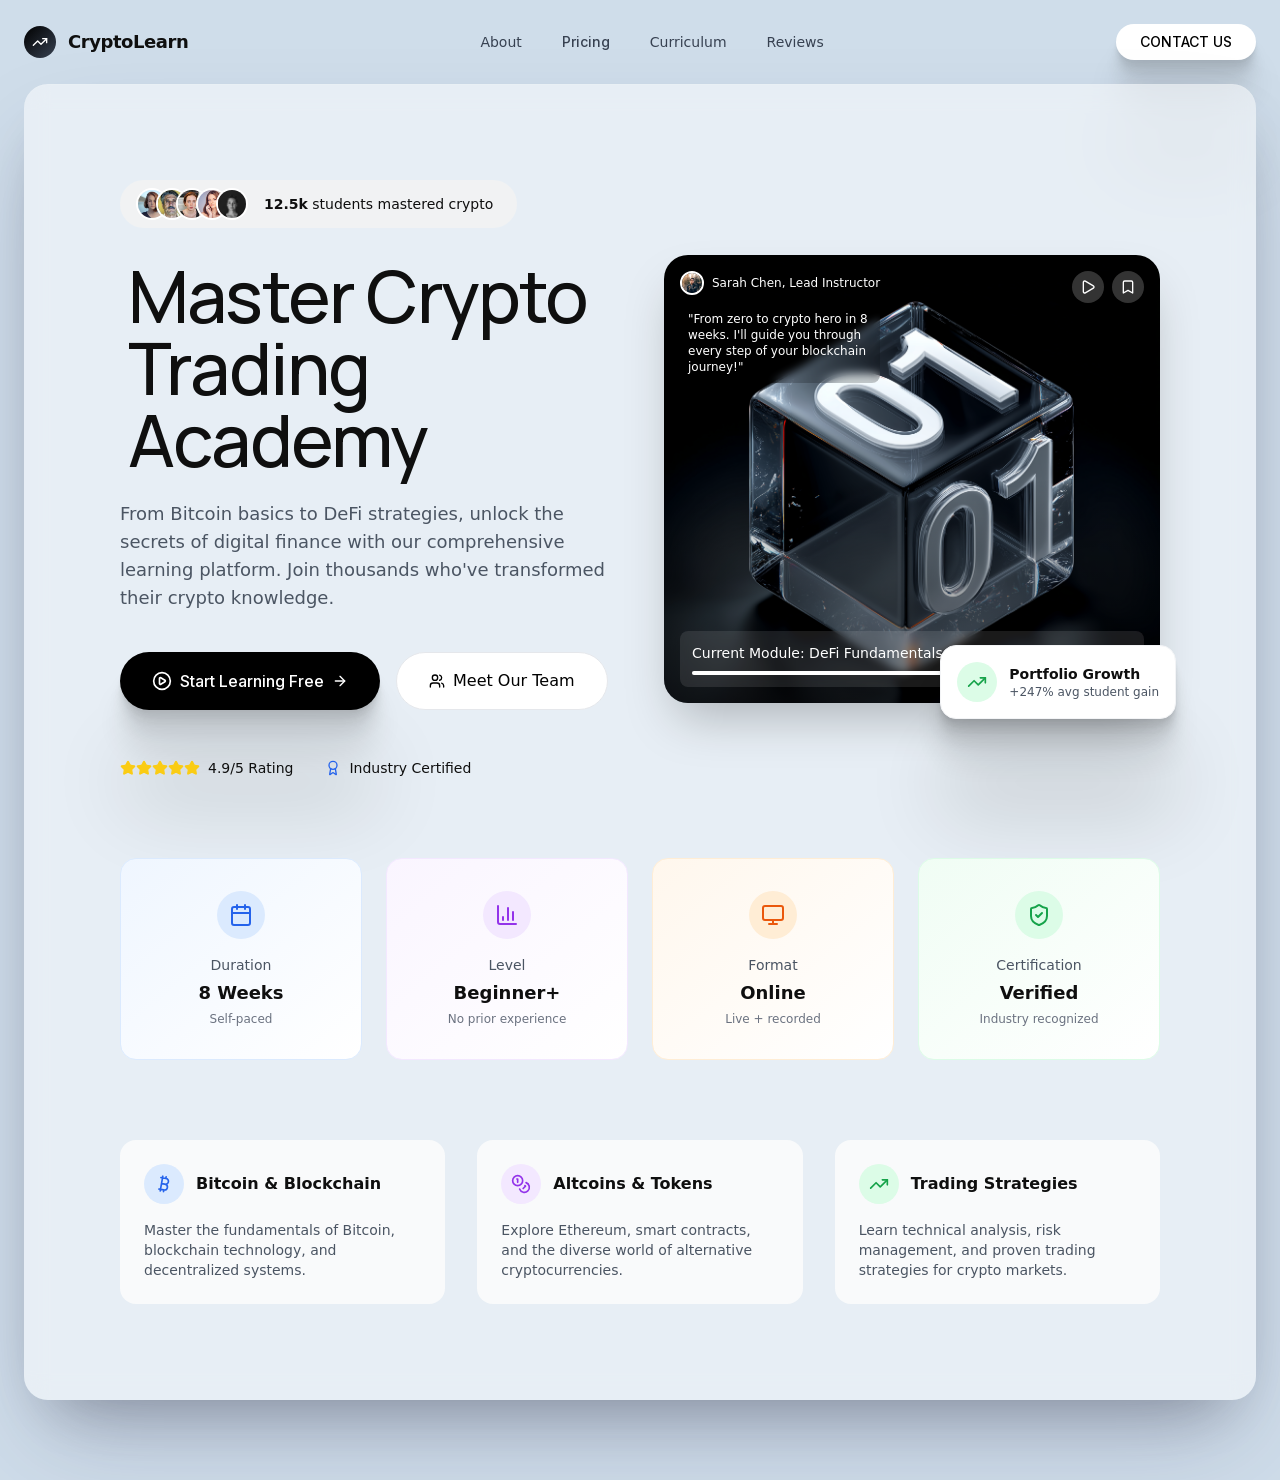
==== index.html @ 11a4cf37 "Primeiro Commit" ====
<html lang="en"><head><meta charset="utf-8"/>
<meta content="width=device-width, initial-scale=1.0" name="viewport"/>
<title>CryptoLearn Academy - Master Digital Finance</title>
<link href="https://fonts.googleapis.com" rel="preconnect"/>
<link crossorigin="" href="https://fonts.gstatic.com" rel="preconnect"/>
<link href="assets/css2_2832c0ff631d.css" rel="stylesheet"/>
<script src="assets/resource_3fa48481346f.js"></script>
<style>
body{font-family:'Inter',system-ui,-apple-system,BlinkMacSystemFont,'Segoe UI',Roboto,'Helvetica Neue',Arial,'Noto Sans',sans-serif}
.animate-fade-in { animation: fadeIn 0.8s ease-out forwards; opacity: 0; }
.animate-slide-up { animation: slideUp 0.8s ease-out forwards; opacity: 0; transform: translateY(20px); }
.animate-delay-200 { animation-delay: 0.2s; }
.animate-delay-400 { animation-delay: 0.4s; }
.animate-delay-600 { animation-delay: 0.6s; }
.animate-delay-800 { animation-delay: 0.8s; }
@keyframes fadeIn { to { opacity: 1; } }
@keyframes slideUp { to { opacity: 1; transform: translateY(0); } }
</style>
<link href="assets/css2_86e10c4bcbd4.css" id="all-fonts-link-font-geist" rel="stylesheet"/><style id="all-fonts-style-font-geist">.font-geist { font-family: 'Geist', sans-serif !important; }</style><link href="assets/css2_0fc20595ebff.css" id="all-fonts-link-font-roboto" rel="stylesheet"/><style id="all-fonts-style-font-roboto">.font-roboto { font-family: 'Roboto', sans-serif !important; }</style><link href="assets/css2_23afcbef9bdd.css" id="all-fonts-link-font-montserrat" rel="stylesheet"/><style id="all-fonts-style-font-montserrat">.font-montserrat { font-family: 'Montserrat', sans-serif !important; }</style><link href="assets/css2_82ced711bf49.css" id="all-fonts-link-font-poppins" rel="stylesheet"/><style id="all-fonts-style-font-poppins">.font-poppins { font-family: 'Poppins', sans-serif !important; }</style><link href="assets/css2_fa22aa91016e.css" id="all-fonts-link-font-playfair" rel="stylesheet"/><style id="all-fonts-style-font-playfair">.font-playfair { font-family: 'Playfair Display', serif !important; }</style><link href="assets/css2_2b2d87bc82d8.css" id="all-fonts-link-font-instrument-serif" rel="stylesheet"/><style id="all-fonts-style-font-instrument-serif">.font-instrument-serif { font-family: 'Instrument Serif', serif !important; }</style><link href="assets/css2_4fef849c83da.css" id="all-fonts-link-font-merriweather" rel="stylesheet"/><style id="all-fonts-style-font-merriweather">.font-merriweather { font-family: 'Merriweather', serif !important; }</style><link href="assets/css2_a7b22b336fe1.css" id="all-fonts-link-font-bricolage" rel="stylesheet"/><style id="all-fonts-style-font-bricolage">.font-bricolage { font-family: 'Bricolage Grotesque', sans-serif !important; }</style><link href="assets/css2_0b2072b66163.css" id="all-fonts-link-font-jakarta" rel="stylesheet"/><style id="all-fonts-style-font-jakarta">.font-jakarta { font-family: 'Plus Jakarta Sans', sans-serif !important; }</style><link href="assets/css2_9b8bf743d4a8.css" id="all-fonts-link-font-manrope" rel="stylesheet"/><style id="all-fonts-style-font-manrope">.font-manrope { font-family: 'Manrope', sans-serif !important; }</style><link href="assets/css2_8e191ef32247.css" id="all-fonts-link-font-space-grotesk" rel="stylesheet"/><style id="all-fonts-style-font-space-grotesk">.font-space-grotesk { font-family: 'Space Grotesk', sans-serif !important; }</style><link href="assets/css2_70fd47a02eed.css" id="all-fonts-link-font-work-sans" rel="stylesheet"/><style id="all-fonts-style-font-work-sans">.font-work-sans { font-family: 'Work Sans', sans-serif !important; }</style><link href="assets/css2_b52fc18295f8.css" id="all-fonts-link-font-pt-serif" rel="stylesheet"/><style id="all-fonts-style-font-pt-serif">.font-pt-serif { font-family: 'PT Serif', serif !important; }</style><link href="assets/css2_62759cd015bd.css" id="all-fonts-link-font-geist-mono" rel="stylesheet"/><style id="all-fonts-style-font-geist-mono">.font-geist-mono { font-family: 'Geist Mono', monospace !important; }</style><link href="assets/css2_f495c2faa2a6.css" id="all-fonts-link-font-space-mono" rel="stylesheet"/><style id="all-fonts-style-font-space-mono">.font-space-mono { font-family: 'Space Mono', monospace !important; }</style><link href="assets/css2_6f16cdd6fd9f.css" id="all-fonts-link-font-quicksand" rel="stylesheet"/><style id="all-fonts-style-font-quicksand">.font-quicksand { font-family: 'Quicksand', sans-serif !important; }</style><link href="assets/css2_94cb6f0c406a.css" id="all-fonts-link-font-nunito" rel="stylesheet"/><style id="all-fonts-style-font-nunito">.font-nunito { font-family: 'Nunito', sans-serif !important; }</style></head>
<body class="bg-[#cfddea] text-[#0f0f0f] antialiased"><div 0_0.png?w='800&amp;q=80");"' a55c302e-35a2-40d2-8ae8-1f2bc7f74192="" cdn.midjourney.com="" class="fixed top-0 w-full h-screen bg-cover bg-center -z-10" https:="" style="background-image: url("></div>
<header class="py-6 animate-fade-in">
<div class="mx-auto max-w-7xl px-6 flex items-center justify-between">
<a class="flex items-center gap-3 hover:opacity-80 transition-opacity" href="#">
<div class="w-8 h-8 bg-gradient-to-br rounded-full flex items-center justify-center from-black to-gray-700">
<svg class="lucide lucide-trending-up w-4 h-4 text-white" data-lucide="trending-up" fill="none" height="24" stroke="currentColor" stroke-linecap="round" stroke-linejoin="round" stroke-width="2" viewbox="0 0 24 24" width="24" xmlns="http://www.w3.org/2000/svg"><path d="M16 7h6v6"></path><path d="m22 7-8.5 8.5-5-5L2 17"></path></svg>
</div>
<span class="font-semibold text-lg tracking-tight font-sans">CryptoLearn</span>
</a>
<nav class="hidden md:flex items-center gap-10 text-sm font-medium">
<a class="transition-colors flex items-center gap-2 font-sans hover:text-black text-gray-700" href="#">
          
          About
        </a>
<a class="transition-colors flex items-center gap-2 hover:text-black text-gray-700" href="#" id="aura-emczd1r5y">
          
          Pricing
        </a>
<a class="transition-colors flex items-center gap-2 font-sans hover:text-black text-gray-700" href="#">
          
          Curriculum
        </a>
<a class="transition-colors flex items-center gap-2 font-sans hover:text-black text-gray-700" href="#">
          
          Reviews
        </a>
</nav>
<button class="hidden sm:inline-flex transition-all hover:shadow-md hover:bg-gray-100 text-sm font-medium text-black bg-white rounded-full pt-2 pr-6 pb-2 pl-6 shadow-[0_2.8px_2.2px_rgba(0,_0,_0,_0.034),_0_6.7px_5.3px_rgba(0,_0,_0,_0.048),_0_12.5px_10px_rgba(0,_0,_0,_0.06),_0_22.3px_17.9px_rgba(0,_0,_0,_0.072),_0_41.8px_33.4px_rgba(0,_0,_0,_0.086),_0_100px_80px_rgba(0,_0,_0,_0.12)] items-center justify-center">
        
        CONTACT US
      </button>
<button class="md:hidden p-2 rounded-lg transition-colors hover:bg-white/20">
<svg class="lucide lucide-menu w-6 h-6" data-lucide="menu" fill="none" height="24" stroke="currentColor" stroke-linecap="round" stroke-linejoin="round" stroke-width="2" viewbox="0 0 24 24" width="24" xmlns="http://www.w3.org/2000/svg"><path d="M4 12h16"></path><path d="M4 18h16"></path><path d="M4 6h16"></path></svg>
</button>
</div>
</header>
<main class="">
<section class="mx-auto max-w-7xl px-6 pb-20">
<div class="md:rounded-3xl md:p-16 lg:p-24 overflow-hidden bg-white/50 rounded-b-3xl pt-8 pr-8 pb-8 pl-8 shadow-[rgba(255,_255,_255,_0.1)_0px_1px_1px_0px_inset,_rgba(50,_50,_93,_0.25)_0px_50px_100px_-20px,_rgba(0,_0,_0,_0.3)_0px_30px_60px_-30px] backdrop-blur-md">
<div class="grid lg:grid-cols-2 gap-12 items-center">
<div class="">
<div class="flex items-center bg-[#f1f2f3] rounded-full pl-4 pr-6 py-2 w-max mb-8 animate-slide-up">
<div class="flex -space-x-3">
<img alt="Student" class="w-8 h-8 rounded-full border-2 object-cover border-white" src="assets/photo-1438761681033-6461ffad8d_f5d31a76ce5d.jpg" style=""/>
<img alt="Student" class="w-8 h-8 rounded-full border-2 object-cover border-white" src="assets/photo-1468218457742-ee484fe2fe_365e7d3b52b6.jpg" style=""/>
<img alt="Student" class="w-8 h-8 rounded-full border-2 object-cover border-white" src="assets/photo-1573140247632-f8fd74997d_8ce99a244bdd.jpg" style=""/>
<img alt="Student" class="w-8 h-8 rounded-full border-2 object-cover border-white" src="assets/photo-1509967419530-da38b4704b_d04fd7c3e57e.jpg" style=""/>
<img alt="Student" class="w-8 h-8 rounded-full border-2 object-cover border-white" src="assets/photo-1506863530036-1efeddceb9_147b821a3c98.jpg" style=""/>
</div>
<span class="ml-4 text-sm font-medium font-sans">
<span class="font-semibold font-sans">12.5k</span> students mastered crypto
              </span>
</div>
<h1 class="sm:text-5xl lg:text-7xl leading-tight animate-slide-up animate-delay-200 text-4xl font-medium tracking-tight font-manrope mt-2 mr-2 mb-2 ml-2">Master Crypto Trading Academy<br class="hidden sm:block"/></h1>
<p class="sm:text-lg max-w-xl animate-slide-up animate-delay-400 text-base mt-6 font-sans text-gray-600">
              From Bitcoin basics to DeFi strategies, unlock the secrets of digital finance with our comprehensive learning platform. Join thousands who've transformed their crypto knowledge.
            </p>
<div class="mt-10 flex flex-col sm:flex-row gap-4 animate-slide-up animate-delay-600">
<a class="inline-flex items-center justify-center gap-2 transition-all hover:scale-105 hover:shadow-lg hover:bg-gray-900 font-medium text-white bg-black rounded-full pt-4 pr-8 pb-4 pl-8 shadow-[0_2.8px_2.2px_rgba(0,_0,_0,_0.034),_0_6.7px_5.3px_rgba(0,_0,_0,_0.048),_0_12.5px_10px_rgba(0,_0,_0,_0.06),_0_22.3px_17.9px_rgba(0,_0,_0,_0.072),_0_41.8px_33.4px_rgba(0,_0,_0,_0.086),_0_100px_80px_rgba(0,_0,_0,_0.12)]" href="#">
<svg class="lucide lucide-play-circle w-5 h-5" data-lucide="play-circle" fill="none" height="24" stroke="currentColor" stroke-linecap="round" stroke-linejoin="round" stroke-width="2" viewbox="0 0 24 24" width="24" xmlns="http://www.w3.org/2000/svg"><circle cx="12" cy="12" r="10"></circle><polygon points="10 8 16 12 10 16 10 8"></polygon></svg>
                Start Learning Free
                <svg class="lucide lucide-arrow-right w-4 h-4" data-lucide="arrow-right" fill="none" height="24" stroke="currentColor" stroke-linecap="round" stroke-linejoin="round" stroke-width="2" viewbox="0 0 24 24" width="24" xmlns="http://www.w3.org/2000/svg"><path d="M5 12h14"></path><path d="m12 5 7 7-7 7"></path></svg>
</a>
<a class="inline-flex items-center justify-center gap-2 font-medium px-8 py-4 rounded-full border transition-all hover:shadow-md font-sans bg-white hover:bg-gray-100 text-black border-gray-200" href="#">
<svg class="lucide lucide-users w-4 h-4" data-lucide="users" fill="none" height="24" stroke="currentColor" stroke-linecap="round" stroke-linejoin="round" stroke-width="2" viewbox="0 0 24 24" width="24" xmlns="http://www.w3.org/2000/svg"><path d="M16 21v-2a4 4 0 0 0-4-4H6a4 4 0 0 0-4 4v2"></path><path d="M16 3.128a4 4 0 0 1 0 7.744"></path><path d="M22 21v-2a4 4 0 0 0-3-3.87"></path><circle cx="9" cy="7" r="4"></circle></svg>
                Meet Our Team
              </a>
</div>
<div class="mt-12 flex items-center gap-8 animate-slide-up animate-delay-800">
<div class="flex items-center gap-2">
<div class="flex text-yellow-400">
<svg class="lucide lucide-star w-4 h-4 fill-current" data-lucide="star" fill="none" height="24" stroke="currentColor" stroke-linecap="round" stroke-linejoin="round" stroke-width="2" viewbox="0 0 24 24" width="24" xmlns="http://www.w3.org/2000/svg"><path d="M11.525 2.295a.53.53 0 0 1 .95 0l2.31 4.679a2.123 2.123 0 0 0 1.595 1.16l5.166.756a.53.53 0 0 1 .294.904l-3.736 3.638a2.123 2.123 0 0 0-.611 1.878l.882 5.14a.53.53 0 0 1-.771.56l-4.618-2.428a2.122 2.122 0 0 0-1.973 0L6.396 21.01a.53.53 0 0 1-.77-.56l.881-5.139a2.122 2.122 0 0 0-.611-1.879L2.16 9.795a.53.53 0 0 1 .294-.906l5.165-.755a2.122 2.122 0 0 0 1.597-1.16z"></path></svg>
<svg class="lucide lucide-star w-4 h-4 fill-current" data-lucide="star" fill="none" height="24" stroke="currentColor" stroke-linecap="round" stroke-linejoin="round" stroke-width="2" viewbox="0 0 24 24" width="24" xmlns="http://www.w3.org/2000/svg"><path d="M11.525 2.295a.53.53 0 0 1 .95 0l2.31 4.679a2.123 2.123 0 0 0 1.595 1.16l5.166.756a.53.53 0 0 1 .294.904l-3.736 3.638a2.123 2.123 0 0 0-.611 1.878l.882 5.14a.53.53 0 0 1-.771.56l-4.618-2.428a2.122 2.122 0 0 0-1.973 0L6.396 21.01a.53.53 0 0 1-.77-.56l.881-5.139a2.122 2.122 0 0 0-.611-1.879L2.16 9.795a.53.53 0 0 1 .294-.906l5.165-.755a2.122 2.122 0 0 0 1.597-1.16z"></path></svg>
<svg class="lucide lucide-star w-4 h-4 fill-current" data-lucide="star" fill="none" height="24" stroke="currentColor" stroke-linecap="round" stroke-linejoin="round" stroke-width="2" viewbox="0 0 24 24" width="24" xmlns="http://www.w3.org/2000/svg"><path d="M11.525 2.295a.53.53 0 0 1 .95 0l2.31 4.679a2.123 2.123 0 0 0 1.595 1.16l5.166.756a.53.53 0 0 1 .294.904l-3.736 3.638a2.123 2.123 0 0 0-.611 1.878l.882 5.14a.53.53 0 0 1-.771.56l-4.618-2.428a2.122 2.122 0 0 0-1.973 0L6.396 21.01a.53.53 0 0 1-.77-.56l.881-5.139a2.122 2.122 0 0 0-.611-1.879L2.16 9.795a.53.53 0 0 1 .294-.906l5.165-.755a2.122 2.122 0 0 0 1.597-1.16z"></path></svg>
<svg class="lucide lucide-star w-4 h-4 fill-current" data-lucide="star" fill="none" height="24" stroke="currentColor" stroke-linecap="round" stroke-linejoin="round" stroke-width="2" viewbox="0 0 24 24" width="24" xmlns="http://www.w3.org/2000/svg"><path d="M11.525 2.295a.53.53 0 0 1 .95 0l2.31 4.679a2.123 2.123 0 0 0 1.595 1.16l5.166.756a.53.53 0 0 1 .294.904l-3.736 3.638a2.123 2.123 0 0 0-.611 1.878l.882 5.14a.53.53 0 0 1-.771.56l-4.618-2.428a2.122 2.122 0 0 0-1.973 0L6.396 21.01a.53.53 0 0 1-.77-.56l.881-5.139a2.122 2.122 0 0 0-.611-1.879L2.16 9.795a.53.53 0 0 1 .294-.906l5.165-.755a2.122 2.122 0 0 0 1.597-1.16z"></path></svg>
<svg class="lucide lucide-star w-4 h-4 fill-current" data-lucide="star" fill="none" height="24" stroke="currentColor" stroke-linecap="round" stroke-linejoin="round" stroke-width="2" viewbox="0 0 24 24" width="24" xmlns="http://www.w3.org/2000/svg"><path d="M11.525 2.295a.53.53 0 0 1 .95 0l2.31 4.679a2.123 2.123 0 0 0 1.595 1.16l5.166.756a.53.53 0 0 1 .294.904l-3.736 3.638a2.123 2.123 0 0 0-.611 1.878l.882 5.14a.53.53 0 0 1-.771.56l-4.618-2.428a2.122 2.122 0 0 0-1.973 0L6.396 21.01a.53.53 0 0 1-.77-.56l.881-5.139a2.122 2.122 0 0 0-.611-1.879L2.16 9.795a.53.53 0 0 1 .294-.906l5.165-.755a2.122 2.122 0 0 0 1.597-1.16z"></path></svg>
</div>
<span class="text-sm font-medium font-sans">4.9/5 Rating</span>
</div>
<div class="flex items-center gap-2">
<svg class="lucide lucide-award w-4 h-4 text-blue-600" data-lucide="award" fill="none" height="24" stroke="currentColor" stroke-linecap="round" stroke-linejoin="round" stroke-width="2" viewbox="0 0 24 24" width="24" xmlns="http://www.w3.org/2000/svg"><path d="m15.477 12.89 1.515 8.526a.5.5 0 0 1-.81.47l-3.58-2.687a1 1 0 0 0-1.197 0l-3.586 2.686a.5.5 0 0 1-.81-.469l1.514-8.526"></path><circle cx="12" cy="8" r="6"></circle></svg>
<span class="text-sm font-medium font-sans">Industry Certified</span>
</div>
</div>
</div>
<div class="relative animate-slide-up animate-delay-400">
<div class="relative rounded-3xl overflow-hidden h-80 sm:h-[28rem] shadow-2xl">
<img alt="Crypto trading dashboard" class="absolute inset-0 w-full h-full object-cover" src="assets/0_0_82895850bc29.png" style=""/>
<div class="absolute inset-0 bg-gradient-to-t via-transparent to-transparent from-black/60"></div>
<div class="absolute top-4 left-4 text-white">
<div class="flex items-center gap-2 mb-2">
<img alt="Instructor" class="w-6 h-6 rounded-full border-2 object-cover border-white" src="assets/photo-1492562080023-ab3db95bfb_411f337addb5.jpg" style=""/>
<span class="text-xs font-medium font-sans">Sarah Chen, Lead Instructor</span>
</div>
<p class="text-xs leading-4 max-w-[200px] backdrop-blur-sm rounded-lg p-2 font-sans bg-black/20">
                  "From zero to crypto hero in 8 weeks. I'll guide you through every step of your blockchain journey!"
                </p>
</div>
<div class="absolute top-4 right-4 flex gap-2">
<button class="backdrop-blur-sm rounded-full p-2 transition-colors bg-white/20 hover:bg-white/30">
<svg class="lucide lucide-play w-4 h-4 text-white" data-lucide="play" fill="none" height="24" stroke="currentColor" stroke-linecap="round" stroke-linejoin="round" stroke-width="2" viewbox="0 0 24 24" width="24" xmlns="http://www.w3.org/2000/svg"><polygon points="6 3 20 12 6 21 6 3"></polygon></svg>
</button>
<button class="backdrop-blur-sm rounded-full p-2 transition-colors bg-white/20 hover:bg-white/30">
<svg class="lucide lucide-bookmark w-4 h-4 text-white" data-lucide="bookmark" fill="none" height="24" stroke="currentColor" stroke-linecap="round" stroke-linejoin="round" stroke-width="2" viewbox="0 0 24 24" width="24" xmlns="http://www.w3.org/2000/svg"><path d="m19 21-7-4-7 4V5a2 2 0 0 1 2-2h10a2 2 0 0 1 2 2v16z"></path></svg>
</button>
</div>
<div class="absolute bottom-4 left-4 right-4">
<div class="backdrop-blur-sm rounded-lg p-3 bg-white/10">
<div class="flex items-center justify-between text-sm text-white">
<span class="font-sans">Current Module: DeFi Fundamentals</span>
<span class="flex items-center gap-1 font-sans">
<svg class="lucide lucide-clock w-3 h-3" data-lucide="clock" fill="none" height="24" stroke="currentColor" stroke-linecap="round" stroke-linejoin="round" stroke-width="2" viewbox="0 0 24 24" width="24" xmlns="http://www.w3.org/2000/svg"><path d="M12 6v6l4 2"></path><circle cx="12" cy="12" r="10"></circle></svg>
                      24 min
                    </span>
</div>
<div class="mt-2 rounded-full h-1 bg-white/20">
<div class="rounded-full h-1 w-2/3 bg-white"></div>
</div>
</div>
</div>
</div>
<div class="absolute -bottom-4 -right-4 bg-white border-gray-100 border rounded-2xl pt-4 pr-4 pb-4 pl-4 shadow-[0_2.8px_2.2px_rgba(0,_0,_0,_0.034),_0_6.7px_5.3px_rgba(0,_0,_0,_0.048),_0_12.5px_10px_rgba(0,_0,_0,_0.06),_0_22.3px_17.9px_rgba(0,_0,_0,_0.072),_0_41.8px_33.4px_rgba(0,_0,_0,_0.086),_0_100px_80px_rgba(0,_0,_0,_0.12)]">
<div class="flex items-center gap-3">
<div class="w-10 h-10 rounded-full flex items-center justify-center bg-green-100">
<svg class="lucide lucide-trending-up w-5 h-5 text-green-600" data-lucide="trending-up" fill="none" height="24" stroke="currentColor" stroke-linecap="round" stroke-linejoin="round" stroke-width="2" viewbox="0 0 24 24" width="24" xmlns="http://www.w3.org/2000/svg"><path d="M16 7h6v6"></path><path d="m22 7-8.5 8.5-5-5L2 17"></path></svg>
</div>
<div class="">
<p class="text-sm font-semibold font-sans">Portfolio Growth</p>
<p class="text-xs font-sans text-gray-600">+247% avg student gain</p>
</div>
</div>
</div>
</div>
</div>
<div class="mt-20 grid sm:grid-cols-2 lg:grid-cols-4 gap-6">
<div class="flex flex-col items-center bg-gradient-to-br border rounded-2xl px-6 py-8 hover:shadow-lg transition-all animate-slide-up animate-delay-200 from-blue-50 to-white border-blue-100">
<div class="w-12 h-12 rounded-full flex items-center justify-center mb-4 bg-blue-100">
<svg class="lucide lucide-calendar w-6 h-6 text-blue-600" data-lucide="calendar" fill="none" height="24" stroke="currentColor" stroke-linecap="round" stroke-linejoin="round" stroke-width="2" viewbox="0 0 24 24" width="24" xmlns="http://www.w3.org/2000/svg"><path d="M8 2v4"></path><path d="M16 2v4"></path><rect height="18" rx="2" width="18" x="3" y="4"></rect><path d="M3 10h18"></path></svg>
</div>
<span class="text-sm mb-1 font-sans text-gray-600">Duration</span>
<span class="font-semibold text-lg font-sans">8 Weeks</span>
<span class="text-xs text-gray-500 mt-1 font-sans">Self-paced</span>
</div>
<div class="flex flex-col items-center bg-gradient-to-br border rounded-2xl px-6 py-8 hover:shadow-lg transition-all animate-slide-up animate-delay-400 from-purple-50 to-white border-purple-100">
<div class="w-12 h-12 rounded-full flex items-center justify-center mb-4 bg-purple-100">
<svg class="lucide lucide-bar-chart-3 w-6 h-6 text-purple-600" data-lucide="bar-chart-3" fill="none" height="24" stroke="currentColor" stroke-linecap="round" stroke-linejoin="round" stroke-width="2" viewbox="0 0 24 24" width="24" xmlns="http://www.w3.org/2000/svg"><path d="M3 3v16a2 2 0 0 0 2 2h16"></path><path d="M18 17V9"></path><path d="M13 17V5"></path><path d="M8 17v-3"></path></svg>
</div>
<span class="text-sm mb-1 font-sans text-gray-600">Level</span>
<span class="font-semibold text-lg font-sans">Beginner+</span>
<span class="text-xs text-gray-500 mt-1 font-sans">No prior experience</span>
</div>
<div class="flex flex-col hover:shadow-lg transition-all animate-slide-up animate-delay-600 bg-gradient-to-br from-orange-50 to-white border-orange-100 border rounded-2xl pt-8 pr-6 pb-8 pl-6 items-center">
<div class="w-12 h-12 rounded-full flex items-center justify-center mb-4 bg-orange-100">
<svg class="lucide lucide-monitor w-6 h-6 text-orange-600" data-lucide="monitor" fill="none" height="24" stroke="currentColor" stroke-linecap="round" stroke-linejoin="round" stroke-width="2" viewbox="0 0 24 24" width="24" xmlns="http://www.w3.org/2000/svg"><rect height="14" rx="2" width="20" x="2" y="3"></rect><line x1="8" x2="16" y1="21" y2="21"></line><line x1="12" x2="12" y1="17" y2="21"></line></svg>
</div>
<span class="text-sm mb-1 font-sans text-gray-600">Format</span>
<span class="font-semibold text-lg font-sans">Online</span>
<span class="text-xs text-gray-500 mt-1 font-sans">Live + recorded</span>
</div>
<div class="flex flex-col items-center bg-gradient-to-br border rounded-2xl px-6 py-8 hover:shadow-lg transition-all animate-slide-up animate-delay-800 from-green-50 to-white border-green-100">
<div class="w-12 h-12 rounded-full flex items-center justify-center mb-4 bg-green-100">
<svg class="lucide lucide-shield-check w-6 h-6 text-green-600" data-lucide="shield-check" fill="none" height="24" stroke="currentColor" stroke-linecap="round" stroke-linejoin="round" stroke-width="2" viewbox="0 0 24 24" width="24" xmlns="http://www.w3.org/2000/svg"><path d="M20 13c0 5-3.5 7.5-7.66 8.95a1 1 0 0 1-.67-.01C7.5 20.5 4 18 4 13V6a1 1 0 0 1 1-1c2 0 4.5-1.2 6.24-2.72a1.17 1.17 0 0 1 1.52 0C14.51 3.81 17 5 19 5a1 1 0 0 1 1 1z"></path><path d="m9 12 2 2 4-4"></path></svg>
</div>
<span class="text-sm mb-1 font-sans text-gray-600">Certification</span>
<span class="font-semibold text-lg font-sans">Verified</span>
<span class="text-xs text-gray-500 mt-1 font-sans">Industry recognized</span>
</div>
</div>
<div class="mt-20 grid md:grid-cols-2 lg:grid-cols-3 gap-8">
<div class="rounded-2xl p-6 transition-colors animate-slide-up animate-delay-200 bg-gray-50 hover:bg-gray-100">
<div class="flex items-center gap-3 mb-4">
<div class="w-10 h-10 rounded-full flex items-center justify-center bg-blue-100">
<svg class="lucide lucide-bitcoin w-5 h-5 text-blue-600" data-lucide="bitcoin" fill="none" height="24" stroke="currentColor" stroke-linecap="round" stroke-linejoin="round" stroke-width="2" viewbox="0 0 24 24" width="24" xmlns="http://www.w3.org/2000/svg"><path d="M11.767 19.089c4.924.868 6.14-6.025 1.216-6.894m-1.216 6.894L5.86 18.047m5.908 1.042-.347 1.97m1.563-8.864c4.924.869 6.14-6.025 1.215-6.893m-1.215 6.893-3.94-.694m5.155-6.2L8.29 4.26m5.908 1.042.348-1.97M7.48 20.364l3.126-17.727"></path></svg>
</div>
<h3 class="font-semibold font-sans">Bitcoin &amp; Blockchain</h3>
</div>
<p class="text-sm font-sans text-gray-600">Master the fundamentals of Bitcoin, blockchain technology, and decentralized systems.</p>
</div>
<div class="rounded-2xl p-6 transition-colors animate-slide-up animate-delay-400 bg-gray-50 hover:bg-gray-100">
<div class="flex items-center gap-3 mb-4">
<div class="w-10 h-10 rounded-full flex items-center justify-center bg-purple-100">
<svg class="lucide lucide-coins w-5 h-5 text-purple-600" data-lucide="coins" fill="none" height="24" stroke="currentColor" stroke-linecap="round" stroke-linejoin="round" stroke-width="2" viewbox="0 0 24 24" width="24" xmlns="http://www.w3.org/2000/svg"><circle cx="8" cy="8" r="6"></circle><path d="M18.09 10.37A6 6 0 1 1 10.34 18"></path><path d="M7 6h1v4"></path><path d="m16.71 13.88.7.71-2.82 2.82"></path></svg>
</div>
<h3 class="font-semibold font-sans">Altcoins &amp; Tokens</h3>
</div>
<p class="text-sm font-sans text-gray-600">Explore Ethereum, smart contracts, and the diverse world of alternative cryptocurrencies.</p>
</div>
<div class="rounded-2xl p-6 transition-colors animate-slide-up animate-delay-600 bg-gray-50 hover:bg-gray-100">
<div class="flex items-center gap-3 mb-4">
<div class="w-10 h-10 rounded-full flex items-center justify-center bg-green-100">
<svg class="lucide lucide-trending-up w-5 h-5 text-green-600" data-lucide="trending-up" fill="none" height="24" stroke="currentColor" stroke-linecap="round" stroke-linejoin="round" stroke-width="2" viewbox="0 0 24 24" width="24" xmlns="http://www.w3.org/2000/svg"><path d="M16 7h6v6"></path><path d="m22 7-8.5 8.5-5-5L2 17"></path></svg>
</div>
<h3 class="font-semibold font-sans">Trading Strategies</h3>
</div>
<p class="text-sm font-sans text-gray-600">Learn technical analysis, risk management, and proven trading strategies for crypto markets.</p>
</div>
</div>
</div>
</section>
</main>
<script src="assets/lucide_latest_2eebd0ebe8c2.js"></script>
<script>
  lucide.createIcons();
</script>
<script data-img-fallback-handler="">!function(){var f=["https://hoirqrkdgbmvpwutwuwj.supabase.co/storage/v1/object/public/assets/assets/917d6f93-fb36-439a-8c48-884b67b35381_1600w.jpg","https://hoirqrkdgbmvpwutwuwj.supabase.co/storage/v1/object/public/assets/assets/4734259a-bad7-422f-981e-ce01e79184f2_1600w.jpg","https://hoirqrkdgbmvpwutwuwj.supabase.co/storage/v1/object/public/assets/assets/c543a9e1-f226-4ced-80b0-feb8445a75b9_1600w.jpg","https://hoirqrkdgbmvpwutwuwj.supabase.co/storage/v1/object/public/assets/assets/5bab247f-35d9-400d-a82b-fd87cfe913d2_1600w.webp","https://hoirqrkdgbmvpwutwuwj.supabase.co/storage/v1/object/public/assets/assets/30104e3c-5eea-4b93-93e9-5313698a7156_1600w.webp"],h=new Set;function g(s){for(var x=0,i=0;i<s.length;i++)x=(x<<5)-x+s.charCodeAt(i)|0;return f[Math.abs(x)%f.length]}function r(t){var s=t.src;if(s&&!h.has(s)){h.add(s);t.src=g(s)}}window.addEventListener("error",function(e){var t=e.target;if(t&&t.tagName==="IMG")r(t)},!0);function c(){document.querySelectorAll("img").forEach(function(i){if(i.complete&&!i.naturalWidth&&i.src)r(i)})}if(document.readyState==="loading")document.addEventListener("DOMContentLoaded",c);else c()}()</script></body></html>
---- assets/css2_2832c0ff631d.css ----
/* cyrillic-ext */
@font-face {
  font-family: 'Inter';
  font-style: normal;
  font-weight: 300;
  font-display: swap;
  src: url("UcC73FwrK3iLTeHuS_nVMrMxCp50Sj_7249155f7a06.woff2") format('woff2');
  unicode-range: U+0460-052F, U+1C80-1C8A, U+20B4, U+2DE0-2DFF, U+A640-A69F, U+FE2E-FE2F;
}
/* cyrillic */
@font-face {
  font-family: 'Inter';
  font-style: normal;
  font-weight: 300;
  font-display: swap;
  src: url("UcC73FwrK3iLTeHuS_nVMrMxCp50Sj_e34c5f1bf15e.woff2") format('woff2');
  unicode-range: U+0301, U+0400-045F, U+0490-0491, U+04B0-04B1, U+2116;
}
/* greek-ext */
@font-face {
  font-family: 'Inter';
  font-style: normal;
  font-weight: 300;
  font-display: swap;
  src: url("UcC73FwrK3iLTeHuS_nVMrMxCp50Sj_6e1a6b2b96f4.woff2") format('woff2');
  unicode-range: U+1F00-1FFF;
}
/* greek */
@font-face {
  font-family: 'Inter';
  font-style: normal;
  font-weight: 300;
  font-display: swap;
  src: url("UcC73FwrK3iLTeHuS_nVMrMxCp50Sj_656bbed6cec3.woff2") format('woff2');
  unicode-range: U+0370-0377, U+037A-037F, U+0384-038A, U+038C, U+038E-03A1, U+03A3-03FF;
}
/* vietnamese */
@font-face {
  font-family: 'Inter';
  font-style: normal;
  font-weight: 300;
  font-display: swap;
  src: url("UcC73FwrK3iLTeHuS_nVMrMxCp50Sj_fc83e07548c4.woff2") format('woff2');
  unicode-range: U+0102-0103, U+0110-0111, U+0128-0129, U+0168-0169, U+01A0-01A1, U+01AF-01B0, U+0300-0301, U+0303-0304, U+0308-0309, U+0323, U+0329, U+1EA0-1EF9, U+20AB;
}
/* latin-ext */
@font-face {
  font-family: 'Inter';
  font-style: normal;
  font-weight: 300;
  font-display: swap;
  src: url("UcC73FwrK3iLTeHuS_nVMrMxCp50Sj_749a308406a6.woff2") format('woff2');
  unicode-range: U+0100-02BA, U+02BD-02C5, U+02C7-02CC, U+02CE-02D7, U+02DD-02FF, U+0304, U+0308, U+0329, U+1D00-1DBF, U+1E00-1E9F, U+1EF2-1EFF, U+2020, U+20A0-20AB, U+20AD-20C0, U+2113, U+2C60-2C7F, U+A720-A7FF;
}
/* latin */
@font-face {
  font-family: 'Inter';
  font-style: normal;
  font-weight: 300;
  font-display: swap;
  src: url("UcC73FwrK3iLTeHuS_nVMrMxCp50Sj_1ab1ad55902b.woff2") format('woff2');
  unicode-range: U+0000-00FF, U+0131, U+0152-0153, U+02BB-02BC, U+02C6, U+02DA, U+02DC, U+0304, U+0308, U+0329, U+2000-206F, U+20AC, U+2122, U+2191, U+2193, U+2212, U+2215, U+FEFF, U+FFFD;
}
/* cyrillic-ext */
@font-face {
  font-family: 'Inter';
  font-style: normal;
  font-weight: 400;
  font-display: swap;
  src: url("UcC73FwrK3iLTeHuS_nVMrMxCp50Sj_7249155f7a06.woff2") format('woff2');
  unicode-range: U+0460-052F, U+1C80-1C8A, U+20B4, U+2DE0-2DFF, U+A640-A69F, U+FE2E-FE2F;
}
/* cyrillic */
@font-face {
  font-family: 'Inter';
  font-style: normal;
  font-weight: 400;
  font-display: swap;
  src: url("UcC73FwrK3iLTeHuS_nVMrMxCp50Sj_e34c5f1bf15e.woff2") format('woff2');
  unicode-range: U+0301, U+0400-045F, U+0490-0491, U+04B0-04B1, U+2116;
}
/* greek-ext */
@font-face {
  font-family: 'Inter';
  font-style: normal;
  font-weight: 400;
  font-display: swap;
  src: url("UcC73FwrK3iLTeHuS_nVMrMxCp50Sj_6e1a6b2b96f4.woff2") format('woff2');
  unicode-range: U+1F00-1FFF;
}
/* greek */
@font-face {
  font-family: 'Inter';
  font-style: normal;
  font-weight: 400;
  font-display: swap;
  src: url("UcC73FwrK3iLTeHuS_nVMrMxCp50Sj_656bbed6cec3.woff2") format('woff2');
  unicode-range: U+0370-0377, U+037A-037F, U+0384-038A, U+038C, U+038E-03A1, U+03A3-03FF;
}
/* vietnamese */
@font-face {
  font-family: 'Inter';
  font-style: normal;
  font-weight: 400;
  font-display: swap;
  src: url("UcC73FwrK3iLTeHuS_nVMrMxCp50Sj_fc83e07548c4.woff2") format('woff2');
  unicode-range: U+0102-0103, U+0110-0111, U+0128-0129, U+0168-0169, U+01A0-01A1, U+01AF-01B0, U+0300-0301, U+0303-0304, U+0308-0309, U+0323, U+0329, U+1EA0-1EF9, U+20AB;
}
/* latin-ext */
@font-face {
  font-family: 'Inter';
  font-style: normal;
  font-weight: 400;
  font-display: swap;
  src: url("UcC73FwrK3iLTeHuS_nVMrMxCp50Sj_749a308406a6.woff2") format('woff2');
  unicode-range: U+0100-02BA, U+02BD-02C5, U+02C7-02CC, U+02CE-02D7, U+02DD-02FF, U+0304, U+0308, U+0329, U+1D00-1DBF, U+1E00-1E9F, U+1EF2-1EFF, U+2020, U+20A0-20AB, U+20AD-20C0, U+2113, U+2C60-2C7F, U+A720-A7FF;
}
/* latin */
@font-face {
  font-family: 'Inter';
  font-style: normal;
  font-weight: 400;
  font-display: swap;
  src: url("UcC73FwrK3iLTeHuS_nVMrMxCp50Sj_1ab1ad55902b.woff2") format('woff2');
  unicode-range: U+0000-00FF, U+0131, U+0152-0153, U+02BB-02BC, U+02C6, U+02DA, U+02DC, U+0304, U+0308, U+0329, U+2000-206F, U+20AC, U+2122, U+2191, U+2193, U+2212, U+2215, U+FEFF, U+FFFD;
}
/* cyrillic-ext */
@font-face {
  font-family: 'Inter';
  font-style: normal;
  font-weight: 500;
  font-display: swap;
  src: url("UcC73FwrK3iLTeHuS_nVMrMxCp50Sj_7249155f7a06.woff2") format('woff2');
  unicode-range: U+0460-052F, U+1C80-1C8A, U+20B4, U+2DE0-2DFF, U+A640-A69F, U+FE2E-FE2F;
}
/* cyrillic */
@font-face {
  font-family: 'Inter';
  font-style: normal;
  font-weight: 500;
  font-display: swap;
  src: url("UcC73FwrK3iLTeHuS_nVMrMxCp50Sj_e34c5f1bf15e.woff2") format('woff2');
  unicode-range: U+0301, U+0400-045F, U+0490-0491, U+04B0-04B1, U+2116;
}
/* greek-ext */
@font-face {
  font-family: 'Inter';
  font-style: normal;
  font-weight: 500;
  font-display: swap;
  src: url("UcC73FwrK3iLTeHuS_nVMrMxCp50Sj_6e1a6b2b96f4.woff2") format('woff2');
  unicode-range: U+1F00-1FFF;
}
/* greek */
@font-face {
  font-family: 'Inter';
  font-style: normal;
  font-weight: 500;
  font-display: swap;
  src: url("UcC73FwrK3iLTeHuS_nVMrMxCp50Sj_656bbed6cec3.woff2") format('woff2');
  unicode-range: U+0370-0377, U+037A-037F, U+0384-038A, U+038C, U+038E-03A1, U+03A3-03FF;
}
/* vietnamese */
@font-face {
  font-family: 'Inter';
  font-style: normal;
  font-weight: 500;
  font-display: swap;
  src: url("UcC73FwrK3iLTeHuS_nVMrMxCp50Sj_fc83e07548c4.woff2") format('woff2');
  unicode-range: U+0102-0103, U+0110-0111, U+0128-0129, U+0168-0169, U+01A0-01A1, U+01AF-01B0, U+0300-0301, U+0303-0304, U+0308-0309, U+0323, U+0329, U+1EA0-1EF9, U+20AB;
}
/* latin-ext */
@font-face {
  font-family: 'Inter';
  font-style: normal;
  font-weight: 500;
  font-display: swap;
  src: url("UcC73FwrK3iLTeHuS_nVMrMxCp50Sj_749a308406a6.woff2") format('woff2');
  unicode-range: U+0100-02BA, U+02BD-02C5, U+02C7-02CC, U+02CE-02D7, U+02DD-02FF, U+0304, U+0308, U+0329, U+1D00-1DBF, U+1E00-1E9F, U+1EF2-1EFF, U+2020, U+20A0-20AB, U+20AD-20C0, U+2113, U+2C60-2C7F, U+A720-A7FF;
}
/* latin */
@font-face {
  font-family: 'Inter';
  font-style: normal;
  font-weight: 500;
  font-display: swap;
  src: url("UcC73FwrK3iLTeHuS_nVMrMxCp50Sj_1ab1ad55902b.woff2") format('woff2');
  unicode-range: U+0000-00FF, U+0131, U+0152-0153, U+02BB-02BC, U+02C6, U+02DA, U+02DC, U+0304, U+0308, U+0329, U+2000-206F, U+20AC, U+2122, U+2191, U+2193, U+2212, U+2215, U+FEFF, U+FFFD;
}
/* cyrillic-ext */
@font-face {
  font-family: 'Inter';
  font-style: normal;
  font-weight: 600;
  font-display: swap;
  src: url("UcC73FwrK3iLTeHuS_nVMrMxCp50Sj_7249155f7a06.woff2") format('woff2');
  unicode-range: U+0460-052F, U+1C80-1C8A, U+20B4, U+2DE0-2DFF, U+A640-A69F, U+FE2E-FE2F;
}
/* cyrillic */
@font-face {
  font-family: 'Inter';
  font-style: normal;
  font-weight: 600;
  font-display: swap;
  src: url("UcC73FwrK3iLTeHuS_nVMrMxCp50Sj_e34c5f1bf15e.woff2") format('woff2');
  unicode-range: U+0301, U+0400-045F, U+0490-0491, U+04B0-04B1, U+2116;
}
/* greek-ext */
@font-face {
  font-family: 'Inter';
  font-style: normal;
  font-weight: 600;
  font-display: swap;
  src: url("UcC73FwrK3iLTeHuS_nVMrMxCp50Sj_6e1a6b2b96f4.woff2") format('woff2');
  unicode-range: U+1F00-1FFF;
}
/* greek */
@font-face {
  font-family: 'Inter';
  font-style: normal;
  font-weight: 600;
  font-display: swap;
  src: url("UcC73FwrK3iLTeHuS_nVMrMxCp50Sj_656bbed6cec3.woff2") format('woff2');
  unicode-range: U+0370-0377, U+037A-037F, U+0384-038A, U+038C, U+038E-03A1, U+03A3-03FF;
}
/* vietnamese */
@font-face {
  font-family: 'Inter';
  font-style: normal;
  font-weight: 600;
  font-display: swap;
  src: url("UcC73FwrK3iLTeHuS_nVMrMxCp50Sj_fc83e07548c4.woff2") format('woff2');
  unicode-range: U+0102-0103, U+0110-0111, U+0128-0129, U+0168-0169, U+01A0-01A1, U+01AF-01B0, U+0300-0301, U+0303-0304, U+0308-0309, U+0323, U+0329, U+1EA0-1EF9, U+20AB;
}
/* latin-ext */
@font-face {
  font-family: 'Inter';
  font-style: normal;
  font-weight: 600;
  font-display: swap;
  src: url("UcC73FwrK3iLTeHuS_nVMrMxCp50Sj_749a308406a6.woff2") format('woff2');
  unicode-range: U+0100-02BA, U+02BD-02C5, U+02C7-02CC, U+02CE-02D7, U+02DD-02FF, U+0304, U+0308, U+0329, U+1D00-1DBF, U+1E00-1E9F, U+1EF2-1EFF, U+2020, U+20A0-20AB, U+20AD-20C0, U+2113, U+2C60-2C7F, U+A720-A7FF;
}
/* latin */
@font-face {
  font-family: 'Inter';
  font-style: normal;
  font-weight: 600;
  font-display: swap;
  src: url("UcC73FwrK3iLTeHuS_nVMrMxCp50Sj_1ab1ad55902b.woff2") format('woff2');
  unicode-range: U+0000-00FF, U+0131, U+0152-0153, U+02BB-02BC, U+02C6, U+02DA, U+02DC, U+0304, U+0308, U+0329, U+2000-206F, U+20AC, U+2122, U+2191, U+2193, U+2212, U+2215, U+FEFF, U+FFFD;
}
/* cyrillic-ext */
@font-face {
  font-family: 'Inter';
  font-style: normal;
  font-weight: 700;
  font-display: swap;
  src: url("UcC73FwrK3iLTeHuS_nVMrMxCp50Sj_7249155f7a06.woff2") format('woff2');
  unicode-range: U+0460-052F, U+1C80-1C8A, U+20B4, U+2DE0-2DFF, U+A640-A69F, U+FE2E-FE2F;
}
/* cyrillic */
@font-face {
  font-family: 'Inter';
  font-style: normal;
  font-weight: 700;
  font-display: swap;
  src: url("UcC73FwrK3iLTeHuS_nVMrMxCp50Sj_e34c5f1bf15e.woff2") format('woff2');
  unicode-range: U+0301, U+0400-045F, U+0490-0491, U+04B0-04B1, U+2116;
}
/* greek-ext */
@font-face {
  font-family: 'Inter';
  font-style: normal;
  font-weight: 700;
  font-display: swap;
  src: url("UcC73FwrK3iLTeHuS_nVMrMxCp50Sj_6e1a6b2b96f4.woff2") format('woff2');
  unicode-range: U+1F00-1FFF;
}
/* greek */
@font-face {
  font-family: 'Inter';
  font-style: normal;
  font-weight: 700;
  font-display: swap;
  src: url("UcC73FwrK3iLTeHuS_nVMrMxCp50Sj_656bbed6cec3.woff2") format('woff2');
  unicode-range: U+0370-0377, U+037A-037F, U+0384-038A, U+038C, U+038E-03A1, U+03A3-03FF;
}
/* vietnamese */
@font-face {
  font-family: 'Inter';
  font-style: normal;
  font-weight: 700;
  font-display: swap;
  src: url("UcC73FwrK3iLTeHuS_nVMrMxCp50Sj_fc83e07548c4.woff2") format('woff2');
  unicode-range: U+0102-0103, U+0110-0111, U+0128-0129, U+0168-0169, U+01A0-01A1, U+01AF-01B0, U+0300-0301, U+0303-0304, U+0308-0309, U+0323, U+0329, U+1EA0-1EF9, U+20AB;
}
/* latin-ext */
@font-face {
  font-family: 'Inter';
  font-style: normal;
  font-weight: 700;
  font-display: swap;
  src: url("UcC73FwrK3iLTeHuS_nVMrMxCp50Sj_749a308406a6.woff2") format('woff2');
  unicode-range: U+0100-02BA, U+02BD-02C5, U+02C7-02CC, U+02CE-02D7, U+02DD-02FF, U+0304, U+0308, U+0329, U+1D00-1DBF, U+1E00-1E9F, U+1EF2-1EFF, U+2020, U+20A0-20AB, U+20AD-20C0, U+2113, U+2C60-2C7F, U+A720-A7FF;
}
/* latin */
@font-face {
  font-family: 'Inter';
  font-style: normal;
  font-weight: 700;
  font-display: swap;
  src: url("UcC73FwrK3iLTeHuS_nVMrMxCp50Sj_1ab1ad55902b.woff2") format('woff2');
  unicode-range: U+0000-00FF, U+0131, U+0152-0153, U+02BB-02BC, U+02C6, U+02DA, U+02DC, U+0304, U+0308, U+0329, U+2000-206F, U+20AC, U+2122, U+2191, U+2193, U+2212, U+2215, U+FEFF, U+FFFD;
}
---- assets/css2_86e10c4bcbd4.css ----
/* cyrillic */
@font-face {
  font-family: 'Geist';
  font-style: normal;
  font-weight: 300;
  font-display: swap;
  src: url("gyByhwUxId8gMEwYGFWNOITddY4_8e42e564c939.woff2") format('woff2');
  unicode-range: U+0301, U+0400-045F, U+0490-0491, U+04B0-04B1, U+2116;
}
/* latin-ext */
@font-face {
  font-family: 'Geist';
  font-style: normal;
  font-weight: 300;
  font-display: swap;
  src: url("gyByhwUxId8gMEwSGFWNOITddY4_bd9fc9d85a99.woff2") format('woff2');
  unicode-range: U+0100-02BA, U+02BD-02C5, U+02C7-02CC, U+02CE-02D7, U+02DD-02FF, U+0304, U+0308, U+0329, U+1D00-1DBF, U+1E00-1E9F, U+1EF2-1EFF, U+2020, U+20A0-20AB, U+20AD-20C0, U+2113, U+2C60-2C7F, U+A720-A7FF;
}
/* latin */
@font-face {
  font-family: 'Geist';
  font-style: normal;
  font-weight: 300;
  font-display: swap;
  src: url("gyByhwUxId8gMEwcGFWNOITd_79e7a99c0e70.woff2") format('woff2');
  unicode-range: U+0000-00FF, U+0131, U+0152-0153, U+02BB-02BC, U+02C6, U+02DA, U+02DC, U+0304, U+0308, U+0329, U+2000-206F, U+20AC, U+2122, U+2191, U+2193, U+2212, U+2215, U+FEFF, U+FFFD;
}
/* cyrillic */
@font-face {
  font-family: 'Geist';
  font-style: normal;
  font-weight: 400;
  font-display: swap;
  src: url("gyByhwUxId8gMEwYGFWNOITddY4_8e42e564c939.woff2") format('woff2');
  unicode-range: U+0301, U+0400-045F, U+0490-0491, U+04B0-04B1, U+2116;
}
/* latin-ext */
@font-face {
  font-family: 'Geist';
  font-style: normal;
  font-weight: 400;
  font-display: swap;
  src: url("gyByhwUxId8gMEwSGFWNOITddY4_bd9fc9d85a99.woff2") format('woff2');
  unicode-range: U+0100-02BA, U+02BD-02C5, U+02C7-02CC, U+02CE-02D7, U+02DD-02FF, U+0304, U+0308, U+0329, U+1D00-1DBF, U+1E00-1E9F, U+1EF2-1EFF, U+2020, U+20A0-20AB, U+20AD-20C0, U+2113, U+2C60-2C7F, U+A720-A7FF;
}
/* latin */
@font-face {
  font-family: 'Geist';
  font-style: normal;
  font-weight: 400;
  font-display: swap;
  src: url("gyByhwUxId8gMEwcGFWNOITd_79e7a99c0e70.woff2") format('woff2');
  unicode-range: U+0000-00FF, U+0131, U+0152-0153, U+02BB-02BC, U+02C6, U+02DA, U+02DC, U+0304, U+0308, U+0329, U+2000-206F, U+20AC, U+2122, U+2191, U+2193, U+2212, U+2215, U+FEFF, U+FFFD;
}
/* cyrillic */
@font-face {
  font-family: 'Geist';
  font-style: normal;
  font-weight: 500;
  font-display: swap;
  src: url("gyByhwUxId8gMEwYGFWNOITddY4_8e42e564c939.woff2") format('woff2');
  unicode-range: U+0301, U+0400-045F, U+0490-0491, U+04B0-04B1, U+2116;
}
/* latin-ext */
@font-face {
  font-family: 'Geist';
  font-style: normal;
  font-weight: 500;
  font-display: swap;
  src: url("gyByhwUxId8gMEwSGFWNOITddY4_bd9fc9d85a99.woff2") format('woff2');
  unicode-range: U+0100-02BA, U+02BD-02C5, U+02C7-02CC, U+02CE-02D7, U+02DD-02FF, U+0304, U+0308, U+0329, U+1D00-1DBF, U+1E00-1E9F, U+1EF2-1EFF, U+2020, U+20A0-20AB, U+20AD-20C0, U+2113, U+2C60-2C7F, U+A720-A7FF;
}
/* latin */
@font-face {
  font-family: 'Geist';
  font-style: normal;
  font-weight: 500;
  font-display: swap;
  src: url("gyByhwUxId8gMEwcGFWNOITd_79e7a99c0e70.woff2") format('woff2');
  unicode-range: U+0000-00FF, U+0131, U+0152-0153, U+02BB-02BC, U+02C6, U+02DA, U+02DC, U+0304, U+0308, U+0329, U+2000-206F, U+20AC, U+2122, U+2191, U+2193, U+2212, U+2215, U+FEFF, U+FFFD;
}
/* cyrillic */
@font-face {
  font-family: 'Geist';
  font-style: normal;
  font-weight: 600;
  font-display: swap;
  src: url("gyByhwUxId8gMEwYGFWNOITddY4_8e42e564c939.woff2") format('woff2');
  unicode-range: U+0301, U+0400-045F, U+0490-0491, U+04B0-04B1, U+2116;
}
/* latin-ext */
@font-face {
  font-family: 'Geist';
  font-style: normal;
  font-weight: 600;
  font-display: swap;
  src: url("gyByhwUxId8gMEwSGFWNOITddY4_bd9fc9d85a99.woff2") format('woff2');
  unicode-range: U+0100-02BA, U+02BD-02C5, U+02C7-02CC, U+02CE-02D7, U+02DD-02FF, U+0304, U+0308, U+0329, U+1D00-1DBF, U+1E00-1E9F, U+1EF2-1EFF, U+2020, U+20A0-20AB, U+20AD-20C0, U+2113, U+2C60-2C7F, U+A720-A7FF;
}
/* latin */
@font-face {
  font-family: 'Geist';
  font-style: normal;
  font-weight: 600;
  font-display: swap;
  src: url("gyByhwUxId8gMEwcGFWNOITd_79e7a99c0e70.woff2") format('woff2');
  unicode-range: U+0000-00FF, U+0131, U+0152-0153, U+02BB-02BC, U+02C6, U+02DA, U+02DC, U+0304, U+0308, U+0329, U+2000-206F, U+20AC, U+2122, U+2191, U+2193, U+2212, U+2215, U+FEFF, U+FFFD;
}
/* cyrillic */
@font-face {
  font-family: 'Geist';
  font-style: normal;
  font-weight: 700;
  font-display: swap;
  src: url("gyByhwUxId8gMEwYGFWNOITddY4_8e42e564c939.woff2") format('woff2');
  unicode-range: U+0301, U+0400-045F, U+0490-0491, U+04B0-04B1, U+2116;
}
/* latin-ext */
@font-face {
  font-family: 'Geist';
  font-style: normal;
  font-weight: 700;
  font-display: swap;
  src: url("gyByhwUxId8gMEwSGFWNOITddY4_bd9fc9d85a99.woff2") format('woff2');
  unicode-range: U+0100-02BA, U+02BD-02C5, U+02C7-02CC, U+02CE-02D7, U+02DD-02FF, U+0304, U+0308, U+0329, U+1D00-1DBF, U+1E00-1E9F, U+1EF2-1EFF, U+2020, U+20A0-20AB, U+20AD-20C0, U+2113, U+2C60-2C7F, U+A720-A7FF;
}
/* latin */
@font-face {
  font-family: 'Geist';
  font-style: normal;
  font-weight: 700;
  font-display: swap;
  src: url("gyByhwUxId8gMEwcGFWNOITd_79e7a99c0e70.woff2") format('woff2');
  unicode-range: U+0000-00FF, U+0131, U+0152-0153, U+02BB-02BC, U+02C6, U+02DA, U+02DC, U+0304, U+0308, U+0329, U+2000-206F, U+20AC, U+2122, U+2191, U+2193, U+2212, U+2215, U+FEFF, U+FFFD;
}
---- assets/css2_0fc20595ebff.css ----
/* cyrillic-ext */
@font-face {
  font-family: 'Roboto';
  font-style: normal;
  font-weight: 300;
  font-stretch: 100%;
  font-display: swap;
  src: url("KFO7CnqEu92Fr1ME7kSn66aGLdTylU_1d18f5fe9246.woff2") format('woff2');
  unicode-range: U+0460-052F, U+1C80-1C8A, U+20B4, U+2DE0-2DFF, U+A640-A69F, U+FE2E-FE2F;
}
/* cyrillic */
@font-face {
  font-family: 'Roboto';
  font-style: normal;
  font-weight: 300;
  font-stretch: 100%;
  font-display: swap;
  src: url("KFO7CnqEu92Fr1ME7kSn66aGLdTylU_874cb19fbe00.woff2") format('woff2');
  unicode-range: U+0301, U+0400-045F, U+0490-0491, U+04B0-04B1, U+2116;
}
/* greek-ext */
@font-face {
  font-family: 'Roboto';
  font-style: normal;
  font-weight: 300;
  font-stretch: 100%;
  font-display: swap;
  src: url("KFO7CnqEu92Fr1ME7kSn66aGLdTylU_e608e52f0374.woff2") format('woff2');
  unicode-range: U+1F00-1FFF;
}
/* greek */
@font-face {
  font-family: 'Roboto';
  font-style: normal;
  font-weight: 300;
  font-stretch: 100%;
  font-display: swap;
  src: url("KFO7CnqEu92Fr1ME7kSn66aGLdTylU_8e1abfddda42.woff2") format('woff2');
  unicode-range: U+0370-0377, U+037A-037F, U+0384-038A, U+038C, U+038E-03A1, U+03A3-03FF;
}
/* math */
@font-face {
  font-family: 'Roboto';
  font-style: normal;
  font-weight: 300;
  font-stretch: 100%;
  font-display: swap;
  src: url("KFO7CnqEu92Fr1ME7kSn66aGLdTylU_641916833885.woff2") format('woff2');
  unicode-range: U+0302-0303, U+0305, U+0307-0308, U+0310, U+0312, U+0315, U+031A, U+0326-0327, U+032C, U+032F-0330, U+0332-0333, U+0338, U+033A, U+0346, U+034D, U+0391-03A1, U+03A3-03A9, U+03B1-03C9, U+03D1, U+03D5-03D6, U+03F0-03F1, U+03F4-03F5, U+2016-2017, U+2034-2038, U+203C, U+2040, U+2043, U+2047, U+2050, U+2057, U+205F, U+2070-2071, U+2074-208E, U+2090-209C, U+20D0-20DC, U+20E1, U+20E5-20EF, U+2100-2112, U+2114-2115, U+2117-2121, U+2123-214F, U+2190, U+2192, U+2194-21AE, U+21B0-21E5, U+21F1-21F2, U+21F4-2211, U+2213-2214, U+2216-22FF, U+2308-230B, U+2310, U+2319, U+231C-2321, U+2336-237A, U+237C, U+2395, U+239B-23B7, U+23D0, U+23DC-23E1, U+2474-2475, U+25AF, U+25B3, U+25B7, U+25BD, U+25C1, U+25CA, U+25CC, U+25FB, U+266D-266F, U+27C0-27FF, U+2900-2AFF, U+2B0E-2B11, U+2B30-2B4C, U+2BFE, U+3030, U+FF5B, U+FF5D, U+1D400-1D7FF, U+1EE00-1EEFF;
}
/* symbols */
@font-face {
  font-family: 'Roboto';
  font-style: normal;
  font-weight: 300;
  font-stretch: 100%;
  font-display: swap;
  src: url("KFO7CnqEu92Fr1ME7kSn66aGLdTylU_5cf397ebb65f.woff2") format('woff2');
  unicode-range: U+0001-000C, U+000E-001F, U+007F-009F, U+20DD-20E0, U+20E2-20E4, U+2150-218F, U+2190, U+2192, U+2194-2199, U+21AF, U+21E6-21F0, U+21F3, U+2218-2219, U+2299, U+22C4-22C6, U+2300-243F, U+2440-244A, U+2460-24FF, U+25A0-27BF, U+2800-28FF, U+2921-2922, U+2981, U+29BF, U+29EB, U+2B00-2BFF, U+4DC0-4DFF, U+FFF9-FFFB, U+10140-1018E, U+10190-1019C, U+101A0, U+101D0-101FD, U+102E0-102FB, U+10E60-10E7E, U+1D2C0-1D2D3, U+1D2E0-1D37F, U+1F000-1F0FF, U+1F100-1F1AD, U+1F1E6-1F1FF, U+1F30D-1F30F, U+1F315, U+1F31C, U+1F31E, U+1F320-1F32C, U+1F336, U+1F378, U+1F37D, U+1F382, U+1F393-1F39F, U+1F3A7-1F3A8, U+1F3AC-1F3AF, U+1F3C2, U+1F3C4-1F3C6, U+1F3CA-1F3CE, U+1F3D4-1F3E0, U+1F3ED, U+1F3F1-1F3F3, U+1F3F5-1F3F7, U+1F408, U+1F415, U+1F41F, U+1F426, U+1F43F, U+1F441-1F442, U+1F444, U+1F446-1F449, U+1F44C-1F44E, U+1F453, U+1F46A, U+1F47D, U+1F4A3, U+1F4B0, U+1F4B3, U+1F4B9, U+1F4BB, U+1F4BF, U+1F4C8-1F4CB, U+1F4D6, U+1F4DA, U+1F4DF, U+1F4E3-1F4E6, U+1F4EA-1F4ED, U+1F4F7, U+1F4F9-1F4FB, U+1F4FD-1F4FE, U+1F503, U+1F507-1F50B, U+1F50D, U+1F512-1F513, U+1F53E-1F54A, U+1F54F-1F5FA, U+1F610, U+1F650-1F67F, U+1F687, U+1F68D, U+1F691, U+1F694, U+1F698, U+1F6AD, U+1F6B2, U+1F6B9-1F6BA, U+1F6BC, U+1F6C6-1F6CF, U+1F6D3-1F6D7, U+1F6E0-1F6EA, U+1F6F0-1F6F3, U+1F6F7-1F6FC, U+1F700-1F7FF, U+1F800-1F80B, U+1F810-1F847, U+1F850-1F859, U+1F860-1F887, U+1F890-1F8AD, U+1F8B0-1F8BB, U+1F8C0-1F8C1, U+1F900-1F90B, U+1F93B, U+1F946, U+1F984, U+1F996, U+1F9E9, U+1FA00-1FA6F, U+1FA70-1FA7C, U+1FA80-1FA89, U+1FA8F-1FAC6, U+1FACE-1FADC, U+1FADF-1FAE9, U+1FAF0-1FAF8, U+1FB00-1FBFF;
}
/* vietnamese */
@font-face {
  font-family: 'Roboto';
  font-style: normal;
  font-weight: 300;
  font-stretch: 100%;
  font-display: swap;
  src: url("KFO7CnqEu92Fr1ME7kSn66aGLdTylU_8d662288b1c4.woff2") format('woff2');
  unicode-range: U+0102-0103, U+0110-0111, U+0128-0129, U+0168-0169, U+01A0-01A1, U+01AF-01B0, U+0300-0301, U+0303-0304, U+0308-0309, U+0323, U+0329, U+1EA0-1EF9, U+20AB;
}
/* latin-ext */
@font-face {
  font-family: 'Roboto';
  font-style: normal;
  font-weight: 300;
  font-stretch: 100%;
  font-display: swap;
  src: url("KFO7CnqEu92Fr1ME7kSn66aGLdTylU_3346a4eae15c.woff2") format('woff2');
  unicode-range: U+0100-02BA, U+02BD-02C5, U+02C7-02CC, U+02CE-02D7, U+02DD-02FF, U+0304, U+0308, U+0329, U+1D00-1DBF, U+1E00-1E9F, U+1EF2-1EFF, U+2020, U+20A0-20AB, U+20AD-20C0, U+2113, U+2C60-2C7F, U+A720-A7FF;
}
/* latin */
@font-face {
  font-family: 'Roboto';
  font-style: normal;
  font-weight: 300;
  font-stretch: 100%;
  font-display: swap;
  src: url("KFO7CnqEu92Fr1ME7kSn66aGLdTylU_7ecdc7a2ed5e.woff2") format('woff2');
  unicode-range: U+0000-00FF, U+0131, U+0152-0153, U+02BB-02BC, U+02C6, U+02DA, U+02DC, U+0304, U+0308, U+0329, U+2000-206F, U+20AC, U+2122, U+2191, U+2193, U+2212, U+2215, U+FEFF, U+FFFD;
}
/* cyrillic-ext */
@font-face {
  font-family: 'Roboto';
  font-style: normal;
  font-weight: 400;
  font-stretch: 100%;
  font-display: swap;
  src: url("KFO7CnqEu92Fr1ME7kSn66aGLdTylU_1d18f5fe9246.woff2") format('woff2');
  unicode-range: U+0460-052F, U+1C80-1C8A, U+20B4, U+2DE0-2DFF, U+A640-A69F, U+FE2E-FE2F;
}
/* cyrillic */
@font-face {
  font-family: 'Roboto';
  font-style: normal;
  font-weight: 400;
  font-stretch: 100%;
  font-display: swap;
  src: url("KFO7CnqEu92Fr1ME7kSn66aGLdTylU_874cb19fbe00.woff2") format('woff2');
  unicode-range: U+0301, U+0400-045F, U+0490-0491, U+04B0-04B1, U+2116;
}
/* greek-ext */
@font-face {
  font-family: 'Roboto';
  font-style: normal;
  font-weight: 400;
  font-stretch: 100%;
  font-display: swap;
  src: url("KFO7CnqEu92Fr1ME7kSn66aGLdTylU_e608e52f0374.woff2") format('woff2');
  unicode-range: U+1F00-1FFF;
}
/* greek */
@font-face {
  font-family: 'Roboto';
  font-style: normal;
  font-weight: 400;
  font-stretch: 100%;
  font-display: swap;
  src: url("KFO7CnqEu92Fr1ME7kSn66aGLdTylU_8e1abfddda42.woff2") format('woff2');
  unicode-range: U+0370-0377, U+037A-037F, U+0384-038A, U+038C, U+038E-03A1, U+03A3-03FF;
}
/* math */
@font-face {
  font-family: 'Roboto';
  font-style: normal;
  font-weight: 400;
  font-stretch: 100%;
  font-display: swap;
  src: url("KFO7CnqEu92Fr1ME7kSn66aGLdTylU_641916833885.woff2") format('woff2');
  unicode-range: U+0302-0303, U+0305, U+0307-0308, U+0310, U+0312, U+0315, U+031A, U+0326-0327, U+032C, U+032F-0330, U+0332-0333, U+0338, U+033A, U+0346, U+034D, U+0391-03A1, U+03A3-03A9, U+03B1-03C9, U+03D1, U+03D5-03D6, U+03F0-03F1, U+03F4-03F5, U+2016-2017, U+2034-2038, U+203C, U+2040, U+2043, U+2047, U+2050, U+2057, U+205F, U+2070-2071, U+2074-208E, U+2090-209C, U+20D0-20DC, U+20E1, U+20E5-20EF, U+2100-2112, U+2114-2115, U+2117-2121, U+2123-214F, U+2190, U+2192, U+2194-21AE, U+21B0-21E5, U+21F1-21F2, U+21F4-2211, U+2213-2214, U+2216-22FF, U+2308-230B, U+2310, U+2319, U+231C-2321, U+2336-237A, U+237C, U+2395, U+239B-23B7, U+23D0, U+23DC-23E1, U+2474-2475, U+25AF, U+25B3, U+25B7, U+25BD, U+25C1, U+25CA, U+25CC, U+25FB, U+266D-266F, U+27C0-27FF, U+2900-2AFF, U+2B0E-2B11, U+2B30-2B4C, U+2BFE, U+3030, U+FF5B, U+FF5D, U+1D400-1D7FF, U+1EE00-1EEFF;
}
/* symbols */
@font-face {
  font-family: 'Roboto';
  font-style: normal;
  font-weight: 400;
  font-stretch: 100%;
  font-display: swap;
  src: url("KFO7CnqEu92Fr1ME7kSn66aGLdTylU_5cf397ebb65f.woff2") format('woff2');
  unicode-range: U+0001-000C, U+000E-001F, U+007F-009F, U+20DD-20E0, U+20E2-20E4, U+2150-218F, U+2190, U+2192, U+2194-2199, U+21AF, U+21E6-21F0, U+21F3, U+2218-2219, U+2299, U+22C4-22C6, U+2300-243F, U+2440-244A, U+2460-24FF, U+25A0-27BF, U+2800-28FF, U+2921-2922, U+2981, U+29BF, U+29EB, U+2B00-2BFF, U+4DC0-4DFF, U+FFF9-FFFB, U+10140-1018E, U+10190-1019C, U+101A0, U+101D0-101FD, U+102E0-102FB, U+10E60-10E7E, U+1D2C0-1D2D3, U+1D2E0-1D37F, U+1F000-1F0FF, U+1F100-1F1AD, U+1F1E6-1F1FF, U+1F30D-1F30F, U+1F315, U+1F31C, U+1F31E, U+1F320-1F32C, U+1F336, U+1F378, U+1F37D, U+1F382, U+1F393-1F39F, U+1F3A7-1F3A8, U+1F3AC-1F3AF, U+1F3C2, U+1F3C4-1F3C6, U+1F3CA-1F3CE, U+1F3D4-1F3E0, U+1F3ED, U+1F3F1-1F3F3, U+1F3F5-1F3F7, U+1F408, U+1F415, U+1F41F, U+1F426, U+1F43F, U+1F441-1F442, U+1F444, U+1F446-1F449, U+1F44C-1F44E, U+1F453, U+1F46A, U+1F47D, U+1F4A3, U+1F4B0, U+1F4B3, U+1F4B9, U+1F4BB, U+1F4BF, U+1F4C8-1F4CB, U+1F4D6, U+1F4DA, U+1F4DF, U+1F4E3-1F4E6, U+1F4EA-1F4ED, U+1F4F7, U+1F4F9-1F4FB, U+1F4FD-1F4FE, U+1F503, U+1F507-1F50B, U+1F50D, U+1F512-1F513, U+1F53E-1F54A, U+1F54F-1F5FA, U+1F610, U+1F650-1F67F, U+1F687, U+1F68D, U+1F691, U+1F694, U+1F698, U+1F6AD, U+1F6B2, U+1F6B9-1F6BA, U+1F6BC, U+1F6C6-1F6CF, U+1F6D3-1F6D7, U+1F6E0-1F6EA, U+1F6F0-1F6F3, U+1F6F7-1F6FC, U+1F700-1F7FF, U+1F800-1F80B, U+1F810-1F847, U+1F850-1F859, U+1F860-1F887, U+1F890-1F8AD, U+1F8B0-1F8BB, U+1F8C0-1F8C1, U+1F900-1F90B, U+1F93B, U+1F946, U+1F984, U+1F996, U+1F9E9, U+1FA00-1FA6F, U+1FA70-1FA7C, U+1FA80-1FA89, U+1FA8F-1FAC6, U+1FACE-1FADC, U+1FADF-1FAE9, U+1FAF0-1FAF8, U+1FB00-1FBFF;
}
/* vietnamese */
@font-face {
  font-family: 'Roboto';
  font-style: normal;
  font-weight: 400;
  font-stretch: 100%;
  font-display: swap;
  src: url("KFO7CnqEu92Fr1ME7kSn66aGLdTylU_8d662288b1c4.woff2") format('woff2');
  unicode-range: U+0102-0103, U+0110-0111, U+0128-0129, U+0168-0169, U+01A0-01A1, U+01AF-01B0, U+0300-0301, U+0303-0304, U+0308-0309, U+0323, U+0329, U+1EA0-1EF9, U+20AB;
}
/* latin-ext */
@font-face {
  font-family: 'Roboto';
  font-style: normal;
  font-weight: 400;
  font-stretch: 100%;
  font-display: swap;
  src: url("KFO7CnqEu92Fr1ME7kSn66aGLdTylU_3346a4eae15c.woff2") format('woff2');
  unicode-range: U+0100-02BA, U+02BD-02C5, U+02C7-02CC, U+02CE-02D7, U+02DD-02FF, U+0304, U+0308, U+0329, U+1D00-1DBF, U+1E00-1E9F, U+1EF2-1EFF, U+2020, U+20A0-20AB, U+20AD-20C0, U+2113, U+2C60-2C7F, U+A720-A7FF;
}
/* latin */
@font-face {
  font-family: 'Roboto';
  font-style: normal;
  font-weight: 400;
  font-stretch: 100%;
  font-display: swap;
  src: url("KFO7CnqEu92Fr1ME7kSn66aGLdTylU_7ecdc7a2ed5e.woff2") format('woff2');
  unicode-range: U+0000-00FF, U+0131, U+0152-0153, U+02BB-02BC, U+02C6, U+02DA, U+02DC, U+0304, U+0308, U+0329, U+2000-206F, U+20AC, U+2122, U+2191, U+2193, U+2212, U+2215, U+FEFF, U+FFFD;
}
/* cyrillic-ext */
@font-face {
  font-family: 'Roboto';
  font-style: normal;
  font-weight: 500;
  font-stretch: 100%;
  font-display: swap;
  src: url("KFO7CnqEu92Fr1ME7kSn66aGLdTylU_1d18f5fe9246.woff2") format('woff2');
  unicode-range: U+0460-052F, U+1C80-1C8A, U+20B4, U+2DE0-2DFF, U+A640-A69F, U+FE2E-FE2F;
}
/* cyrillic */
@font-face {
  font-family: 'Roboto';
  font-style: normal;
  font-weight: 500;
  font-stretch: 100%;
  font-display: swap;
  src: url("KFO7CnqEu92Fr1ME7kSn66aGLdTylU_874cb19fbe00.woff2") format('woff2');
  unicode-range: U+0301, U+0400-045F, U+0490-0491, U+04B0-04B1, U+2116;
}
/* greek-ext */
@font-face {
  font-family: 'Roboto';
  font-style: normal;
  font-weight: 500;
  font-stretch: 100%;
  font-display: swap;
  src: url("KFO7CnqEu92Fr1ME7kSn66aGLdTylU_e608e52f0374.woff2") format('woff2');
  unicode-range: U+1F00-1FFF;
}
/* greek */
@font-face {
  font-family: 'Roboto';
  font-style: normal;
  font-weight: 500;
  font-stretch: 100%;
  font-display: swap;
  src: url("KFO7CnqEu92Fr1ME7kSn66aGLdTylU_8e1abfddda42.woff2") format('woff2');
  unicode-range: U+0370-0377, U+037A-037F, U+0384-038A, U+038C, U+038E-03A1, U+03A3-03FF;
}
/* math */
@font-face {
  font-family: 'Roboto';
  font-style: normal;
  font-weight: 500;
  font-stretch: 100%;
  font-display: swap;
  src: url("KFO7CnqEu92Fr1ME7kSn66aGLdTylU_641916833885.woff2") format('woff2');
  unicode-range: U+0302-0303, U+0305, U+0307-0308, U+0310, U+0312, U+0315, U+031A, U+0326-0327, U+032C, U+032F-0330, U+0332-0333, U+0338, U+033A, U+0346, U+034D, U+0391-03A1, U+03A3-03A9, U+03B1-03C9, U+03D1, U+03D5-03D6, U+03F0-03F1, U+03F4-03F5, U+2016-2017, U+2034-2038, U+203C, U+2040, U+2043, U+2047, U+2050, U+2057, U+205F, U+2070-2071, U+2074-208E, U+2090-209C, U+20D0-20DC, U+20E1, U+20E5-20EF, U+2100-2112, U+2114-2115, U+2117-2121, U+2123-214F, U+2190, U+2192, U+2194-21AE, U+21B0-21E5, U+21F1-21F2, U+21F4-2211, U+2213-2214, U+2216-22FF, U+2308-230B, U+2310, U+2319, U+231C-2321, U+2336-237A, U+237C, U+2395, U+239B-23B7, U+23D0, U+23DC-23E1, U+2474-2475, U+25AF, U+25B3, U+25B7, U+25BD, U+25C1, U+25CA, U+25CC, U+25FB, U+266D-266F, U+27C0-27FF, U+2900-2AFF, U+2B0E-2B11, U+2B30-2B4C, U+2BFE, U+3030, U+FF5B, U+FF5D, U+1D400-1D7FF, U+1EE00-1EEFF;
}
/* symbols */
@font-face {
  font-family: 'Roboto';
  font-style: normal;
  font-weight: 500;
  font-stretch: 100%;
  font-display: swap;
  src: url("KFO7CnqEu92Fr1ME7kSn66aGLdTylU_5cf397ebb65f.woff2") format('woff2');
  unicode-range: U+0001-000C, U+000E-001F, U+007F-009F, U+20DD-20E0, U+20E2-20E4, U+2150-218F, U+2190, U+2192, U+2194-2199, U+21AF, U+21E6-21F0, U+21F3, U+2218-2219, U+2299, U+22C4-22C6, U+2300-243F, U+2440-244A, U+2460-24FF, U+25A0-27BF, U+2800-28FF, U+2921-2922, U+2981, U+29BF, U+29EB, U+2B00-2BFF, U+4DC0-4DFF, U+FFF9-FFFB, U+10140-1018E, U+10190-1019C, U+101A0, U+101D0-101FD, U+102E0-102FB, U+10E60-10E7E, U+1D2C0-1D2D3, U+1D2E0-1D37F, U+1F000-1F0FF, U+1F100-1F1AD, U+1F1E6-1F1FF, U+1F30D-1F30F, U+1F315, U+1F31C, U+1F31E, U+1F320-1F32C, U+1F336, U+1F378, U+1F37D, U+1F382, U+1F393-1F39F, U+1F3A7-1F3A8, U+1F3AC-1F3AF, U+1F3C2, U+1F3C4-1F3C6, U+1F3CA-1F3CE, U+1F3D4-1F3E0, U+1F3ED, U+1F3F1-1F3F3, U+1F3F5-1F3F7, U+1F408, U+1F415, U+1F41F, U+1F426, U+1F43F, U+1F441-1F442, U+1F444, U+1F446-1F449, U+1F44C-1F44E, U+1F453, U+1F46A, U+1F47D, U+1F4A3, U+1F4B0, U+1F4B3, U+1F4B9, U+1F4BB, U+1F4BF, U+1F4C8-1F4CB, U+1F4D6, U+1F4DA, U+1F4DF, U+1F4E3-1F4E6, U+1F4EA-1F4ED, U+1F4F7, U+1F4F9-1F4FB, U+1F4FD-1F4FE, U+1F503, U+1F507-1F50B, U+1F50D, U+1F512-1F513, U+1F53E-1F54A, U+1F54F-1F5FA, U+1F610, U+1F650-1F67F, U+1F687, U+1F68D, U+1F691, U+1F694, U+1F698, U+1F6AD, U+1F6B2, U+1F6B9-1F6BA, U+1F6BC, U+1F6C6-1F6CF, U+1F6D3-1F6D7, U+1F6E0-1F6EA, U+1F6F0-1F6F3, U+1F6F7-1F6FC, U+1F700-1F7FF, U+1F800-1F80B, U+1F810-1F847, U+1F850-1F859, U+1F860-1F887, U+1F890-1F8AD, U+1F8B0-1F8BB, U+1F8C0-1F8C1, U+1F900-1F90B, U+1F93B, U+1F946, U+1F984, U+1F996, U+1F9E9, U+1FA00-1FA6F, U+1FA70-1FA7C, U+1FA80-1FA89, U+1FA8F-1FAC6, U+1FACE-1FADC, U+1FADF-1FAE9, U+1FAF0-1FAF8, U+1FB00-1FBFF;
}
/* vietnamese */
@font-face {
  font-family: 'Roboto';
  font-style: normal;
  font-weight: 500;
  font-stretch: 100%;
  font-display: swap;
  src: url("KFO7CnqEu92Fr1ME7kSn66aGLdTylU_8d662288b1c4.woff2") format('woff2');
  unicode-range: U+0102-0103, U+0110-0111, U+0128-0129, U+0168-0169, U+01A0-01A1, U+01AF-01B0, U+0300-0301, U+0303-0304, U+0308-0309, U+0323, U+0329, U+1EA0-1EF9, U+20AB;
}
/* latin-ext */
@font-face {
  font-family: 'Roboto';
  font-style: normal;
  font-weight: 500;
  font-stretch: 100%;
  font-display: swap;
  src: url("KFO7CnqEu92Fr1ME7kSn66aGLdTylU_3346a4eae15c.woff2") format('woff2');
  unicode-range: U+0100-02BA, U+02BD-02C5, U+02C7-02CC, U+02CE-02D7, U+02DD-02FF, U+0304, U+0308, U+0329, U+1D00-1DBF, U+1E00-1E9F, U+1EF2-1EFF, U+2020, U+20A0-20AB, U+20AD-20C0, U+2113, U+2C60-2C7F, U+A720-A7FF;
}
/* latin */
@font-face {
  font-family: 'Roboto';
  font-style: normal;
  font-weight: 500;
  font-stretch: 100%;
  font-display: swap;
  src: url("KFO7CnqEu92Fr1ME7kSn66aGLdTylU_7ecdc7a2ed5e.woff2") format('woff2');
  unicode-range: U+0000-00FF, U+0131, U+0152-0153, U+02BB-02BC, U+02C6, U+02DA, U+02DC, U+0304, U+0308, U+0329, U+2000-206F, U+20AC, U+2122, U+2191, U+2193, U+2212, U+2215, U+FEFF, U+FFFD;
}
/* cyrillic-ext */
@font-face {
  font-family: 'Roboto';
  font-style: normal;
  font-weight: 600;
  font-stretch: 100%;
  font-display: swap;
  src: url("KFO7CnqEu92Fr1ME7kSn66aGLdTylU_1d18f5fe9246.woff2") format('woff2');
  unicode-range: U+0460-052F, U+1C80-1C8A, U+20B4, U+2DE0-2DFF, U+A640-A69F, U+FE2E-FE2F;
}
/* cyrillic */
@font-face {
  font-family: 'Roboto';
  font-style: normal;
  font-weight: 600;
  font-stretch: 100%;
  font-display: swap;
  src: url("KFO7CnqEu92Fr1ME7kSn66aGLdTylU_874cb19fbe00.woff2") format('woff2');
  unicode-range: U+0301, U+0400-045F, U+0490-0491, U+04B0-04B1, U+2116;
}
/* greek-ext */
@font-face {
  font-family: 'Roboto';
  font-style: normal;
  font-weight: 600;
  font-stretch: 100%;
  font-display: swap;
  src: url("KFO7CnqEu92Fr1ME7kSn66aGLdTylU_e608e52f0374.woff2") format('woff2');
  unicode-range: U+1F00-1FFF;
}
/* greek */
@font-face {
  font-family: 'Roboto';
  font-style: normal;
  font-weight: 600;
  font-stretch: 100%;
  font-display: swap;
  src: url("KFO7CnqEu92Fr1ME7kSn66aGLdTylU_8e1abfddda42.woff2") format('woff2');
  unicode-range: U+0370-0377, U+037A-037F, U+0384-038A, U+038C, U+038E-03A1, U+03A3-03FF;
}
/* math */
@font-face {
  font-family: 'Roboto';
  font-style: normal;
  font-weight: 600;
  font-stretch: 100%;
  font-display: swap;
  src: url("KFO7CnqEu92Fr1ME7kSn66aGLdTylU_641916833885.woff2") format('woff2');
  unicode-range: U+0302-0303, U+0305, U+0307-0308, U+0310, U+0312, U+0315, U+031A, U+0326-0327, U+032C, U+032F-0330, U+0332-0333, U+0338, U+033A, U+0346, U+034D, U+0391-03A1, U+03A3-03A9, U+03B1-03C9, U+03D1, U+03D5-03D6, U+03F0-03F1, U+03F4-03F5, U+2016-2017, U+2034-2038, U+203C, U+2040, U+2043, U+2047, U+2050, U+2057, U+205F, U+2070-2071, U+2074-208E, U+2090-209C, U+20D0-20DC, U+20E1, U+20E5-20EF, U+2100-2112, U+2114-2115, U+2117-2121, U+2123-214F, U+2190, U+2192, U+2194-21AE, U+21B0-21E5, U+21F1-21F2, U+21F4-2211, U+2213-2214, U+2216-22FF, U+2308-230B, U+2310, U+2319, U+231C-2321, U+2336-237A, U+237C, U+2395, U+239B-23B7, U+23D0, U+23DC-23E1, U+2474-2475, U+25AF, U+25B3, U+25B7, U+25BD, U+25C1, U+25CA, U+25CC, U+25FB, U+266D-266F, U+27C0-27FF, U+2900-2AFF, U+2B0E-2B11, U+2B30-2B4C, U+2BFE, U+3030, U+FF5B, U+FF5D, U+1D400-1D7FF, U+1EE00-1EEFF;
}
/* symbols */
@font-face {
  font-family: 'Roboto';
  font-style: normal;
  font-weight: 600;
  font-stretch: 100%;
  font-display: swap;
  src: url("KFO7CnqEu92Fr1ME7kSn66aGLdTylU_5cf397ebb65f.woff2") format('woff2');
  unicode-range: U+0001-000C, U+000E-001F, U+007F-009F, U+20DD-20E0, U+20E2-20E4, U+2150-218F, U+2190, U+2192, U+2194-2199, U+21AF, U+21E6-21F0, U+21F3, U+2218-2219, U+2299, U+22C4-22C6, U+2300-243F, U+2440-244A, U+2460-24FF, U+25A0-27BF, U+2800-28FF, U+2921-2922, U+2981, U+29BF, U+29EB, U+2B00-2BFF, U+4DC0-4DFF, U+FFF9-FFFB, U+10140-1018E, U+10190-1019C, U+101A0, U+101D0-101FD, U+102E0-102FB, U+10E60-10E7E, U+1D2C0-1D2D3, U+1D2E0-1D37F, U+1F000-1F0FF, U+1F100-1F1AD, U+1F1E6-1F1FF, U+1F30D-1F30F, U+1F315, U+1F31C, U+1F31E, U+1F320-1F32C, U+1F336, U+1F378, U+1F37D, U+1F382, U+1F393-1F39F, U+1F3A7-1F3A8, U+1F3AC-1F3AF, U+1F3C2, U+1F3C4-1F3C6, U+1F3CA-1F3CE, U+1F3D4-1F3E0, U+1F3ED, U+1F3F1-1F3F3, U+1F3F5-1F3F7, U+1F408, U+1F415, U+1F41F, U+1F426, U+1F43F, U+1F441-1F442, U+1F444, U+1F446-1F449, U+1F44C-1F44E, U+1F453, U+1F46A, U+1F47D, U+1F4A3, U+1F4B0, U+1F4B3, U+1F4B9, U+1F4BB, U+1F4BF, U+1F4C8-1F4CB, U+1F4D6, U+1F4DA, U+1F4DF, U+1F4E3-1F4E6, U+1F4EA-1F4ED, U+1F4F7, U+1F4F9-1F4FB, U+1F4FD-1F4FE, U+1F503, U+1F507-1F50B, U+1F50D, U+1F512-1F513, U+1F53E-1F54A, U+1F54F-1F5FA, U+1F610, U+1F650-1F67F, U+1F687, U+1F68D, U+1F691, U+1F694, U+1F698, U+1F6AD, U+1F6B2, U+1F6B9-1F6BA, U+1F6BC, U+1F6C6-1F6CF, U+1F6D3-1F6D7, U+1F6E0-1F6EA, U+1F6F0-1F6F3, U+1F6F7-1F6FC, U+1F700-1F7FF, U+1F800-1F80B, U+1F810-1F847, U+1F850-1F859, U+1F860-1F887, U+1F890-1F8AD, U+1F8B0-1F8BB, U+1F8C0-1F8C1, U+1F900-1F90B, U+1F93B, U+1F946, U+1F984, U+1F996, U+1F9E9, U+1FA00-1FA6F, U+1FA70-1FA7C, U+1FA80-1FA89, U+1FA8F-1FAC6, U+1FACE-1FADC, U+1FADF-1FAE9, U+1FAF0-1FAF8, U+1FB00-1FBFF;
}
/* vietnamese */
@font-face {
  font-family: 'Roboto';
  font-style: normal;
  font-weight: 600;
  font-stretch: 100%;
  font-display: swap;
  src: url("KFO7CnqEu92Fr1ME7kSn66aGLdTylU_8d662288b1c4.woff2") format('woff2');
  unicode-range: U+0102-0103, U+0110-0111, U+0128-0129, U+0168-0169, U+01A0-01A1, U+01AF-01B0, U+0300-0301, U+0303-0304, U+0308-0309, U+0323, U+0329, U+1EA0-1EF9, U+20AB;
}
/* latin-ext */
@font-face {
  font-family: 'Roboto';
  font-style: normal;
  font-weight: 600;
  font-stretch: 100%;
  font-display: swap;
  src: url("KFO7CnqEu92Fr1ME7kSn66aGLdTylU_3346a4eae15c.woff2") format('woff2');
  unicode-range: U+0100-02BA, U+02BD-02C5, U+02C7-02CC, U+02CE-02D7, U+02DD-02FF, U+0304, U+0308, U+0329, U+1D00-1DBF, U+1E00-1E9F, U+1EF2-1EFF, U+2020, U+20A0-20AB, U+20AD-20C0, U+2113, U+2C60-2C7F, U+A720-A7FF;
}
/* latin */
@font-face {
  font-family: 'Roboto';
  font-style: normal;
  font-weight: 600;
  font-stretch: 100%;
  font-display: swap;
  src: url("KFO7CnqEu92Fr1ME7kSn66aGLdTylU_7ecdc7a2ed5e.woff2") format('woff2');
  unicode-range: U+0000-00FF, U+0131, U+0152-0153, U+02BB-02BC, U+02C6, U+02DA, U+02DC, U+0304, U+0308, U+0329, U+2000-206F, U+20AC, U+2122, U+2191, U+2193, U+2212, U+2215, U+FEFF, U+FFFD;
}
/* cyrillic-ext */
@font-face {
  font-family: 'Roboto';
  font-style: normal;
  font-weight: 700;
  font-stretch: 100%;
  font-display: swap;
  src: url("KFO7CnqEu92Fr1ME7kSn66aGLdTylU_1d18f5fe9246.woff2") format('woff2');
  unicode-range: U+0460-052F, U+1C80-1C8A, U+20B4, U+2DE0-2DFF, U+A640-A69F, U+FE2E-FE2F;
}
/* cyrillic */
@font-face {
  font-family: 'Roboto';
  font-style: normal;
  font-weight: 700;
  font-stretch: 100%;
  font-display: swap;
  src: url("KFO7CnqEu92Fr1ME7kSn66aGLdTylU_874cb19fbe00.woff2") format('woff2');
  unicode-range: U+0301, U+0400-045F, U+0490-0491, U+04B0-04B1, U+2116;
}
/* greek-ext */
@font-face {
  font-family: 'Roboto';
  font-style: normal;
  font-weight: 700;
  font-stretch: 100%;
  font-display: swap;
  src: url("KFO7CnqEu92Fr1ME7kSn66aGLdTylU_e608e52f0374.woff2") format('woff2');
  unicode-range: U+1F00-1FFF;
}
/* greek */
@font-face {
  font-family: 'Roboto';
  font-style: normal;
  font-weight: 700;
  font-stretch: 100%;
  font-display: swap;
  src: url("KFO7CnqEu92Fr1ME7kSn66aGLdTylU_8e1abfddda42.woff2") format('woff2');
  unicode-range: U+0370-0377, U+037A-037F, U+0384-038A, U+038C, U+038E-03A1, U+03A3-03FF;
}
/* math */
@font-face {
  font-family: 'Roboto';
  font-style: normal;
  font-weight: 700;
  font-stretch: 100%;
  font-display: swap;
  src: url("KFO7CnqEu92Fr1ME7kSn66aGLdTylU_641916833885.woff2") format('woff2');
  unicode-range: U+0302-0303, U+0305, U+0307-0308, U+0310, U+0312, U+0315, U+031A, U+0326-0327, U+032C, U+032F-0330, U+0332-0333, U+0338, U+033A, U+0346, U+034D, U+0391-03A1, U+03A3-03A9, U+03B1-03C9, U+03D1, U+03D5-03D6, U+03F0-03F1, U+03F4-03F5, U+2016-2017, U+2034-2038, U+203C, U+2040, U+2043, U+2047, U+2050, U+2057, U+205F, U+2070-2071, U+2074-208E, U+2090-209C, U+20D0-20DC, U+20E1, U+20E5-20EF, U+2100-2112, U+2114-2115, U+2117-2121, U+2123-214F, U+2190, U+2192, U+2194-21AE, U+21B0-21E5, U+21F1-21F2, U+21F4-2211, U+2213-2214, U+2216-22FF, U+2308-230B, U+2310, U+2319, U+231C-2321, U+2336-237A, U+237C, U+2395, U+239B-23B7, U+23D0, U+23DC-23E1, U+2474-2475, U+25AF, U+25B3, U+25B7, U+25BD, U+25C1, U+25CA, U+25CC, U+25FB, U+266D-266F, U+27C0-27FF, U+2900-2AFF, U+2B0E-2B11, U+2B30-2B4C, U+2BFE, U+3030, U+FF5B, U+FF5D, U+1D400-1D7FF, U+1EE00-1EEFF;
}
/* symbols */
@font-face {
  font-family: 'Roboto';
  font-style: normal;
  font-weight: 700;
  font-stretch: 100%;
  font-display: swap;
  src: url("KFO7CnqEu92Fr1ME7kSn66aGLdTylU_5cf397ebb65f.woff2") format('woff2');
  unicode-range: U+0001-000C, U+000E-001F, U+007F-009F, U+20DD-20E0, U+20E2-20E4, U+2150-218F, U+2190, U+2192, U+2194-2199, U+21AF, U+21E6-21F0, U+21F3, U+2218-2219, U+2299, U+22C4-22C6, U+2300-243F, U+2440-244A, U+2460-24FF, U+25A0-27BF, U+2800-28FF, U+2921-2922, U+2981, U+29BF, U+29EB, U+2B00-2BFF, U+4DC0-4DFF, U+FFF9-FFFB, U+10140-1018E, U+10190-1019C, U+101A0, U+101D0-101FD, U+102E0-102FB, U+10E60-10E7E, U+1D2C0-1D2D3, U+1D2E0-1D37F, U+1F000-1F0FF, U+1F100-1F1AD, U+1F1E6-1F1FF, U+1F30D-1F30F, U+1F315, U+1F31C, U+1F31E, U+1F320-1F32C, U+1F336, U+1F378, U+1F37D, U+1F382, U+1F393-1F39F, U+1F3A7-1F3A8, U+1F3AC-1F3AF, U+1F3C2, U+1F3C4-1F3C6, U+1F3CA-1F3CE, U+1F3D4-1F3E0, U+1F3ED, U+1F3F1-1F3F3, U+1F3F5-1F3F7, U+1F408, U+1F415, U+1F41F, U+1F426, U+1F43F, U+1F441-1F442, U+1F444, U+1F446-1F449, U+1F44C-1F44E, U+1F453, U+1F46A, U+1F47D, U+1F4A3, U+1F4B0, U+1F4B3, U+1F4B9, U+1F4BB, U+1F4BF, U+1F4C8-1F4CB, U+1F4D6, U+1F4DA, U+1F4DF, U+1F4E3-1F4E6, U+1F4EA-1F4ED, U+1F4F7, U+1F4F9-1F4FB, U+1F4FD-1F4FE, U+1F503, U+1F507-1F50B, U+1F50D, U+1F512-1F513, U+1F53E-1F54A, U+1F54F-1F5FA, U+1F610, U+1F650-1F67F, U+1F687, U+1F68D, U+1F691, U+1F694, U+1F698, U+1F6AD, U+1F6B2, U+1F6B9-1F6BA, U+1F6BC, U+1F6C6-1F6CF, U+1F6D3-1F6D7, U+1F6E0-1F6EA, U+1F6F0-1F6F3, U+1F6F7-1F6FC, U+1F700-1F7FF, U+1F800-1F80B, U+1F810-1F847, U+1F850-1F859, U+1F860-1F887, U+1F890-1F8AD, U+1F8B0-1F8BB, U+1F8C0-1F8C1, U+1F900-1F90B, U+1F93B, U+1F946, U+1F984, U+1F996, U+1F9E9, U+1FA00-1FA6F, U+1FA70-1FA7C, U+1FA80-1FA89, U+1FA8F-1FAC6, U+1FACE-1FADC, U+1FADF-1FAE9, U+1FAF0-1FAF8, U+1FB00-1FBFF;
}
/* vietnamese */
@font-face {
  font-family: 'Roboto';
  font-style: normal;
  font-weight: 700;
  font-stretch: 100%;
  font-display: swap;
  src: url("KFO7CnqEu92Fr1ME7kSn66aGLdTylU_8d662288b1c4.woff2") format('woff2');
  unicode-range: U+0102-0103, U+0110-0111, U+0128-0129, U+0168-0169, U+01A0-01A1, U+01AF-01B0, U+0300-0301, U+0303-0304, U+0308-0309, U+0323, U+0329, U+1EA0-1EF9, U+20AB;
}
/* latin-ext */
@font-face {
  font-family: 'Roboto';
  font-style: normal;
  font-weight: 700;
  font-stretch: 100%;
  font-display: swap;
  src: url("KFO7CnqEu92Fr1ME7kSn66aGLdTylU_3346a4eae15c.woff2") format('woff2');
  unicode-range: U+0100-02BA, U+02BD-02C5, U+02C7-02CC, U+02CE-02D7, U+02DD-02FF, U+0304, U+0308, U+0329, U+1D00-1DBF, U+1E00-1E9F, U+1EF2-1EFF, U+2020, U+20A0-20AB, U+20AD-20C0, U+2113, U+2C60-2C7F, U+A720-A7FF;
}
/* latin */
@font-face {
  font-family: 'Roboto';
  font-style: normal;
  font-weight: 700;
  font-stretch: 100%;
  font-display: swap;
  src: url("KFO7CnqEu92Fr1ME7kSn66aGLdTylU_7ecdc7a2ed5e.woff2") format('woff2');
  unicode-range: U+0000-00FF, U+0131, U+0152-0153, U+02BB-02BC, U+02C6, U+02DA, U+02DC, U+0304, U+0308, U+0329, U+2000-206F, U+20AC, U+2122, U+2191, U+2193, U+2212, U+2215, U+FEFF, U+FFFD;
}
---- assets/css2_23afcbef9bdd.css ----
/* cyrillic-ext */
@font-face {
  font-family: 'Montserrat';
  font-style: normal;
  font-weight: 300;
  font-display: swap;
  src: url("JTUSjIg1_i6t8kCHKm459WRhyyTh89_293d80836a21.woff2") format('woff2');
  unicode-range: U+0460-052F, U+1C80-1C8A, U+20B4, U+2DE0-2DFF, U+A640-A69F, U+FE2E-FE2F;
}
/* cyrillic */
@font-face {
  font-family: 'Montserrat';
  font-style: normal;
  font-weight: 300;
  font-display: swap;
  src: url("JTUSjIg1_i6t8kCHKm459W1hyyTh89_9e6b6d4408ce.woff2") format('woff2');
  unicode-range: U+0301, U+0400-045F, U+0490-0491, U+04B0-04B1, U+2116;
}
/* vietnamese */
@font-face {
  font-family: 'Montserrat';
  font-style: normal;
  font-weight: 300;
  font-display: swap;
  src: url("JTUSjIg1_i6t8kCHKm459WZhyyTh89_c209a25babd2.woff2") format('woff2');
  unicode-range: U+0102-0103, U+0110-0111, U+0128-0129, U+0168-0169, U+01A0-01A1, U+01AF-01B0, U+0300-0301, U+0303-0304, U+0308-0309, U+0323, U+0329, U+1EA0-1EF9, U+20AB;
}
/* latin-ext */
@font-face {
  font-family: 'Montserrat';
  font-style: normal;
  font-weight: 300;
  font-display: swap;
  src: url("JTUSjIg1_i6t8kCHKm459WdhyyTh89_de38a2180d94.woff2") format('woff2');
  unicode-range: U+0100-02BA, U+02BD-02C5, U+02C7-02CC, U+02CE-02D7, U+02DD-02FF, U+0304, U+0308, U+0329, U+1D00-1DBF, U+1E00-1E9F, U+1EF2-1EFF, U+2020, U+20A0-20AB, U+20AD-20C0, U+2113, U+2C60-2C7F, U+A720-A7FF;
}
/* latin */
@font-face {
  font-family: 'Montserrat';
  font-style: normal;
  font-weight: 300;
  font-display: swap;
  src: url("JTUSjIg1_i6t8kCHKm459WlhyyTh89_2f5adf1176f9.woff2") format('woff2');
  unicode-range: U+0000-00FF, U+0131, U+0152-0153, U+02BB-02BC, U+02C6, U+02DA, U+02DC, U+0304, U+0308, U+0329, U+2000-206F, U+20AC, U+2122, U+2191, U+2193, U+2212, U+2215, U+FEFF, U+FFFD;
}
/* cyrillic-ext */
@font-face {
  font-family: 'Montserrat';
  font-style: normal;
  font-weight: 400;
  font-display: swap;
  src: url("JTUSjIg1_i6t8kCHKm459WRhyyTh89_293d80836a21.woff2") format('woff2');
  unicode-range: U+0460-052F, U+1C80-1C8A, U+20B4, U+2DE0-2DFF, U+A640-A69F, U+FE2E-FE2F;
}
/* cyrillic */
@font-face {
  font-family: 'Montserrat';
  font-style: normal;
  font-weight: 400;
  font-display: swap;
  src: url("JTUSjIg1_i6t8kCHKm459W1hyyTh89_9e6b6d4408ce.woff2") format('woff2');
  unicode-range: U+0301, U+0400-045F, U+0490-0491, U+04B0-04B1, U+2116;
}
/* vietnamese */
@font-face {
  font-family: 'Montserrat';
  font-style: normal;
  font-weight: 400;
  font-display: swap;
  src: url("JTUSjIg1_i6t8kCHKm459WZhyyTh89_c209a25babd2.woff2") format('woff2');
  unicode-range: U+0102-0103, U+0110-0111, U+0128-0129, U+0168-0169, U+01A0-01A1, U+01AF-01B0, U+0300-0301, U+0303-0304, U+0308-0309, U+0323, U+0329, U+1EA0-1EF9, U+20AB;
}
/* latin-ext */
@font-face {
  font-family: 'Montserrat';
  font-style: normal;
  font-weight: 400;
  font-display: swap;
  src: url("JTUSjIg1_i6t8kCHKm459WdhyyTh89_de38a2180d94.woff2") format('woff2');
  unicode-range: U+0100-02BA, U+02BD-02C5, U+02C7-02CC, U+02CE-02D7, U+02DD-02FF, U+0304, U+0308, U+0329, U+1D00-1DBF, U+1E00-1E9F, U+1EF2-1EFF, U+2020, U+20A0-20AB, U+20AD-20C0, U+2113, U+2C60-2C7F, U+A720-A7FF;
}
/* latin */
@font-face {
  font-family: 'Montserrat';
  font-style: normal;
  font-weight: 400;
  font-display: swap;
  src: url("JTUSjIg1_i6t8kCHKm459WlhyyTh89_2f5adf1176f9.woff2") format('woff2');
  unicode-range: U+0000-00FF, U+0131, U+0152-0153, U+02BB-02BC, U+02C6, U+02DA, U+02DC, U+0304, U+0308, U+0329, U+2000-206F, U+20AC, U+2122, U+2191, U+2193, U+2212, U+2215, U+FEFF, U+FFFD;
}
/* cyrillic-ext */
@font-face {
  font-family: 'Montserrat';
  font-style: normal;
  font-weight: 500;
  font-display: swap;
  src: url("JTUSjIg1_i6t8kCHKm459WRhyyTh89_293d80836a21.woff2") format('woff2');
  unicode-range: U+0460-052F, U+1C80-1C8A, U+20B4, U+2DE0-2DFF, U+A640-A69F, U+FE2E-FE2F;
}
/* cyrillic */
@font-face {
  font-family: 'Montserrat';
  font-style: normal;
  font-weight: 500;
  font-display: swap;
  src: url("JTUSjIg1_i6t8kCHKm459W1hyyTh89_9e6b6d4408ce.woff2") format('woff2');
  unicode-range: U+0301, U+0400-045F, U+0490-0491, U+04B0-04B1, U+2116;
}
/* vietnamese */
@font-face {
  font-family: 'Montserrat';
  font-style: normal;
  font-weight: 500;
  font-display: swap;
  src: url("JTUSjIg1_i6t8kCHKm459WZhyyTh89_c209a25babd2.woff2") format('woff2');
  unicode-range: U+0102-0103, U+0110-0111, U+0128-0129, U+0168-0169, U+01A0-01A1, U+01AF-01B0, U+0300-0301, U+0303-0304, U+0308-0309, U+0323, U+0329, U+1EA0-1EF9, U+20AB;
}
/* latin-ext */
@font-face {
  font-family: 'Montserrat';
  font-style: normal;
  font-weight: 500;
  font-display: swap;
  src: url("JTUSjIg1_i6t8kCHKm459WdhyyTh89_de38a2180d94.woff2") format('woff2');
  unicode-range: U+0100-02BA, U+02BD-02C5, U+02C7-02CC, U+02CE-02D7, U+02DD-02FF, U+0304, U+0308, U+0329, U+1D00-1DBF, U+1E00-1E9F, U+1EF2-1EFF, U+2020, U+20A0-20AB, U+20AD-20C0, U+2113, U+2C60-2C7F, U+A720-A7FF;
}
/* latin */
@font-face {
  font-family: 'Montserrat';
  font-style: normal;
  font-weight: 500;
  font-display: swap;
  src: url("JTUSjIg1_i6t8kCHKm459WlhyyTh89_2f5adf1176f9.woff2") format('woff2');
  unicode-range: U+0000-00FF, U+0131, U+0152-0153, U+02BB-02BC, U+02C6, U+02DA, U+02DC, U+0304, U+0308, U+0329, U+2000-206F, U+20AC, U+2122, U+2191, U+2193, U+2212, U+2215, U+FEFF, U+FFFD;
}
/* cyrillic-ext */
@font-face {
  font-family: 'Montserrat';
  font-style: normal;
  font-weight: 600;
  font-display: swap;
  src: url("JTUSjIg1_i6t8kCHKm459WRhyyTh89_293d80836a21.woff2") format('woff2');
  unicode-range: U+0460-052F, U+1C80-1C8A, U+20B4, U+2DE0-2DFF, U+A640-A69F, U+FE2E-FE2F;
}
/* cyrillic */
@font-face {
  font-family: 'Montserrat';
  font-style: normal;
  font-weight: 600;
  font-display: swap;
  src: url("JTUSjIg1_i6t8kCHKm459W1hyyTh89_9e6b6d4408ce.woff2") format('woff2');
  unicode-range: U+0301, U+0400-045F, U+0490-0491, U+04B0-04B1, U+2116;
}
/* vietnamese */
@font-face {
  font-family: 'Montserrat';
  font-style: normal;
  font-weight: 600;
  font-display: swap;
  src: url("JTUSjIg1_i6t8kCHKm459WZhyyTh89_c209a25babd2.woff2") format('woff2');
  unicode-range: U+0102-0103, U+0110-0111, U+0128-0129, U+0168-0169, U+01A0-01A1, U+01AF-01B0, U+0300-0301, U+0303-0304, U+0308-0309, U+0323, U+0329, U+1EA0-1EF9, U+20AB;
}
/* latin-ext */
@font-face {
  font-family: 'Montserrat';
  font-style: normal;
  font-weight: 600;
  font-display: swap;
  src: url("JTUSjIg1_i6t8kCHKm459WdhyyTh89_de38a2180d94.woff2") format('woff2');
  unicode-range: U+0100-02BA, U+02BD-02C5, U+02C7-02CC, U+02CE-02D7, U+02DD-02FF, U+0304, U+0308, U+0329, U+1D00-1DBF, U+1E00-1E9F, U+1EF2-1EFF, U+2020, U+20A0-20AB, U+20AD-20C0, U+2113, U+2C60-2C7F, U+A720-A7FF;
}
/* latin */
@font-face {
  font-family: 'Montserrat';
  font-style: normal;
  font-weight: 600;
  font-display: swap;
  src: url("JTUSjIg1_i6t8kCHKm459WlhyyTh89_2f5adf1176f9.woff2") format('woff2');
  unicode-range: U+0000-00FF, U+0131, U+0152-0153, U+02BB-02BC, U+02C6, U+02DA, U+02DC, U+0304, U+0308, U+0329, U+2000-206F, U+20AC, U+2122, U+2191, U+2193, U+2212, U+2215, U+FEFF, U+FFFD;
}
/* cyrillic-ext */
@font-face {
  font-family: 'Montserrat';
  font-style: normal;
  font-weight: 700;
  font-display: swap;
  src: url("JTUSjIg1_i6t8kCHKm459WRhyyTh89_293d80836a21.woff2") format('woff2');
  unicode-range: U+0460-052F, U+1C80-1C8A, U+20B4, U+2DE0-2DFF, U+A640-A69F, U+FE2E-FE2F;
}
/* cyrillic */
@font-face {
  font-family: 'Montserrat';
  font-style: normal;
  font-weight: 700;
  font-display: swap;
  src: url("JTUSjIg1_i6t8kCHKm459W1hyyTh89_9e6b6d4408ce.woff2") format('woff2');
  unicode-range: U+0301, U+0400-045F, U+0490-0491, U+04B0-04B1, U+2116;
}
/* vietnamese */
@font-face {
  font-family: 'Montserrat';
  font-style: normal;
  font-weight: 700;
  font-display: swap;
  src: url("JTUSjIg1_i6t8kCHKm459WZhyyTh89_c209a25babd2.woff2") format('woff2');
  unicode-range: U+0102-0103, U+0110-0111, U+0128-0129, U+0168-0169, U+01A0-01A1, U+01AF-01B0, U+0300-0301, U+0303-0304, U+0308-0309, U+0323, U+0329, U+1EA0-1EF9, U+20AB;
}
/* latin-ext */
@font-face {
  font-family: 'Montserrat';
  font-style: normal;
  font-weight: 700;
  font-display: swap;
  src: url("JTUSjIg1_i6t8kCHKm459WdhyyTh89_de38a2180d94.woff2") format('woff2');
  unicode-range: U+0100-02BA, U+02BD-02C5, U+02C7-02CC, U+02CE-02D7, U+02DD-02FF, U+0304, U+0308, U+0329, U+1D00-1DBF, U+1E00-1E9F, U+1EF2-1EFF, U+2020, U+20A0-20AB, U+20AD-20C0, U+2113, U+2C60-2C7F, U+A720-A7FF;
}
/* latin */
@font-face {
  font-family: 'Montserrat';
  font-style: normal;
  font-weight: 700;
  font-display: swap;
  src: url("JTUSjIg1_i6t8kCHKm459WlhyyTh89_2f5adf1176f9.woff2") format('woff2');
  unicode-range: U+0000-00FF, U+0131, U+0152-0153, U+02BB-02BC, U+02C6, U+02DA, U+02DC, U+0304, U+0308, U+0329, U+2000-206F, U+20AC, U+2122, U+2191, U+2193, U+2212, U+2215, U+FEFF, U+FFFD;
}
---- assets/css2_82ced711bf49.css ----
/* devanagari */
@font-face {
  font-family: 'Poppins';
  font-style: normal;
  font-weight: 300;
  font-display: swap;
  src: url("pxiByp8kv8JHgFVrLDz8Z11lFd2JQE_57291845ed16.woff2") format('woff2');
  unicode-range: U+0900-097F, U+1CD0-1CF9, U+200C-200D, U+20A8, U+20B9, U+20F0, U+25CC, U+A830-A839, U+A8E0-A8FF, U+11B00-11B09;
}
/* latin-ext */
@font-face {
  font-family: 'Poppins';
  font-style: normal;
  font-weight: 300;
  font-display: swap;
  src: url("pxiByp8kv8JHgFVrLDz8Z1JlFd2JQE_3a9c6e059b57.woff2") format('woff2');
  unicode-range: U+0100-02BA, U+02BD-02C5, U+02C7-02CC, U+02CE-02D7, U+02DD-02FF, U+0304, U+0308, U+0329, U+1D00-1DBF, U+1E00-1E9F, U+1EF2-1EFF, U+2020, U+20A0-20AB, U+20AD-20C0, U+2113, U+2C60-2C7F, U+A720-A7FF;
}
/* latin */
@font-face {
  font-family: 'Poppins';
  font-style: normal;
  font-weight: 300;
  font-display: swap;
  src: url("pxiByp8kv8JHgFVrLDz8Z1xlFd2JQE_cd53beed1dd3.woff2") format('woff2');
  unicode-range: U+0000-00FF, U+0131, U+0152-0153, U+02BB-02BC, U+02C6, U+02DA, U+02DC, U+0304, U+0308, U+0329, U+2000-206F, U+20AC, U+2122, U+2191, U+2193, U+2212, U+2215, U+FEFF, U+FFFD;
}
/* devanagari */
@font-face {
  font-family: 'Poppins';
  font-style: normal;
  font-weight: 400;
  font-display: swap;
  src: url("pxiEyp8kv8JHgFVrJJbecnFHGPezSQ_725c0aa98aad.woff2") format('woff2');
  unicode-range: U+0900-097F, U+1CD0-1CF9, U+200C-200D, U+20A8, U+20B9, U+20F0, U+25CC, U+A830-A839, U+A8E0-A8FF, U+11B00-11B09;
}
/* latin-ext */
@font-face {
  font-family: 'Poppins';
  font-style: normal;
  font-weight: 400;
  font-display: swap;
  src: url("pxiEyp8kv8JHgFVrJJnecnFHGPezSQ_b2409418ea80.woff2") format('woff2');
  unicode-range: U+0100-02BA, U+02BD-02C5, U+02C7-02CC, U+02CE-02D7, U+02DD-02FF, U+0304, U+0308, U+0329, U+1D00-1DBF, U+1E00-1E9F, U+1EF2-1EFF, U+2020, U+20A0-20AB, U+20AD-20C0, U+2113, U+2C60-2C7F, U+A720-A7FF;
}
/* latin */
@font-face {
  font-family: 'Poppins';
  font-style: normal;
  font-weight: 400;
  font-display: swap;
  src: url("pxiEyp8kv8JHgFVrJJfecnFHGPc_e1fdbc367159.woff2") format('woff2');
  unicode-range: U+0000-00FF, U+0131, U+0152-0153, U+02BB-02BC, U+02C6, U+02DA, U+02DC, U+0304, U+0308, U+0329, U+2000-206F, U+20AC, U+2122, U+2191, U+2193, U+2212, U+2215, U+FEFF, U+FFFD;
}
/* devanagari */
@font-face {
  font-family: 'Poppins';
  font-style: normal;
  font-weight: 500;
  font-display: swap;
  src: url("pxiByp8kv8JHgFVrLGT9Z11lFd2JQE_7ce129c8c3a9.woff2") format('woff2');
  unicode-range: U+0900-097F, U+1CD0-1CF9, U+200C-200D, U+20A8, U+20B9, U+20F0, U+25CC, U+A830-A839, U+A8E0-A8FF, U+11B00-11B09;
}
/* latin-ext */
@font-face {
  font-family: 'Poppins';
  font-style: normal;
  font-weight: 500;
  font-display: swap;
  src: url("pxiByp8kv8JHgFVrLGT9Z1JlFd2JQE_aba1f567202a.woff2") format('woff2');
  unicode-range: U+0100-02BA, U+02BD-02C5, U+02C7-02CC, U+02CE-02D7, U+02DD-02FF, U+0304, U+0308, U+0329, U+1D00-1DBF, U+1E00-1E9F, U+1EF2-1EFF, U+2020, U+20A0-20AB, U+20AD-20C0, U+2113, U+2C60-2C7F, U+A720-A7FF;
}
/* latin */
@font-face {
  font-family: 'Poppins';
  font-style: normal;
  font-weight: 500;
  font-display: swap;
  src: url("pxiByp8kv8JHgFVrLGT9Z1xlFd2JQE_f8670f5c5661.woff2") format('woff2');
  unicode-range: U+0000-00FF, U+0131, U+0152-0153, U+02BB-02BC, U+02C6, U+02DA, U+02DC, U+0304, U+0308, U+0329, U+2000-206F, U+20AC, U+2122, U+2191, U+2193, U+2212, U+2215, U+FEFF, U+FFFD;
}
/* devanagari */
@font-face {
  font-family: 'Poppins';
  font-style: normal;
  font-weight: 600;
  font-display: swap;
  src: url("pxiByp8kv8JHgFVrLEj6Z11lFd2JQE_05a407a219e1.woff2") format('woff2');
  unicode-range: U+0900-097F, U+1CD0-1CF9, U+200C-200D, U+20A8, U+20B9, U+20F0, U+25CC, U+A830-A839, U+A8E0-A8FF, U+11B00-11B09;
}
/* latin-ext */
@font-face {
  font-family: 'Poppins';
  font-style: normal;
  font-weight: 600;
  font-display: swap;
  src: url("pxiByp8kv8JHgFVrLEj6Z1JlFd2JQE_41bcef72f0de.woff2") format('woff2');
  unicode-range: U+0100-02BA, U+02BD-02C5, U+02C7-02CC, U+02CE-02D7, U+02DD-02FF, U+0304, U+0308, U+0329, U+1D00-1DBF, U+1E00-1E9F, U+1EF2-1EFF, U+2020, U+20A0-20AB, U+20AD-20C0, U+2113, U+2C60-2C7F, U+A720-A7FF;
}
/* latin */
@font-face {
  font-family: 'Poppins';
  font-style: normal;
  font-weight: 600;
  font-display: swap;
  src: url("pxiByp8kv8JHgFVrLEj6Z1xlFd2JQE_2b08170a0366.woff2") format('woff2');
  unicode-range: U+0000-00FF, U+0131, U+0152-0153, U+02BB-02BC, U+02C6, U+02DA, U+02DC, U+0304, U+0308, U+0329, U+2000-206F, U+20AC, U+2122, U+2191, U+2193, U+2212, U+2215, U+FEFF, U+FFFD;
}
/* devanagari */
@font-face {
  font-family: 'Poppins';
  font-style: normal;
  font-weight: 700;
  font-display: swap;
  src: url("pxiByp8kv8JHgFVrLCz7Z11lFd2JQE_377a71937beb.woff2") format('woff2');
  unicode-range: U+0900-097F, U+1CD0-1CF9, U+200C-200D, U+20A8, U+20B9, U+20F0, U+25CC, U+A830-A839, U+A8E0-A8FF, U+11B00-11B09;
}
/* latin-ext */
@font-face {
  font-family: 'Poppins';
  font-style: normal;
  font-weight: 700;
  font-display: swap;
  src: url("pxiByp8kv8JHgFVrLCz7Z1JlFd2JQE_9d552f730a68.woff2") format('woff2');
  unicode-range: U+0100-02BA, U+02BD-02C5, U+02C7-02CC, U+02CE-02D7, U+02DD-02FF, U+0304, U+0308, U+0329, U+1D00-1DBF, U+1E00-1E9F, U+1EF2-1EFF, U+2020, U+20A0-20AB, U+20AD-20C0, U+2113, U+2C60-2C7F, U+A720-A7FF;
}
/* latin */
@font-face {
  font-family: 'Poppins';
  font-style: normal;
  font-weight: 700;
  font-display: swap;
  src: url("pxiByp8kv8JHgFVrLCz7Z1xlFd2JQE_4cd3c70511a9.woff2") format('woff2');
  unicode-range: U+0000-00FF, U+0131, U+0152-0153, U+02BB-02BC, U+02C6, U+02DA, U+02DC, U+0304, U+0308, U+0329, U+2000-206F, U+20AC, U+2122, U+2191, U+2193, U+2212, U+2215, U+FEFF, U+FFFD;
}
---- assets/css2_fa22aa91016e.css ----
/* cyrillic */
@font-face {
  font-family: 'Playfair Display';
  font-style: normal;
  font-weight: 400;
  font-display: swap;
  src: url("nuFiD-vYSZviVYUb_rj3ij__anPXDT_73961b9b0d7b.woff2") format('woff2');
  unicode-range: U+0301, U+0400-045F, U+0490-0491, U+04B0-04B1, U+2116;
}
/* vietnamese */
@font-face {
  font-family: 'Playfair Display';
  font-style: normal;
  font-weight: 400;
  font-display: swap;
  src: url("nuFiD-vYSZviVYUb_rj3ij__anPXDT_49e0be96266a.woff2") format('woff2');
  unicode-range: U+0102-0103, U+0110-0111, U+0128-0129, U+0168-0169, U+01A0-01A1, U+01AF-01B0, U+0300-0301, U+0303-0304, U+0308-0309, U+0323, U+0329, U+1EA0-1EF9, U+20AB;
}
/* latin-ext */
@font-face {
  font-family: 'Playfair Display';
  font-style: normal;
  font-weight: 400;
  font-display: swap;
  src: url("nuFiD-vYSZviVYUb_rj3ij__anPXDT_f556cda9daa8.woff2") format('woff2');
  unicode-range: U+0100-02BA, U+02BD-02C5, U+02C7-02CC, U+02CE-02D7, U+02DD-02FF, U+0304, U+0308, U+0329, U+1D00-1DBF, U+1E00-1E9F, U+1EF2-1EFF, U+2020, U+20A0-20AB, U+20AD-20C0, U+2113, U+2C60-2C7F, U+A720-A7FF;
}
/* latin */
@font-face {
  font-family: 'Playfair Display';
  font-style: normal;
  font-weight: 400;
  font-display: swap;
  src: url("nuFiD-vYSZviVYUb_rj3ij__anPXDT_9deeae77196a.woff2") format('woff2');
  unicode-range: U+0000-00FF, U+0131, U+0152-0153, U+02BB-02BC, U+02C6, U+02DA, U+02DC, U+0304, U+0308, U+0329, U+2000-206F, U+20AC, U+2122, U+2191, U+2193, U+2212, U+2215, U+FEFF, U+FFFD;
}
/* cyrillic */
@font-face {
  font-family: 'Playfair Display';
  font-style: normal;
  font-weight: 500;
  font-display: swap;
  src: url("nuFiD-vYSZviVYUb_rj3ij__anPXDT_73961b9b0d7b.woff2") format('woff2');
  unicode-range: U+0301, U+0400-045F, U+0490-0491, U+04B0-04B1, U+2116;
}
/* vietnamese */
@font-face {
  font-family: 'Playfair Display';
  font-style: normal;
  font-weight: 500;
  font-display: swap;
  src: url("nuFiD-vYSZviVYUb_rj3ij__anPXDT_49e0be96266a.woff2") format('woff2');
  unicode-range: U+0102-0103, U+0110-0111, U+0128-0129, U+0168-0169, U+01A0-01A1, U+01AF-01B0, U+0300-0301, U+0303-0304, U+0308-0309, U+0323, U+0329, U+1EA0-1EF9, U+20AB;
}
/* latin-ext */
@font-face {
  font-family: 'Playfair Display';
  font-style: normal;
  font-weight: 500;
  font-display: swap;
  src: url("nuFiD-vYSZviVYUb_rj3ij__anPXDT_f556cda9daa8.woff2") format('woff2');
  unicode-range: U+0100-02BA, U+02BD-02C5, U+02C7-02CC, U+02CE-02D7, U+02DD-02FF, U+0304, U+0308, U+0329, U+1D00-1DBF, U+1E00-1E9F, U+1EF2-1EFF, U+2020, U+20A0-20AB, U+20AD-20C0, U+2113, U+2C60-2C7F, U+A720-A7FF;
}
/* latin */
@font-face {
  font-family: 'Playfair Display';
  font-style: normal;
  font-weight: 500;
  font-display: swap;
  src: url("nuFiD-vYSZviVYUb_rj3ij__anPXDT_9deeae77196a.woff2") format('woff2');
  unicode-range: U+0000-00FF, U+0131, U+0152-0153, U+02BB-02BC, U+02C6, U+02DA, U+02DC, U+0304, U+0308, U+0329, U+2000-206F, U+20AC, U+2122, U+2191, U+2193, U+2212, U+2215, U+FEFF, U+FFFD;
}
/* cyrillic */
@font-face {
  font-family: 'Playfair Display';
  font-style: normal;
  font-weight: 600;
  font-display: swap;
  src: url("nuFiD-vYSZviVYUb_rj3ij__anPXDT_73961b9b0d7b.woff2") format('woff2');
  unicode-range: U+0301, U+0400-045F, U+0490-0491, U+04B0-04B1, U+2116;
}
/* vietnamese */
@font-face {
  font-family: 'Playfair Display';
  font-style: normal;
  font-weight: 600;
  font-display: swap;
  src: url("nuFiD-vYSZviVYUb_rj3ij__anPXDT_49e0be96266a.woff2") format('woff2');
  unicode-range: U+0102-0103, U+0110-0111, U+0128-0129, U+0168-0169, U+01A0-01A1, U+01AF-01B0, U+0300-0301, U+0303-0304, U+0308-0309, U+0323, U+0329, U+1EA0-1EF9, U+20AB;
}
/* latin-ext */
@font-face {
  font-family: 'Playfair Display';
  font-style: normal;
  font-weight: 600;
  font-display: swap;
  src: url("nuFiD-vYSZviVYUb_rj3ij__anPXDT_f556cda9daa8.woff2") format('woff2');
  unicode-range: U+0100-02BA, U+02BD-02C5, U+02C7-02CC, U+02CE-02D7, U+02DD-02FF, U+0304, U+0308, U+0329, U+1D00-1DBF, U+1E00-1E9F, U+1EF2-1EFF, U+2020, U+20A0-20AB, U+20AD-20C0, U+2113, U+2C60-2C7F, U+A720-A7FF;
}
/* latin */
@font-face {
  font-family: 'Playfair Display';
  font-style: normal;
  font-weight: 600;
  font-display: swap;
  src: url("nuFiD-vYSZviVYUb_rj3ij__anPXDT_9deeae77196a.woff2") format('woff2');
  unicode-range: U+0000-00FF, U+0131, U+0152-0153, U+02BB-02BC, U+02C6, U+02DA, U+02DC, U+0304, U+0308, U+0329, U+2000-206F, U+20AC, U+2122, U+2191, U+2193, U+2212, U+2215, U+FEFF, U+FFFD;
}
/* cyrillic */
@font-face {
  font-family: 'Playfair Display';
  font-style: normal;
  font-weight: 700;
  font-display: swap;
  src: url("nuFiD-vYSZviVYUb_rj3ij__anPXDT_73961b9b0d7b.woff2") format('woff2');
  unicode-range: U+0301, U+0400-045F, U+0490-0491, U+04B0-04B1, U+2116;
}
/* vietnamese */
@font-face {
  font-family: 'Playfair Display';
  font-style: normal;
  font-weight: 700;
  font-display: swap;
  src: url("nuFiD-vYSZviVYUb_rj3ij__anPXDT_49e0be96266a.woff2") format('woff2');
  unicode-range: U+0102-0103, U+0110-0111, U+0128-0129, U+0168-0169, U+01A0-01A1, U+01AF-01B0, U+0300-0301, U+0303-0304, U+0308-0309, U+0323, U+0329, U+1EA0-1EF9, U+20AB;
}
/* latin-ext */
@font-face {
  font-family: 'Playfair Display';
  font-style: normal;
  font-weight: 700;
  font-display: swap;
  src: url("nuFiD-vYSZviVYUb_rj3ij__anPXDT_f556cda9daa8.woff2") format('woff2');
  unicode-range: U+0100-02BA, U+02BD-02C5, U+02C7-02CC, U+02CE-02D7, U+02DD-02FF, U+0304, U+0308, U+0329, U+1D00-1DBF, U+1E00-1E9F, U+1EF2-1EFF, U+2020, U+20A0-20AB, U+20AD-20C0, U+2113, U+2C60-2C7F, U+A720-A7FF;
}
/* latin */
@font-face {
  font-family: 'Playfair Display';
  font-style: normal;
  font-weight: 700;
  font-display: swap;
  src: url("nuFiD-vYSZviVYUb_rj3ij__anPXDT_9deeae77196a.woff2") format('woff2');
  unicode-range: U+0000-00FF, U+0131, U+0152-0153, U+02BB-02BC, U+02C6, U+02DA, U+02DC, U+0304, U+0308, U+0329, U+2000-206F, U+20AC, U+2122, U+2191, U+2193, U+2212, U+2215, U+FEFF, U+FFFD;
}
/* cyrillic */
@font-face {
  font-family: 'Playfair Display';
  font-style: normal;
  font-weight: 900;
  font-display: swap;
  src: url("nuFiD-vYSZviVYUb_rj3ij__anPXDT_73961b9b0d7b.woff2") format('woff2');
  unicode-range: U+0301, U+0400-045F, U+0490-0491, U+04B0-04B1, U+2116;
}
/* vietnamese */
@font-face {
  font-family: 'Playfair Display';
  font-style: normal;
  font-weight: 900;
  font-display: swap;
  src: url("nuFiD-vYSZviVYUb_rj3ij__anPXDT_49e0be96266a.woff2") format('woff2');
  unicode-range: U+0102-0103, U+0110-0111, U+0128-0129, U+0168-0169, U+01A0-01A1, U+01AF-01B0, U+0300-0301, U+0303-0304, U+0308-0309, U+0323, U+0329, U+1EA0-1EF9, U+20AB;
}
/* latin-ext */
@font-face {
  font-family: 'Playfair Display';
  font-style: normal;
  font-weight: 900;
  font-display: swap;
  src: url("nuFiD-vYSZviVYUb_rj3ij__anPXDT_f556cda9daa8.woff2") format('woff2');
  unicode-range: U+0100-02BA, U+02BD-02C5, U+02C7-02CC, U+02CE-02D7, U+02DD-02FF, U+0304, U+0308, U+0329, U+1D00-1DBF, U+1E00-1E9F, U+1EF2-1EFF, U+2020, U+20A0-20AB, U+20AD-20C0, U+2113, U+2C60-2C7F, U+A720-A7FF;
}
/* latin */
@font-face {
  font-family: 'Playfair Display';
  font-style: normal;
  font-weight: 900;
  font-display: swap;
  src: url("nuFiD-vYSZviVYUb_rj3ij__anPXDT_9deeae77196a.woff2") format('woff2');
  unicode-range: U+0000-00FF, U+0131, U+0152-0153, U+02BB-02BC, U+02C6, U+02DA, U+02DC, U+0304, U+0308, U+0329, U+2000-206F, U+20AC, U+2122, U+2191, U+2193, U+2212, U+2215, U+FEFF, U+FFFD;
}
---- assets/css2_2b2d87bc82d8.css ----
/* latin-ext */
@font-face {
  font-family: 'Instrument Serif';
  font-style: normal;
  font-weight: 400;
  font-display: swap;
  src: url("jizBRFtNs2ka5fXjeivQ4LroWlx-6z_fa1a1a833ebe.woff2") format('woff2');
  unicode-range: U+0100-02BA, U+02BD-02C5, U+02C7-02CC, U+02CE-02D7, U+02DD-02FF, U+0304, U+0308, U+0329, U+1D00-1DBF, U+1E00-1E9F, U+1EF2-1EFF, U+2020, U+20A0-20AB, U+20AD-20C0, U+2113, U+2C60-2C7F, U+A720-A7FF;
}
/* latin */
@font-face {
  font-family: 'Instrument Serif';
  font-style: normal;
  font-weight: 400;
  font-display: swap;
  src: url("jizBRFtNs2ka5fXjeivQ4LroWlx-6z_a20ac721fc3a.woff2") format('woff2');
  unicode-range: U+0000-00FF, U+0131, U+0152-0153, U+02BB-02BC, U+02C6, U+02DA, U+02DC, U+0304, U+0308, U+0329, U+2000-206F, U+20AC, U+2122, U+2191, U+2193, U+2212, U+2215, U+FEFF, U+FFFD;
}
---- assets/css2_4fef849c83da.css ----
/* cyrillic-ext */
@font-face {
  font-family: 'Merriweather';
  font-style: normal;
  font-weight: 300;
  font-stretch: 100%;
  font-display: swap;
  src: url("u-4e0qyriQwlOrhSvowK_l5UcA6zuS_1164e5847032.woff2") format('woff2');
  unicode-range: U+0460-052F, U+1C80-1C8A, U+20B4, U+2DE0-2DFF, U+A640-A69F, U+FE2E-FE2F;
}
/* cyrillic */
@font-face {
  font-family: 'Merriweather';
  font-style: normal;
  font-weight: 300;
  font-stretch: 100%;
  font-display: swap;
  src: url("u-4e0qyriQwlOrhSvowK_l5UcA6zuS_84d684bf317e.woff2") format('woff2');
  unicode-range: U+0301, U+0400-045F, U+0490-0491, U+04B0-04B1, U+2116;
}
/* vietnamese */
@font-face {
  font-family: 'Merriweather';
  font-style: normal;
  font-weight: 300;
  font-stretch: 100%;
  font-display: swap;
  src: url("u-4e0qyriQwlOrhSvowK_l5UcA6zuS_51cb09f9398f.woff2") format('woff2');
  unicode-range: U+0102-0103, U+0110-0111, U+0128-0129, U+0168-0169, U+01A0-01A1, U+01AF-01B0, U+0300-0301, U+0303-0304, U+0308-0309, U+0323, U+0329, U+1EA0-1EF9, U+20AB;
}
/* latin-ext */
@font-face {
  font-family: 'Merriweather';
  font-style: normal;
  font-weight: 300;
  font-stretch: 100%;
  font-display: swap;
  src: url("u-4e0qyriQwlOrhSvowK_l5UcA6zuS_8092b1a96c6d.woff2") format('woff2');
  unicode-range: U+0100-02BA, U+02BD-02C5, U+02C7-02CC, U+02CE-02D7, U+02DD-02FF, U+0304, U+0308, U+0329, U+1D00-1DBF, U+1E00-1E9F, U+1EF2-1EFF, U+2020, U+20A0-20AB, U+20AD-20C0, U+2113, U+2C60-2C7F, U+A720-A7FF;
}
/* latin */
@font-face {
  font-family: 'Merriweather';
  font-style: normal;
  font-weight: 300;
  font-stretch: 100%;
  font-display: swap;
  src: url("u-4e0qyriQwlOrhSvowK_l5UcA6zuS_3c9a4dfed618.woff2") format('woff2');
  unicode-range: U+0000-00FF, U+0131, U+0152-0153, U+02BB-02BC, U+02C6, U+02DA, U+02DC, U+0304, U+0308, U+0329, U+2000-206F, U+20AC, U+2122, U+2191, U+2193, U+2212, U+2215, U+FEFF, U+FFFD;
}
/* cyrillic-ext */
@font-face {
  font-family: 'Merriweather';
  font-style: normal;
  font-weight: 400;
  font-stretch: 100%;
  font-display: swap;
  src: url("u-4e0qyriQwlOrhSvowK_l5UcA6zuS_1164e5847032.woff2") format('woff2');
  unicode-range: U+0460-052F, U+1C80-1C8A, U+20B4, U+2DE0-2DFF, U+A640-A69F, U+FE2E-FE2F;
}
/* cyrillic */
@font-face {
  font-family: 'Merriweather';
  font-style: normal;
  font-weight: 400;
  font-stretch: 100%;
  font-display: swap;
  src: url("u-4e0qyriQwlOrhSvowK_l5UcA6zuS_84d684bf317e.woff2") format('woff2');
  unicode-range: U+0301, U+0400-045F, U+0490-0491, U+04B0-04B1, U+2116;
}
/* vietnamese */
@font-face {
  font-family: 'Merriweather';
  font-style: normal;
  font-weight: 400;
  font-stretch: 100%;
  font-display: swap;
  src: url("u-4e0qyriQwlOrhSvowK_l5UcA6zuS_51cb09f9398f.woff2") format('woff2');
  unicode-range: U+0102-0103, U+0110-0111, U+0128-0129, U+0168-0169, U+01A0-01A1, U+01AF-01B0, U+0300-0301, U+0303-0304, U+0308-0309, U+0323, U+0329, U+1EA0-1EF9, U+20AB;
}
/* latin-ext */
@font-face {
  font-family: 'Merriweather';
  font-style: normal;
  font-weight: 400;
  font-stretch: 100%;
  font-display: swap;
  src: url("u-4e0qyriQwlOrhSvowK_l5UcA6zuS_8092b1a96c6d.woff2") format('woff2');
  unicode-range: U+0100-02BA, U+02BD-02C5, U+02C7-02CC, U+02CE-02D7, U+02DD-02FF, U+0304, U+0308, U+0329, U+1D00-1DBF, U+1E00-1E9F, U+1EF2-1EFF, U+2020, U+20A0-20AB, U+20AD-20C0, U+2113, U+2C60-2C7F, U+A720-A7FF;
}
/* latin */
@font-face {
  font-family: 'Merriweather';
  font-style: normal;
  font-weight: 400;
  font-stretch: 100%;
  font-display: swap;
  src: url("u-4e0qyriQwlOrhSvowK_l5UcA6zuS_3c9a4dfed618.woff2") format('woff2');
  unicode-range: U+0000-00FF, U+0131, U+0152-0153, U+02BB-02BC, U+02C6, U+02DA, U+02DC, U+0304, U+0308, U+0329, U+2000-206F, U+20AC, U+2122, U+2191, U+2193, U+2212, U+2215, U+FEFF, U+FFFD;
}
/* cyrillic-ext */
@font-face {
  font-family: 'Merriweather';
  font-style: normal;
  font-weight: 700;
  font-stretch: 100%;
  font-display: swap;
  src: url("u-4e0qyriQwlOrhSvowK_l5UcA6zuS_1164e5847032.woff2") format('woff2');
  unicode-range: U+0460-052F, U+1C80-1C8A, U+20B4, U+2DE0-2DFF, U+A640-A69F, U+FE2E-FE2F;
}
/* cyrillic */
@font-face {
  font-family: 'Merriweather';
  font-style: normal;
  font-weight: 700;
  font-stretch: 100%;
  font-display: swap;
  src: url("u-4e0qyriQwlOrhSvowK_l5UcA6zuS_84d684bf317e.woff2") format('woff2');
  unicode-range: U+0301, U+0400-045F, U+0490-0491, U+04B0-04B1, U+2116;
}
/* vietnamese */
@font-face {
  font-family: 'Merriweather';
  font-style: normal;
  font-weight: 700;
  font-stretch: 100%;
  font-display: swap;
  src: url("u-4e0qyriQwlOrhSvowK_l5UcA6zuS_51cb09f9398f.woff2") format('woff2');
  unicode-range: U+0102-0103, U+0110-0111, U+0128-0129, U+0168-0169, U+01A0-01A1, U+01AF-01B0, U+0300-0301, U+0303-0304, U+0308-0309, U+0323, U+0329, U+1EA0-1EF9, U+20AB;
}
/* latin-ext */
@font-face {
  font-family: 'Merriweather';
  font-style: normal;
  font-weight: 700;
  font-stretch: 100%;
  font-display: swap;
  src: url("u-4e0qyriQwlOrhSvowK_l5UcA6zuS_8092b1a96c6d.woff2") format('woff2');
  unicode-range: U+0100-02BA, U+02BD-02C5, U+02C7-02CC, U+02CE-02D7, U+02DD-02FF, U+0304, U+0308, U+0329, U+1D00-1DBF, U+1E00-1E9F, U+1EF2-1EFF, U+2020, U+20A0-20AB, U+20AD-20C0, U+2113, U+2C60-2C7F, U+A720-A7FF;
}
/* latin */
@font-face {
  font-family: 'Merriweather';
  font-style: normal;
  font-weight: 700;
  font-stretch: 100%;
  font-display: swap;
  src: url("u-4e0qyriQwlOrhSvowK_l5UcA6zuS_3c9a4dfed618.woff2") format('woff2');
  unicode-range: U+0000-00FF, U+0131, U+0152-0153, U+02BB-02BC, U+02C6, U+02DA, U+02DC, U+0304, U+0308, U+0329, U+2000-206F, U+20AC, U+2122, U+2191, U+2193, U+2212, U+2215, U+FEFF, U+FFFD;
}
/* cyrillic-ext */
@font-face {
  font-family: 'Merriweather';
  font-style: normal;
  font-weight: 900;
  font-stretch: 100%;
  font-display: swap;
  src: url("u-4e0qyriQwlOrhSvowK_l5UcA6zuS_1164e5847032.woff2") format('woff2');
  unicode-range: U+0460-052F, U+1C80-1C8A, U+20B4, U+2DE0-2DFF, U+A640-A69F, U+FE2E-FE2F;
}
/* cyrillic */
@font-face {
  font-family: 'Merriweather';
  font-style: normal;
  font-weight: 900;
  font-stretch: 100%;
  font-display: swap;
  src: url("u-4e0qyriQwlOrhSvowK_l5UcA6zuS_84d684bf317e.woff2") format('woff2');
  unicode-range: U+0301, U+0400-045F, U+0490-0491, U+04B0-04B1, U+2116;
}
/* vietnamese */
@font-face {
  font-family: 'Merriweather';
  font-style: normal;
  font-weight: 900;
  font-stretch: 100%;
  font-display: swap;
  src: url("u-4e0qyriQwlOrhSvowK_l5UcA6zuS_51cb09f9398f.woff2") format('woff2');
  unicode-range: U+0102-0103, U+0110-0111, U+0128-0129, U+0168-0169, U+01A0-01A1, U+01AF-01B0, U+0300-0301, U+0303-0304, U+0308-0309, U+0323, U+0329, U+1EA0-1EF9, U+20AB;
}
/* latin-ext */
@font-face {
  font-family: 'Merriweather';
  font-style: normal;
  font-weight: 900;
  font-stretch: 100%;
  font-display: swap;
  src: url("u-4e0qyriQwlOrhSvowK_l5UcA6zuS_8092b1a96c6d.woff2") format('woff2');
  unicode-range: U+0100-02BA, U+02BD-02C5, U+02C7-02CC, U+02CE-02D7, U+02DD-02FF, U+0304, U+0308, U+0329, U+1D00-1DBF, U+1E00-1E9F, U+1EF2-1EFF, U+2020, U+20A0-20AB, U+20AD-20C0, U+2113, U+2C60-2C7F, U+A720-A7FF;
}
/* latin */
@font-face {
  font-family: 'Merriweather';
  font-style: normal;
  font-weight: 900;
  font-stretch: 100%;
  font-display: swap;
  src: url("u-4e0qyriQwlOrhSvowK_l5UcA6zuS_3c9a4dfed618.woff2") format('woff2');
  unicode-range: U+0000-00FF, U+0131, U+0152-0153, U+02BB-02BC, U+02C6, U+02DA, U+02DC, U+0304, U+0308, U+0329, U+2000-206F, U+20AC, U+2122, U+2191, U+2193, U+2212, U+2215, U+FEFF, U+FFFD;
}
---- assets/css2_a7b22b336fe1.css ----
/* vietnamese */
@font-face {
  font-family: 'Bricolage Grotesque';
  font-style: normal;
  font-weight: 300;
  font-stretch: 100%;
  font-display: swap;
  src: url("3y9H6as8bTXq_nANBjzKo3IeZx8z6u_6116525b0260.woff2") format('woff2');
  unicode-range: U+0102-0103, U+0110-0111, U+0128-0129, U+0168-0169, U+01A0-01A1, U+01AF-01B0, U+0300-0301, U+0303-0304, U+0308-0309, U+0323, U+0329, U+1EA0-1EF9, U+20AB;
}
/* latin-ext */
@font-face {
  font-family: 'Bricolage Grotesque';
  font-style: normal;
  font-weight: 300;
  font-stretch: 100%;
  font-display: swap;
  src: url("3y9H6as8bTXq_nANBjzKo3IeZx8z6u_9101bee3a1a2.woff2") format('woff2');
  unicode-range: U+0100-02BA, U+02BD-02C5, U+02C7-02CC, U+02CE-02D7, U+02DD-02FF, U+0304, U+0308, U+0329, U+1D00-1DBF, U+1E00-1E9F, U+1EF2-1EFF, U+2020, U+20A0-20AB, U+20AD-20C0, U+2113, U+2C60-2C7F, U+A720-A7FF;
}
/* latin */
@font-face {
  font-family: 'Bricolage Grotesque';
  font-style: normal;
  font-weight: 300;
  font-stretch: 100%;
  font-display: swap;
  src: url("3y9H6as8bTXq_nANBjzKo3IeZx8z6u_2064f7d0da5b.woff2") format('woff2');
  unicode-range: U+0000-00FF, U+0131, U+0152-0153, U+02BB-02BC, U+02C6, U+02DA, U+02DC, U+0304, U+0308, U+0329, U+2000-206F, U+20AC, U+2122, U+2191, U+2193, U+2212, U+2215, U+FEFF, U+FFFD;
}
/* vietnamese */
@font-face {
  font-family: 'Bricolage Grotesque';
  font-style: normal;
  font-weight: 400;
  font-stretch: 100%;
  font-display: swap;
  src: url("3y9H6as8bTXq_nANBjzKo3IeZx8z6u_6116525b0260.woff2") format('woff2');
  unicode-range: U+0102-0103, U+0110-0111, U+0128-0129, U+0168-0169, U+01A0-01A1, U+01AF-01B0, U+0300-0301, U+0303-0304, U+0308-0309, U+0323, U+0329, U+1EA0-1EF9, U+20AB;
}
/* latin-ext */
@font-face {
  font-family: 'Bricolage Grotesque';
  font-style: normal;
  font-weight: 400;
  font-stretch: 100%;
  font-display: swap;
  src: url("3y9H6as8bTXq_nANBjzKo3IeZx8z6u_9101bee3a1a2.woff2") format('woff2');
  unicode-range: U+0100-02BA, U+02BD-02C5, U+02C7-02CC, U+02CE-02D7, U+02DD-02FF, U+0304, U+0308, U+0329, U+1D00-1DBF, U+1E00-1E9F, U+1EF2-1EFF, U+2020, U+20A0-20AB, U+20AD-20C0, U+2113, U+2C60-2C7F, U+A720-A7FF;
}
/* latin */
@font-face {
  font-family: 'Bricolage Grotesque';
  font-style: normal;
  font-weight: 400;
  font-stretch: 100%;
  font-display: swap;
  src: url("3y9H6as8bTXq_nANBjzKo3IeZx8z6u_2064f7d0da5b.woff2") format('woff2');
  unicode-range: U+0000-00FF, U+0131, U+0152-0153, U+02BB-02BC, U+02C6, U+02DA, U+02DC, U+0304, U+0308, U+0329, U+2000-206F, U+20AC, U+2122, U+2191, U+2193, U+2212, U+2215, U+FEFF, U+FFFD;
}
/* vietnamese */
@font-face {
  font-family: 'Bricolage Grotesque';
  font-style: normal;
  font-weight: 500;
  font-stretch: 100%;
  font-display: swap;
  src: url("3y9H6as8bTXq_nANBjzKo3IeZx8z6u_6116525b0260.woff2") format('woff2');
  unicode-range: U+0102-0103, U+0110-0111, U+0128-0129, U+0168-0169, U+01A0-01A1, U+01AF-01B0, U+0300-0301, U+0303-0304, U+0308-0309, U+0323, U+0329, U+1EA0-1EF9, U+20AB;
}
/* latin-ext */
@font-face {
  font-family: 'Bricolage Grotesque';
  font-style: normal;
  font-weight: 500;
  font-stretch: 100%;
  font-display: swap;
  src: url("3y9H6as8bTXq_nANBjzKo3IeZx8z6u_9101bee3a1a2.woff2") format('woff2');
  unicode-range: U+0100-02BA, U+02BD-02C5, U+02C7-02CC, U+02CE-02D7, U+02DD-02FF, U+0304, U+0308, U+0329, U+1D00-1DBF, U+1E00-1E9F, U+1EF2-1EFF, U+2020, U+20A0-20AB, U+20AD-20C0, U+2113, U+2C60-2C7F, U+A720-A7FF;
}
/* latin */
@font-face {
  font-family: 'Bricolage Grotesque';
  font-style: normal;
  font-weight: 500;
  font-stretch: 100%;
  font-display: swap;
  src: url("3y9H6as8bTXq_nANBjzKo3IeZx8z6u_2064f7d0da5b.woff2") format('woff2');
  unicode-range: U+0000-00FF, U+0131, U+0152-0153, U+02BB-02BC, U+02C6, U+02DA, U+02DC, U+0304, U+0308, U+0329, U+2000-206F, U+20AC, U+2122, U+2191, U+2193, U+2212, U+2215, U+FEFF, U+FFFD;
}
/* vietnamese */
@font-face {
  font-family: 'Bricolage Grotesque';
  font-style: normal;
  font-weight: 600;
  font-stretch: 100%;
  font-display: swap;
  src: url("3y9H6as8bTXq_nANBjzKo3IeZx8z6u_6116525b0260.woff2") format('woff2');
  unicode-range: U+0102-0103, U+0110-0111, U+0128-0129, U+0168-0169, U+01A0-01A1, U+01AF-01B0, U+0300-0301, U+0303-0304, U+0308-0309, U+0323, U+0329, U+1EA0-1EF9, U+20AB;
}
/* latin-ext */
@font-face {
  font-family: 'Bricolage Grotesque';
  font-style: normal;
  font-weight: 600;
  font-stretch: 100%;
  font-display: swap;
  src: url("3y9H6as8bTXq_nANBjzKo3IeZx8z6u_9101bee3a1a2.woff2") format('woff2');
  unicode-range: U+0100-02BA, U+02BD-02C5, U+02C7-02CC, U+02CE-02D7, U+02DD-02FF, U+0304, U+0308, U+0329, U+1D00-1DBF, U+1E00-1E9F, U+1EF2-1EFF, U+2020, U+20A0-20AB, U+20AD-20C0, U+2113, U+2C60-2C7F, U+A720-A7FF;
}
/* latin */
@font-face {
  font-family: 'Bricolage Grotesque';
  font-style: normal;
  font-weight: 600;
  font-stretch: 100%;
  font-display: swap;
  src: url("3y9H6as8bTXq_nANBjzKo3IeZx8z6u_2064f7d0da5b.woff2") format('woff2');
  unicode-range: U+0000-00FF, U+0131, U+0152-0153, U+02BB-02BC, U+02C6, U+02DA, U+02DC, U+0304, U+0308, U+0329, U+2000-206F, U+20AC, U+2122, U+2191, U+2193, U+2212, U+2215, U+FEFF, U+FFFD;
}
/* vietnamese */
@font-face {
  font-family: 'Bricolage Grotesque';
  font-style: normal;
  font-weight: 700;
  font-stretch: 100%;
  font-display: swap;
  src: url("3y9H6as8bTXq_nANBjzKo3IeZx8z6u_6116525b0260.woff2") format('woff2');
  unicode-range: U+0102-0103, U+0110-0111, U+0128-0129, U+0168-0169, U+01A0-01A1, U+01AF-01B0, U+0300-0301, U+0303-0304, U+0308-0309, U+0323, U+0329, U+1EA0-1EF9, U+20AB;
}
/* latin-ext */
@font-face {
  font-family: 'Bricolage Grotesque';
  font-style: normal;
  font-weight: 700;
  font-stretch: 100%;
  font-display: swap;
  src: url("3y9H6as8bTXq_nANBjzKo3IeZx8z6u_9101bee3a1a2.woff2") format('woff2');
  unicode-range: U+0100-02BA, U+02BD-02C5, U+02C7-02CC, U+02CE-02D7, U+02DD-02FF, U+0304, U+0308, U+0329, U+1D00-1DBF, U+1E00-1E9F, U+1EF2-1EFF, U+2020, U+20A0-20AB, U+20AD-20C0, U+2113, U+2C60-2C7F, U+A720-A7FF;
}
/* latin */
@font-face {
  font-family: 'Bricolage Grotesque';
  font-style: normal;
  font-weight: 700;
  font-stretch: 100%;
  font-display: swap;
  src: url("3y9H6as8bTXq_nANBjzKo3IeZx8z6u_2064f7d0da5b.woff2") format('woff2');
  unicode-range: U+0000-00FF, U+0131, U+0152-0153, U+02BB-02BC, U+02C6, U+02DA, U+02DC, U+0304, U+0308, U+0329, U+2000-206F, U+20AC, U+2122, U+2191, U+2193, U+2212, U+2215, U+FEFF, U+FFFD;
}
---- assets/css2_0b2072b66163.css ----
/* cyrillic-ext */
@font-face {
  font-family: 'Plus Jakarta Sans';
  font-style: normal;
  font-weight: 300;
  font-display: swap;
  src: url("LDIoaomQNQcsA88c7O9yZ4KMCoOg4K_9b76284eedff.woff2") format('woff2');
  unicode-range: U+0460-052F, U+1C80-1C8A, U+20B4, U+2DE0-2DFF, U+A640-A69F, U+FE2E-FE2F;
}
/* vietnamese */
@font-face {
  font-family: 'Plus Jakarta Sans';
  font-style: normal;
  font-weight: 300;
  font-display: swap;
  src: url("LDIoaomQNQcsA88c7O9yZ4KMCoOg4K_35af93a0ad27.woff2") format('woff2');
  unicode-range: U+0102-0103, U+0110-0111, U+0128-0129, U+0168-0169, U+01A0-01A1, U+01AF-01B0, U+0300-0301, U+0303-0304, U+0308-0309, U+0323, U+0329, U+1EA0-1EF9, U+20AB;
}
/* latin-ext */
@font-face {
  font-family: 'Plus Jakarta Sans';
  font-style: normal;
  font-weight: 300;
  font-display: swap;
  src: url("LDIoaomQNQcsA88c7O9yZ4KMCoOg4K_305d441dc11d.woff2") format('woff2');
  unicode-range: U+0100-02BA, U+02BD-02C5, U+02C7-02CC, U+02CE-02D7, U+02DD-02FF, U+0304, U+0308, U+0329, U+1D00-1DBF, U+1E00-1E9F, U+1EF2-1EFF, U+2020, U+20A0-20AB, U+20AD-20C0, U+2113, U+2C60-2C7F, U+A720-A7FF;
}
/* latin */
@font-face {
  font-family: 'Plus Jakarta Sans';
  font-style: normal;
  font-weight: 300;
  font-display: swap;
  src: url("LDIoaomQNQcsA88c7O9yZ4KMCoOg4K_be25729b3d12.woff2") format('woff2');
  unicode-range: U+0000-00FF, U+0131, U+0152-0153, U+02BB-02BC, U+02C6, U+02DA, U+02DC, U+0304, U+0308, U+0329, U+2000-206F, U+20AC, U+2122, U+2191, U+2193, U+2212, U+2215, U+FEFF, U+FFFD;
}
/* cyrillic-ext */
@font-face {
  font-family: 'Plus Jakarta Sans';
  font-style: normal;
  font-weight: 400;
  font-display: swap;
  src: url("LDIoaomQNQcsA88c7O9yZ4KMCoOg4K_9b76284eedff.woff2") format('woff2');
  unicode-range: U+0460-052F, U+1C80-1C8A, U+20B4, U+2DE0-2DFF, U+A640-A69F, U+FE2E-FE2F;
}
/* vietnamese */
@font-face {
  font-family: 'Plus Jakarta Sans';
  font-style: normal;
  font-weight: 400;
  font-display: swap;
  src: url("LDIoaomQNQcsA88c7O9yZ4KMCoOg4K_35af93a0ad27.woff2") format('woff2');
  unicode-range: U+0102-0103, U+0110-0111, U+0128-0129, U+0168-0169, U+01A0-01A1, U+01AF-01B0, U+0300-0301, U+0303-0304, U+0308-0309, U+0323, U+0329, U+1EA0-1EF9, U+20AB;
}
/* latin-ext */
@font-face {
  font-family: 'Plus Jakarta Sans';
  font-style: normal;
  font-weight: 400;
  font-display: swap;
  src: url("LDIoaomQNQcsA88c7O9yZ4KMCoOg4K_305d441dc11d.woff2") format('woff2');
  unicode-range: U+0100-02BA, U+02BD-02C5, U+02C7-02CC, U+02CE-02D7, U+02DD-02FF, U+0304, U+0308, U+0329, U+1D00-1DBF, U+1E00-1E9F, U+1EF2-1EFF, U+2020, U+20A0-20AB, U+20AD-20C0, U+2113, U+2C60-2C7F, U+A720-A7FF;
}
/* latin */
@font-face {
  font-family: 'Plus Jakarta Sans';
  font-style: normal;
  font-weight: 400;
  font-display: swap;
  src: url("LDIoaomQNQcsA88c7O9yZ4KMCoOg4K_be25729b3d12.woff2") format('woff2');
  unicode-range: U+0000-00FF, U+0131, U+0152-0153, U+02BB-02BC, U+02C6, U+02DA, U+02DC, U+0304, U+0308, U+0329, U+2000-206F, U+20AC, U+2122, U+2191, U+2193, U+2212, U+2215, U+FEFF, U+FFFD;
}
/* cyrillic-ext */
@font-face {
  font-family: 'Plus Jakarta Sans';
  font-style: normal;
  font-weight: 500;
  font-display: swap;
  src: url("LDIoaomQNQcsA88c7O9yZ4KMCoOg4K_9b76284eedff.woff2") format('woff2');
  unicode-range: U+0460-052F, U+1C80-1C8A, U+20B4, U+2DE0-2DFF, U+A640-A69F, U+FE2E-FE2F;
}
/* vietnamese */
@font-face {
  font-family: 'Plus Jakarta Sans';
  font-style: normal;
  font-weight: 500;
  font-display: swap;
  src: url("LDIoaomQNQcsA88c7O9yZ4KMCoOg4K_35af93a0ad27.woff2") format('woff2');
  unicode-range: U+0102-0103, U+0110-0111, U+0128-0129, U+0168-0169, U+01A0-01A1, U+01AF-01B0, U+0300-0301, U+0303-0304, U+0308-0309, U+0323, U+0329, U+1EA0-1EF9, U+20AB;
}
/* latin-ext */
@font-face {
  font-family: 'Plus Jakarta Sans';
  font-style: normal;
  font-weight: 500;
  font-display: swap;
  src: url("LDIoaomQNQcsA88c7O9yZ4KMCoOg4K_305d441dc11d.woff2") format('woff2');
  unicode-range: U+0100-02BA, U+02BD-02C5, U+02C7-02CC, U+02CE-02D7, U+02DD-02FF, U+0304, U+0308, U+0329, U+1D00-1DBF, U+1E00-1E9F, U+1EF2-1EFF, U+2020, U+20A0-20AB, U+20AD-20C0, U+2113, U+2C60-2C7F, U+A720-A7FF;
}
/* latin */
@font-face {
  font-family: 'Plus Jakarta Sans';
  font-style: normal;
  font-weight: 500;
  font-display: swap;
  src: url("LDIoaomQNQcsA88c7O9yZ4KMCoOg4K_be25729b3d12.woff2") format('woff2');
  unicode-range: U+0000-00FF, U+0131, U+0152-0153, U+02BB-02BC, U+02C6, U+02DA, U+02DC, U+0304, U+0308, U+0329, U+2000-206F, U+20AC, U+2122, U+2191, U+2193, U+2212, U+2215, U+FEFF, U+FFFD;
}
/* cyrillic-ext */
@font-face {
  font-family: 'Plus Jakarta Sans';
  font-style: normal;
  font-weight: 600;
  font-display: swap;
  src: url("LDIoaomQNQcsA88c7O9yZ4KMCoOg4K_9b76284eedff.woff2") format('woff2');
  unicode-range: U+0460-052F, U+1C80-1C8A, U+20B4, U+2DE0-2DFF, U+A640-A69F, U+FE2E-FE2F;
}
/* vietnamese */
@font-face {
  font-family: 'Plus Jakarta Sans';
  font-style: normal;
  font-weight: 600;
  font-display: swap;
  src: url("LDIoaomQNQcsA88c7O9yZ4KMCoOg4K_35af93a0ad27.woff2") format('woff2');
  unicode-range: U+0102-0103, U+0110-0111, U+0128-0129, U+0168-0169, U+01A0-01A1, U+01AF-01B0, U+0300-0301, U+0303-0304, U+0308-0309, U+0323, U+0329, U+1EA0-1EF9, U+20AB;
}
/* latin-ext */
@font-face {
  font-family: 'Plus Jakarta Sans';
  font-style: normal;
  font-weight: 600;
  font-display: swap;
  src: url("LDIoaomQNQcsA88c7O9yZ4KMCoOg4K_305d441dc11d.woff2") format('woff2');
  unicode-range: U+0100-02BA, U+02BD-02C5, U+02C7-02CC, U+02CE-02D7, U+02DD-02FF, U+0304, U+0308, U+0329, U+1D00-1DBF, U+1E00-1E9F, U+1EF2-1EFF, U+2020, U+20A0-20AB, U+20AD-20C0, U+2113, U+2C60-2C7F, U+A720-A7FF;
}
/* latin */
@font-face {
  font-family: 'Plus Jakarta Sans';
  font-style: normal;
  font-weight: 600;
  font-display: swap;
  src: url("LDIoaomQNQcsA88c7O9yZ4KMCoOg4K_be25729b3d12.woff2") format('woff2');
  unicode-range: U+0000-00FF, U+0131, U+0152-0153, U+02BB-02BC, U+02C6, U+02DA, U+02DC, U+0304, U+0308, U+0329, U+2000-206F, U+20AC, U+2122, U+2191, U+2193, U+2212, U+2215, U+FEFF, U+FFFD;
}
/* cyrillic-ext */
@font-face {
  font-family: 'Plus Jakarta Sans';
  font-style: normal;
  font-weight: 700;
  font-display: swap;
  src: url("LDIoaomQNQcsA88c7O9yZ4KMCoOg4K_9b76284eedff.woff2") format('woff2');
  unicode-range: U+0460-052F, U+1C80-1C8A, U+20B4, U+2DE0-2DFF, U+A640-A69F, U+FE2E-FE2F;
}
/* vietnamese */
@font-face {
  font-family: 'Plus Jakarta Sans';
  font-style: normal;
  font-weight: 700;
  font-display: swap;
  src: url("LDIoaomQNQcsA88c7O9yZ4KMCoOg4K_35af93a0ad27.woff2") format('woff2');
  unicode-range: U+0102-0103, U+0110-0111, U+0128-0129, U+0168-0169, U+01A0-01A1, U+01AF-01B0, U+0300-0301, U+0303-0304, U+0308-0309, U+0323, U+0329, U+1EA0-1EF9, U+20AB;
}
/* latin-ext */
@font-face {
  font-family: 'Plus Jakarta Sans';
  font-style: normal;
  font-weight: 700;
  font-display: swap;
  src: url("LDIoaomQNQcsA88c7O9yZ4KMCoOg4K_305d441dc11d.woff2") format('woff2');
  unicode-range: U+0100-02BA, U+02BD-02C5, U+02C7-02CC, U+02CE-02D7, U+02DD-02FF, U+0304, U+0308, U+0329, U+1D00-1DBF, U+1E00-1E9F, U+1EF2-1EFF, U+2020, U+20A0-20AB, U+20AD-20C0, U+2113, U+2C60-2C7F, U+A720-A7FF;
}
/* latin */
@font-face {
  font-family: 'Plus Jakarta Sans';
  font-style: normal;
  font-weight: 700;
  font-display: swap;
  src: url("LDIoaomQNQcsA88c7O9yZ4KMCoOg4K_be25729b3d12.woff2") format('woff2');
  unicode-range: U+0000-00FF, U+0131, U+0152-0153, U+02BB-02BC, U+02C6, U+02DA, U+02DC, U+0304, U+0308, U+0329, U+2000-206F, U+20AC, U+2122, U+2191, U+2193, U+2212, U+2215, U+FEFF, U+FFFD;
}
/* cyrillic-ext */
@font-face {
  font-family: 'Plus Jakarta Sans';
  font-style: normal;
  font-weight: 800;
  font-display: swap;
  src: url("LDIoaomQNQcsA88c7O9yZ4KMCoOg4K_9b76284eedff.woff2") format('woff2');
  unicode-range: U+0460-052F, U+1C80-1C8A, U+20B4, U+2DE0-2DFF, U+A640-A69F, U+FE2E-FE2F;
}
/* vietnamese */
@font-face {
  font-family: 'Plus Jakarta Sans';
  font-style: normal;
  font-weight: 800;
  font-display: swap;
  src: url("LDIoaomQNQcsA88c7O9yZ4KMCoOg4K_35af93a0ad27.woff2") format('woff2');
  unicode-range: U+0102-0103, U+0110-0111, U+0128-0129, U+0168-0169, U+01A0-01A1, U+01AF-01B0, U+0300-0301, U+0303-0304, U+0308-0309, U+0323, U+0329, U+1EA0-1EF9, U+20AB;
}
/* latin-ext */
@font-face {
  font-family: 'Plus Jakarta Sans';
  font-style: normal;
  font-weight: 800;
  font-display: swap;
  src: url("LDIoaomQNQcsA88c7O9yZ4KMCoOg4K_305d441dc11d.woff2") format('woff2');
  unicode-range: U+0100-02BA, U+02BD-02C5, U+02C7-02CC, U+02CE-02D7, U+02DD-02FF, U+0304, U+0308, U+0329, U+1D00-1DBF, U+1E00-1E9F, U+1EF2-1EFF, U+2020, U+20A0-20AB, U+20AD-20C0, U+2113, U+2C60-2C7F, U+A720-A7FF;
}
/* latin */
@font-face {
  font-family: 'Plus Jakarta Sans';
  font-style: normal;
  font-weight: 800;
  font-display: swap;
  src: url("LDIoaomQNQcsA88c7O9yZ4KMCoOg4K_be25729b3d12.woff2") format('woff2');
  unicode-range: U+0000-00FF, U+0131, U+0152-0153, U+02BB-02BC, U+02C6, U+02DA, U+02DC, U+0304, U+0308, U+0329, U+2000-206F, U+20AC, U+2122, U+2191, U+2193, U+2212, U+2215, U+FEFF, U+FFFD;
}
---- assets/css2_9b8bf743d4a8.css ----
/* cyrillic-ext */
@font-face {
  font-family: 'Manrope';
  font-style: normal;
  font-weight: 300;
  font-display: swap;
  src: url("xn7gYHE41ni1AdIRggqxSvfedN62Zw_37facb2a7d3b.woff2") format('woff2');
  unicode-range: U+0460-052F, U+1C80-1C8A, U+20B4, U+2DE0-2DFF, U+A640-A69F, U+FE2E-FE2F;
}
/* cyrillic */
@font-face {
  font-family: 'Manrope';
  font-style: normal;
  font-weight: 300;
  font-display: swap;
  src: url("xn7gYHE41ni1AdIRggOxSvfedN62Zw_c9a5f13c01a9.woff2") format('woff2');
  unicode-range: U+0301, U+0400-045F, U+0490-0491, U+04B0-04B1, U+2116;
}
/* greek */
@font-face {
  font-family: 'Manrope';
  font-style: normal;
  font-weight: 300;
  font-display: swap;
  src: url("xn7gYHE41ni1AdIRggSxSvfedN62Zw_f00fa027ce8f.woff2") format('woff2');
  unicode-range: U+0370-0377, U+037A-037F, U+0384-038A, U+038C, U+038E-03A1, U+03A3-03FF;
}
/* vietnamese */
@font-face {
  font-family: 'Manrope';
  font-style: normal;
  font-weight: 300;
  font-display: swap;
  src: url("xn7gYHE41ni1AdIRggixSvfedN62Zw_bd6e7fdc7459.woff2") format('woff2');
  unicode-range: U+0102-0103, U+0110-0111, U+0128-0129, U+0168-0169, U+01A0-01A1, U+01AF-01B0, U+0300-0301, U+0303-0304, U+0308-0309, U+0323, U+0329, U+1EA0-1EF9, U+20AB;
}
/* latin-ext */
@font-face {
  font-family: 'Manrope';
  font-style: normal;
  font-weight: 300;
  font-display: swap;
  src: url("xn7gYHE41ni1AdIRggmxSvfedN62Zw_76dcfc734ec0.woff2") format('woff2');
  unicode-range: U+0100-02BA, U+02BD-02C5, U+02C7-02CC, U+02CE-02D7, U+02DD-02FF, U+0304, U+0308, U+0329, U+1D00-1DBF, U+1E00-1E9F, U+1EF2-1EFF, U+2020, U+20A0-20AB, U+20AD-20C0, U+2113, U+2C60-2C7F, U+A720-A7FF;
}
/* latin */
@font-face {
  font-family: 'Manrope';
  font-style: normal;
  font-weight: 300;
  font-display: swap;
  src: url("xn7gYHE41ni1AdIRggexSvfedN4_81401990b617.woff2") format('woff2');
  unicode-range: U+0000-00FF, U+0131, U+0152-0153, U+02BB-02BC, U+02C6, U+02DA, U+02DC, U+0304, U+0308, U+0329, U+2000-206F, U+20AC, U+2122, U+2191, U+2193, U+2212, U+2215, U+FEFF, U+FFFD;
}
/* cyrillic-ext */
@font-face {
  font-family: 'Manrope';
  font-style: normal;
  font-weight: 400;
  font-display: swap;
  src: url("xn7gYHE41ni1AdIRggqxSvfedN62Zw_37facb2a7d3b.woff2") format('woff2');
  unicode-range: U+0460-052F, U+1C80-1C8A, U+20B4, U+2DE0-2DFF, U+A640-A69F, U+FE2E-FE2F;
}
/* cyrillic */
@font-face {
  font-family: 'Manrope';
  font-style: normal;
  font-weight: 400;
  font-display: swap;
  src: url("xn7gYHE41ni1AdIRggOxSvfedN62Zw_c9a5f13c01a9.woff2") format('woff2');
  unicode-range: U+0301, U+0400-045F, U+0490-0491, U+04B0-04B1, U+2116;
}
/* greek */
@font-face {
  font-family: 'Manrope';
  font-style: normal;
  font-weight: 400;
  font-display: swap;
  src: url("xn7gYHE41ni1AdIRggSxSvfedN62Zw_f00fa027ce8f.woff2") format('woff2');
  unicode-range: U+0370-0377, U+037A-037F, U+0384-038A, U+038C, U+038E-03A1, U+03A3-03FF;
}
/* vietnamese */
@font-face {
  font-family: 'Manrope';
  font-style: normal;
  font-weight: 400;
  font-display: swap;
  src: url("xn7gYHE41ni1AdIRggixSvfedN62Zw_bd6e7fdc7459.woff2") format('woff2');
  unicode-range: U+0102-0103, U+0110-0111, U+0128-0129, U+0168-0169, U+01A0-01A1, U+01AF-01B0, U+0300-0301, U+0303-0304, U+0308-0309, U+0323, U+0329, U+1EA0-1EF9, U+20AB;
}
/* latin-ext */
@font-face {
  font-family: 'Manrope';
  font-style: normal;
  font-weight: 400;
  font-display: swap;
  src: url("xn7gYHE41ni1AdIRggmxSvfedN62Zw_76dcfc734ec0.woff2") format('woff2');
  unicode-range: U+0100-02BA, U+02BD-02C5, U+02C7-02CC, U+02CE-02D7, U+02DD-02FF, U+0304, U+0308, U+0329, U+1D00-1DBF, U+1E00-1E9F, U+1EF2-1EFF, U+2020, U+20A0-20AB, U+20AD-20C0, U+2113, U+2C60-2C7F, U+A720-A7FF;
}
/* latin */
@font-face {
  font-family: 'Manrope';
  font-style: normal;
  font-weight: 400;
  font-display: swap;
  src: url("xn7gYHE41ni1AdIRggexSvfedN4_81401990b617.woff2") format('woff2');
  unicode-range: U+0000-00FF, U+0131, U+0152-0153, U+02BB-02BC, U+02C6, U+02DA, U+02DC, U+0304, U+0308, U+0329, U+2000-206F, U+20AC, U+2122, U+2191, U+2193, U+2212, U+2215, U+FEFF, U+FFFD;
}
/* cyrillic-ext */
@font-face {
  font-family: 'Manrope';
  font-style: normal;
  font-weight: 500;
  font-display: swap;
  src: url("xn7gYHE41ni1AdIRggqxSvfedN62Zw_37facb2a7d3b.woff2") format('woff2');
  unicode-range: U+0460-052F, U+1C80-1C8A, U+20B4, U+2DE0-2DFF, U+A640-A69F, U+FE2E-FE2F;
}
/* cyrillic */
@font-face {
  font-family: 'Manrope';
  font-style: normal;
  font-weight: 500;
  font-display: swap;
  src: url("xn7gYHE41ni1AdIRggOxSvfedN62Zw_c9a5f13c01a9.woff2") format('woff2');
  unicode-range: U+0301, U+0400-045F, U+0490-0491, U+04B0-04B1, U+2116;
}
/* greek */
@font-face {
  font-family: 'Manrope';
  font-style: normal;
  font-weight: 500;
  font-display: swap;
  src: url("xn7gYHE41ni1AdIRggSxSvfedN62Zw_f00fa027ce8f.woff2") format('woff2');
  unicode-range: U+0370-0377, U+037A-037F, U+0384-038A, U+038C, U+038E-03A1, U+03A3-03FF;
}
/* vietnamese */
@font-face {
  font-family: 'Manrope';
  font-style: normal;
  font-weight: 500;
  font-display: swap;
  src: url("xn7gYHE41ni1AdIRggixSvfedN62Zw_bd6e7fdc7459.woff2") format('woff2');
  unicode-range: U+0102-0103, U+0110-0111, U+0128-0129, U+0168-0169, U+01A0-01A1, U+01AF-01B0, U+0300-0301, U+0303-0304, U+0308-0309, U+0323, U+0329, U+1EA0-1EF9, U+20AB;
}
/* latin-ext */
@font-face {
  font-family: 'Manrope';
  font-style: normal;
  font-weight: 500;
  font-display: swap;
  src: url("xn7gYHE41ni1AdIRggmxSvfedN62Zw_76dcfc734ec0.woff2") format('woff2');
  unicode-range: U+0100-02BA, U+02BD-02C5, U+02C7-02CC, U+02CE-02D7, U+02DD-02FF, U+0304, U+0308, U+0329, U+1D00-1DBF, U+1E00-1E9F, U+1EF2-1EFF, U+2020, U+20A0-20AB, U+20AD-20C0, U+2113, U+2C60-2C7F, U+A720-A7FF;
}
/* latin */
@font-face {
  font-family: 'Manrope';
  font-style: normal;
  font-weight: 500;
  font-display: swap;
  src: url("xn7gYHE41ni1AdIRggexSvfedN4_81401990b617.woff2") format('woff2');
  unicode-range: U+0000-00FF, U+0131, U+0152-0153, U+02BB-02BC, U+02C6, U+02DA, U+02DC, U+0304, U+0308, U+0329, U+2000-206F, U+20AC, U+2122, U+2191, U+2193, U+2212, U+2215, U+FEFF, U+FFFD;
}
/* cyrillic-ext */
@font-face {
  font-family: 'Manrope';
  font-style: normal;
  font-weight: 600;
  font-display: swap;
  src: url("xn7gYHE41ni1AdIRggqxSvfedN62Zw_37facb2a7d3b.woff2") format('woff2');
  unicode-range: U+0460-052F, U+1C80-1C8A, U+20B4, U+2DE0-2DFF, U+A640-A69F, U+FE2E-FE2F;
}
/* cyrillic */
@font-face {
  font-family: 'Manrope';
  font-style: normal;
  font-weight: 600;
  font-display: swap;
  src: url("xn7gYHE41ni1AdIRggOxSvfedN62Zw_c9a5f13c01a9.woff2") format('woff2');
  unicode-range: U+0301, U+0400-045F, U+0490-0491, U+04B0-04B1, U+2116;
}
/* greek */
@font-face {
  font-family: 'Manrope';
  font-style: normal;
  font-weight: 600;
  font-display: swap;
  src: url("xn7gYHE41ni1AdIRggSxSvfedN62Zw_f00fa027ce8f.woff2") format('woff2');
  unicode-range: U+0370-0377, U+037A-037F, U+0384-038A, U+038C, U+038E-03A1, U+03A3-03FF;
}
/* vietnamese */
@font-face {
  font-family: 'Manrope';
  font-style: normal;
  font-weight: 600;
  font-display: swap;
  src: url("xn7gYHE41ni1AdIRggixSvfedN62Zw_bd6e7fdc7459.woff2") format('woff2');
  unicode-range: U+0102-0103, U+0110-0111, U+0128-0129, U+0168-0169, U+01A0-01A1, U+01AF-01B0, U+0300-0301, U+0303-0304, U+0308-0309, U+0323, U+0329, U+1EA0-1EF9, U+20AB;
}
/* latin-ext */
@font-face {
  font-family: 'Manrope';
  font-style: normal;
  font-weight: 600;
  font-display: swap;
  src: url("xn7gYHE41ni1AdIRggmxSvfedN62Zw_76dcfc734ec0.woff2") format('woff2');
  unicode-range: U+0100-02BA, U+02BD-02C5, U+02C7-02CC, U+02CE-02D7, U+02DD-02FF, U+0304, U+0308, U+0329, U+1D00-1DBF, U+1E00-1E9F, U+1EF2-1EFF, U+2020, U+20A0-20AB, U+20AD-20C0, U+2113, U+2C60-2C7F, U+A720-A7FF;
}
/* latin */
@font-face {
  font-family: 'Manrope';
  font-style: normal;
  font-weight: 600;
  font-display: swap;
  src: url("xn7gYHE41ni1AdIRggexSvfedN4_81401990b617.woff2") format('woff2');
  unicode-range: U+0000-00FF, U+0131, U+0152-0153, U+02BB-02BC, U+02C6, U+02DA, U+02DC, U+0304, U+0308, U+0329, U+2000-206F, U+20AC, U+2122, U+2191, U+2193, U+2212, U+2215, U+FEFF, U+FFFD;
}
/* cyrillic-ext */
@font-face {
  font-family: 'Manrope';
  font-style: normal;
  font-weight: 700;
  font-display: swap;
  src: url("xn7gYHE41ni1AdIRggqxSvfedN62Zw_37facb2a7d3b.woff2") format('woff2');
  unicode-range: U+0460-052F, U+1C80-1C8A, U+20B4, U+2DE0-2DFF, U+A640-A69F, U+FE2E-FE2F;
}
/* cyrillic */
@font-face {
  font-family: 'Manrope';
  font-style: normal;
  font-weight: 700;
  font-display: swap;
  src: url("xn7gYHE41ni1AdIRggOxSvfedN62Zw_c9a5f13c01a9.woff2") format('woff2');
  unicode-range: U+0301, U+0400-045F, U+0490-0491, U+04B0-04B1, U+2116;
}
/* greek */
@font-face {
  font-family: 'Manrope';
  font-style: normal;
  font-weight: 700;
  font-display: swap;
  src: url("xn7gYHE41ni1AdIRggSxSvfedN62Zw_f00fa027ce8f.woff2") format('woff2');
  unicode-range: U+0370-0377, U+037A-037F, U+0384-038A, U+038C, U+038E-03A1, U+03A3-03FF;
}
/* vietnamese */
@font-face {
  font-family: 'Manrope';
  font-style: normal;
  font-weight: 700;
  font-display: swap;
  src: url("xn7gYHE41ni1AdIRggixSvfedN62Zw_bd6e7fdc7459.woff2") format('woff2');
  unicode-range: U+0102-0103, U+0110-0111, U+0128-0129, U+0168-0169, U+01A0-01A1, U+01AF-01B0, U+0300-0301, U+0303-0304, U+0308-0309, U+0323, U+0329, U+1EA0-1EF9, U+20AB;
}
/* latin-ext */
@font-face {
  font-family: 'Manrope';
  font-style: normal;
  font-weight: 700;
  font-display: swap;
  src: url("xn7gYHE41ni1AdIRggmxSvfedN62Zw_76dcfc734ec0.woff2") format('woff2');
  unicode-range: U+0100-02BA, U+02BD-02C5, U+02C7-02CC, U+02CE-02D7, U+02DD-02FF, U+0304, U+0308, U+0329, U+1D00-1DBF, U+1E00-1E9F, U+1EF2-1EFF, U+2020, U+20A0-20AB, U+20AD-20C0, U+2113, U+2C60-2C7F, U+A720-A7FF;
}
/* latin */
@font-face {
  font-family: 'Manrope';
  font-style: normal;
  font-weight: 700;
  font-display: swap;
  src: url("xn7gYHE41ni1AdIRggexSvfedN4_81401990b617.woff2") format('woff2');
  unicode-range: U+0000-00FF, U+0131, U+0152-0153, U+02BB-02BC, U+02C6, U+02DA, U+02DC, U+0304, U+0308, U+0329, U+2000-206F, U+20AC, U+2122, U+2191, U+2193, U+2212, U+2215, U+FEFF, U+FFFD;
}
/* cyrillic-ext */
@font-face {
  font-family: 'Manrope';
  font-style: normal;
  font-weight: 800;
  font-display: swap;
  src: url("xn7gYHE41ni1AdIRggqxSvfedN62Zw_37facb2a7d3b.woff2") format('woff2');
  unicode-range: U+0460-052F, U+1C80-1C8A, U+20B4, U+2DE0-2DFF, U+A640-A69F, U+FE2E-FE2F;
}
/* cyrillic */
@font-face {
  font-family: 'Manrope';
  font-style: normal;
  font-weight: 800;
  font-display: swap;
  src: url("xn7gYHE41ni1AdIRggOxSvfedN62Zw_c9a5f13c01a9.woff2") format('woff2');
  unicode-range: U+0301, U+0400-045F, U+0490-0491, U+04B0-04B1, U+2116;
}
/* greek */
@font-face {
  font-family: 'Manrope';
  font-style: normal;
  font-weight: 800;
  font-display: swap;
  src: url("xn7gYHE41ni1AdIRggSxSvfedN62Zw_f00fa027ce8f.woff2") format('woff2');
  unicode-range: U+0370-0377, U+037A-037F, U+0384-038A, U+038C, U+038E-03A1, U+03A3-03FF;
}
/* vietnamese */
@font-face {
  font-family: 'Manrope';
  font-style: normal;
  font-weight: 800;
  font-display: swap;
  src: url("xn7gYHE41ni1AdIRggixSvfedN62Zw_bd6e7fdc7459.woff2") format('woff2');
  unicode-range: U+0102-0103, U+0110-0111, U+0128-0129, U+0168-0169, U+01A0-01A1, U+01AF-01B0, U+0300-0301, U+0303-0304, U+0308-0309, U+0323, U+0329, U+1EA0-1EF9, U+20AB;
}
/* latin-ext */
@font-face {
  font-family: 'Manrope';
  font-style: normal;
  font-weight: 800;
  font-display: swap;
  src: url("xn7gYHE41ni1AdIRggmxSvfedN62Zw_76dcfc734ec0.woff2") format('woff2');
  unicode-range: U+0100-02BA, U+02BD-02C5, U+02C7-02CC, U+02CE-02D7, U+02DD-02FF, U+0304, U+0308, U+0329, U+1D00-1DBF, U+1E00-1E9F, U+1EF2-1EFF, U+2020, U+20A0-20AB, U+20AD-20C0, U+2113, U+2C60-2C7F, U+A720-A7FF;
}
/* latin */
@font-face {
  font-family: 'Manrope';
  font-style: normal;
  font-weight: 800;
  font-display: swap;
  src: url("xn7gYHE41ni1AdIRggexSvfedN4_81401990b617.woff2") format('woff2');
  unicode-range: U+0000-00FF, U+0131, U+0152-0153, U+02BB-02BC, U+02C6, U+02DA, U+02DC, U+0304, U+0308, U+0329, U+2000-206F, U+20AC, U+2122, U+2191, U+2193, U+2212, U+2215, U+FEFF, U+FFFD;
}
---- assets/css2_8e191ef32247.css ----
/* vietnamese */
@font-face {
  font-family: 'Space Grotesk';
  font-style: normal;
  font-weight: 300;
  font-display: swap;
  src: url("V8mDoQDjQSkFtoMM3T6r8E7mPb54C__534357209344.woff2") format('woff2');
  unicode-range: U+0102-0103, U+0110-0111, U+0128-0129, U+0168-0169, U+01A0-01A1, U+01AF-01B0, U+0300-0301, U+0303-0304, U+0308-0309, U+0323, U+0329, U+1EA0-1EF9, U+20AB;
}
/* latin-ext */
@font-face {
  font-family: 'Space Grotesk';
  font-style: normal;
  font-weight: 300;
  font-display: swap;
  src: url("V8mDoQDjQSkFtoMM3T6r8E7mPb94C__e911c2d94a1e.woff2") format('woff2');
  unicode-range: U+0100-02BA, U+02BD-02C5, U+02C7-02CC, U+02CE-02D7, U+02DD-02FF, U+0304, U+0308, U+0329, U+1D00-1DBF, U+1E00-1E9F, U+1EF2-1EFF, U+2020, U+20A0-20AB, U+20AD-20C0, U+2113, U+2C60-2C7F, U+A720-A7FF;
}
/* latin */
@font-face {
  font-family: 'Space Grotesk';
  font-style: normal;
  font-weight: 300;
  font-display: swap;
  src: url("V8mDoQDjQSkFtoMM3T6r8E7mPbF4C__a57c9413b9ba.woff2") format('woff2');
  unicode-range: U+0000-00FF, U+0131, U+0152-0153, U+02BB-02BC, U+02C6, U+02DA, U+02DC, U+0304, U+0308, U+0329, U+2000-206F, U+20AC, U+2122, U+2191, U+2193, U+2212, U+2215, U+FEFF, U+FFFD;
}
/* vietnamese */
@font-face {
  font-family: 'Space Grotesk';
  font-style: normal;
  font-weight: 400;
  font-display: swap;
  src: url("V8mDoQDjQSkFtoMM3T6r8E7mPb54C__534357209344.woff2") format('woff2');
  unicode-range: U+0102-0103, U+0110-0111, U+0128-0129, U+0168-0169, U+01A0-01A1, U+01AF-01B0, U+0300-0301, U+0303-0304, U+0308-0309, U+0323, U+0329, U+1EA0-1EF9, U+20AB;
}
/* latin-ext */
@font-face {
  font-family: 'Space Grotesk';
  font-style: normal;
  font-weight: 400;
  font-display: swap;
  src: url("V8mDoQDjQSkFtoMM3T6r8E7mPb94C__e911c2d94a1e.woff2") format('woff2');
  unicode-range: U+0100-02BA, U+02BD-02C5, U+02C7-02CC, U+02CE-02D7, U+02DD-02FF, U+0304, U+0308, U+0329, U+1D00-1DBF, U+1E00-1E9F, U+1EF2-1EFF, U+2020, U+20A0-20AB, U+20AD-20C0, U+2113, U+2C60-2C7F, U+A720-A7FF;
}
/* latin */
@font-face {
  font-family: 'Space Grotesk';
  font-style: normal;
  font-weight: 400;
  font-display: swap;
  src: url("V8mDoQDjQSkFtoMM3T6r8E7mPbF4C__a57c9413b9ba.woff2") format('woff2');
  unicode-range: U+0000-00FF, U+0131, U+0152-0153, U+02BB-02BC, U+02C6, U+02DA, U+02DC, U+0304, U+0308, U+0329, U+2000-206F, U+20AC, U+2122, U+2191, U+2193, U+2212, U+2215, U+FEFF, U+FFFD;
}
/* vietnamese */
@font-face {
  font-family: 'Space Grotesk';
  font-style: normal;
  font-weight: 500;
  font-display: swap;
  src: url("V8mDoQDjQSkFtoMM3T6r8E7mPb54C__534357209344.woff2") format('woff2');
  unicode-range: U+0102-0103, U+0110-0111, U+0128-0129, U+0168-0169, U+01A0-01A1, U+01AF-01B0, U+0300-0301, U+0303-0304, U+0308-0309, U+0323, U+0329, U+1EA0-1EF9, U+20AB;
}
/* latin-ext */
@font-face {
  font-family: 'Space Grotesk';
  font-style: normal;
  font-weight: 500;
  font-display: swap;
  src: url("V8mDoQDjQSkFtoMM3T6r8E7mPb94C__e911c2d94a1e.woff2") format('woff2');
  unicode-range: U+0100-02BA, U+02BD-02C5, U+02C7-02CC, U+02CE-02D7, U+02DD-02FF, U+0304, U+0308, U+0329, U+1D00-1DBF, U+1E00-1E9F, U+1EF2-1EFF, U+2020, U+20A0-20AB, U+20AD-20C0, U+2113, U+2C60-2C7F, U+A720-A7FF;
}
/* latin */
@font-face {
  font-family: 'Space Grotesk';
  font-style: normal;
  font-weight: 500;
  font-display: swap;
  src: url("V8mDoQDjQSkFtoMM3T6r8E7mPbF4C__a57c9413b9ba.woff2") format('woff2');
  unicode-range: U+0000-00FF, U+0131, U+0152-0153, U+02BB-02BC, U+02C6, U+02DA, U+02DC, U+0304, U+0308, U+0329, U+2000-206F, U+20AC, U+2122, U+2191, U+2193, U+2212, U+2215, U+FEFF, U+FFFD;
}
/* vietnamese */
@font-face {
  font-family: 'Space Grotesk';
  font-style: normal;
  font-weight: 600;
  font-display: swap;
  src: url("V8mDoQDjQSkFtoMM3T6r8E7mPb54C__534357209344.woff2") format('woff2');
  unicode-range: U+0102-0103, U+0110-0111, U+0128-0129, U+0168-0169, U+01A0-01A1, U+01AF-01B0, U+0300-0301, U+0303-0304, U+0308-0309, U+0323, U+0329, U+1EA0-1EF9, U+20AB;
}
/* latin-ext */
@font-face {
  font-family: 'Space Grotesk';
  font-style: normal;
  font-weight: 600;
  font-display: swap;
  src: url("V8mDoQDjQSkFtoMM3T6r8E7mPb94C__e911c2d94a1e.woff2") format('woff2');
  unicode-range: U+0100-02BA, U+02BD-02C5, U+02C7-02CC, U+02CE-02D7, U+02DD-02FF, U+0304, U+0308, U+0329, U+1D00-1DBF, U+1E00-1E9F, U+1EF2-1EFF, U+2020, U+20A0-20AB, U+20AD-20C0, U+2113, U+2C60-2C7F, U+A720-A7FF;
}
/* latin */
@font-face {
  font-family: 'Space Grotesk';
  font-style: normal;
  font-weight: 600;
  font-display: swap;
  src: url("V8mDoQDjQSkFtoMM3T6r8E7mPbF4C__a57c9413b9ba.woff2") format('woff2');
  unicode-range: U+0000-00FF, U+0131, U+0152-0153, U+02BB-02BC, U+02C6, U+02DA, U+02DC, U+0304, U+0308, U+0329, U+2000-206F, U+20AC, U+2122, U+2191, U+2193, U+2212, U+2215, U+FEFF, U+FFFD;
}
/* vietnamese */
@font-face {
  font-family: 'Space Grotesk';
  font-style: normal;
  font-weight: 700;
  font-display: swap;
  src: url("V8mDoQDjQSkFtoMM3T6r8E7mPb54C__534357209344.woff2") format('woff2');
  unicode-range: U+0102-0103, U+0110-0111, U+0128-0129, U+0168-0169, U+01A0-01A1, U+01AF-01B0, U+0300-0301, U+0303-0304, U+0308-0309, U+0323, U+0329, U+1EA0-1EF9, U+20AB;
}
/* latin-ext */
@font-face {
  font-family: 'Space Grotesk';
  font-style: normal;
  font-weight: 700;
  font-display: swap;
  src: url("V8mDoQDjQSkFtoMM3T6r8E7mPb94C__e911c2d94a1e.woff2") format('woff2');
  unicode-range: U+0100-02BA, U+02BD-02C5, U+02C7-02CC, U+02CE-02D7, U+02DD-02FF, U+0304, U+0308, U+0329, U+1D00-1DBF, U+1E00-1E9F, U+1EF2-1EFF, U+2020, U+20A0-20AB, U+20AD-20C0, U+2113, U+2C60-2C7F, U+A720-A7FF;
}
/* latin */
@font-face {
  font-family: 'Space Grotesk';
  font-style: normal;
  font-weight: 700;
  font-display: swap;
  src: url("V8mDoQDjQSkFtoMM3T6r8E7mPbF4C__a57c9413b9ba.woff2") format('woff2');
  unicode-range: U+0000-00FF, U+0131, U+0152-0153, U+02BB-02BC, U+02C6, U+02DA, U+02DC, U+0304, U+0308, U+0329, U+2000-206F, U+20AC, U+2122, U+2191, U+2193, U+2212, U+2215, U+FEFF, U+FFFD;
}
---- assets/css2_70fd47a02eed.css ----
/* vietnamese */
@font-face {
  font-family: 'Work Sans';
  font-style: normal;
  font-weight: 300;
  font-display: swap;
  src: url("QGYsz_wNahGAdqQ43Rh_c6DptfpA4c_df3452540158.woff2") format('woff2');
  unicode-range: U+0102-0103, U+0110-0111, U+0128-0129, U+0168-0169, U+01A0-01A1, U+01AF-01B0, U+0300-0301, U+0303-0304, U+0308-0309, U+0323, U+0329, U+1EA0-1EF9, U+20AB;
}
/* latin-ext */
@font-face {
  font-family: 'Work Sans';
  font-style: normal;
  font-weight: 300;
  font-display: swap;
  src: url("QGYsz_wNahGAdqQ43Rh_cqDptfpA4c_7ebe4aa20644.woff2") format('woff2');
  unicode-range: U+0100-02BA, U+02BD-02C5, U+02C7-02CC, U+02CE-02D7, U+02DD-02FF, U+0304, U+0308, U+0329, U+1D00-1DBF, U+1E00-1E9F, U+1EF2-1EFF, U+2020, U+20A0-20AB, U+20AD-20C0, U+2113, U+2C60-2C7F, U+A720-A7FF;
}
/* latin */
@font-face {
  font-family: 'Work Sans';
  font-style: normal;
  font-weight: 300;
  font-display: swap;
  src: url("QGYsz_wNahGAdqQ43Rh_fKDptfpA4Q_d745e1733195.woff2") format('woff2');
  unicode-range: U+0000-00FF, U+0131, U+0152-0153, U+02BB-02BC, U+02C6, U+02DA, U+02DC, U+0304, U+0308, U+0329, U+2000-206F, U+20AC, U+2122, U+2191, U+2193, U+2212, U+2215, U+FEFF, U+FFFD;
}
/* vietnamese */
@font-face {
  font-family: 'Work Sans';
  font-style: normal;
  font-weight: 400;
  font-display: swap;
  src: url("QGYsz_wNahGAdqQ43Rh_c6DptfpA4c_df3452540158.woff2") format('woff2');
  unicode-range: U+0102-0103, U+0110-0111, U+0128-0129, U+0168-0169, U+01A0-01A1, U+01AF-01B0, U+0300-0301, U+0303-0304, U+0308-0309, U+0323, U+0329, U+1EA0-1EF9, U+20AB;
}
/* latin-ext */
@font-face {
  font-family: 'Work Sans';
  font-style: normal;
  font-weight: 400;
  font-display: swap;
  src: url("QGYsz_wNahGAdqQ43Rh_cqDptfpA4c_7ebe4aa20644.woff2") format('woff2');
  unicode-range: U+0100-02BA, U+02BD-02C5, U+02C7-02CC, U+02CE-02D7, U+02DD-02FF, U+0304, U+0308, U+0329, U+1D00-1DBF, U+1E00-1E9F, U+1EF2-1EFF, U+2020, U+20A0-20AB, U+20AD-20C0, U+2113, U+2C60-2C7F, U+A720-A7FF;
}
/* latin */
@font-face {
  font-family: 'Work Sans';
  font-style: normal;
  font-weight: 400;
  font-display: swap;
  src: url("QGYsz_wNahGAdqQ43Rh_fKDptfpA4Q_d745e1733195.woff2") format('woff2');
  unicode-range: U+0000-00FF, U+0131, U+0152-0153, U+02BB-02BC, U+02C6, U+02DA, U+02DC, U+0304, U+0308, U+0329, U+2000-206F, U+20AC, U+2122, U+2191, U+2193, U+2212, U+2215, U+FEFF, U+FFFD;
}
/* vietnamese */
@font-face {
  font-family: 'Work Sans';
  font-style: normal;
  font-weight: 500;
  font-display: swap;
  src: url("QGYsz_wNahGAdqQ43Rh_c6DptfpA4c_df3452540158.woff2") format('woff2');
  unicode-range: U+0102-0103, U+0110-0111, U+0128-0129, U+0168-0169, U+01A0-01A1, U+01AF-01B0, U+0300-0301, U+0303-0304, U+0308-0309, U+0323, U+0329, U+1EA0-1EF9, U+20AB;
}
/* latin-ext */
@font-face {
  font-family: 'Work Sans';
  font-style: normal;
  font-weight: 500;
  font-display: swap;
  src: url("QGYsz_wNahGAdqQ43Rh_cqDptfpA4c_7ebe4aa20644.woff2") format('woff2');
  unicode-range: U+0100-02BA, U+02BD-02C5, U+02C7-02CC, U+02CE-02D7, U+02DD-02FF, U+0304, U+0308, U+0329, U+1D00-1DBF, U+1E00-1E9F, U+1EF2-1EFF, U+2020, U+20A0-20AB, U+20AD-20C0, U+2113, U+2C60-2C7F, U+A720-A7FF;
}
/* latin */
@font-face {
  font-family: 'Work Sans';
  font-style: normal;
  font-weight: 500;
  font-display: swap;
  src: url("QGYsz_wNahGAdqQ43Rh_fKDptfpA4Q_d745e1733195.woff2") format('woff2');
  unicode-range: U+0000-00FF, U+0131, U+0152-0153, U+02BB-02BC, U+02C6, U+02DA, U+02DC, U+0304, U+0308, U+0329, U+2000-206F, U+20AC, U+2122, U+2191, U+2193, U+2212, U+2215, U+FEFF, U+FFFD;
}
/* vietnamese */
@font-face {
  font-family: 'Work Sans';
  font-style: normal;
  font-weight: 600;
  font-display: swap;
  src: url("QGYsz_wNahGAdqQ43Rh_c6DptfpA4c_df3452540158.woff2") format('woff2');
  unicode-range: U+0102-0103, U+0110-0111, U+0128-0129, U+0168-0169, U+01A0-01A1, U+01AF-01B0, U+0300-0301, U+0303-0304, U+0308-0309, U+0323, U+0329, U+1EA0-1EF9, U+20AB;
}
/* latin-ext */
@font-face {
  font-family: 'Work Sans';
  font-style: normal;
  font-weight: 600;
  font-display: swap;
  src: url("QGYsz_wNahGAdqQ43Rh_cqDptfpA4c_7ebe4aa20644.woff2") format('woff2');
  unicode-range: U+0100-02BA, U+02BD-02C5, U+02C7-02CC, U+02CE-02D7, U+02DD-02FF, U+0304, U+0308, U+0329, U+1D00-1DBF, U+1E00-1E9F, U+1EF2-1EFF, U+2020, U+20A0-20AB, U+20AD-20C0, U+2113, U+2C60-2C7F, U+A720-A7FF;
}
/* latin */
@font-face {
  font-family: 'Work Sans';
  font-style: normal;
  font-weight: 600;
  font-display: swap;
  src: url("QGYsz_wNahGAdqQ43Rh_fKDptfpA4Q_d745e1733195.woff2") format('woff2');
  unicode-range: U+0000-00FF, U+0131, U+0152-0153, U+02BB-02BC, U+02C6, U+02DA, U+02DC, U+0304, U+0308, U+0329, U+2000-206F, U+20AC, U+2122, U+2191, U+2193, U+2212, U+2215, U+FEFF, U+FFFD;
}
/* vietnamese */
@font-face {
  font-family: 'Work Sans';
  font-style: normal;
  font-weight: 700;
  font-display: swap;
  src: url("QGYsz_wNahGAdqQ43Rh_c6DptfpA4c_df3452540158.woff2") format('woff2');
  unicode-range: U+0102-0103, U+0110-0111, U+0128-0129, U+0168-0169, U+01A0-01A1, U+01AF-01B0, U+0300-0301, U+0303-0304, U+0308-0309, U+0323, U+0329, U+1EA0-1EF9, U+20AB;
}
/* latin-ext */
@font-face {
  font-family: 'Work Sans';
  font-style: normal;
  font-weight: 700;
  font-display: swap;
  src: url("QGYsz_wNahGAdqQ43Rh_cqDptfpA4c_7ebe4aa20644.woff2") format('woff2');
  unicode-range: U+0100-02BA, U+02BD-02C5, U+02C7-02CC, U+02CE-02D7, U+02DD-02FF, U+0304, U+0308, U+0329, U+1D00-1DBF, U+1E00-1E9F, U+1EF2-1EFF, U+2020, U+20A0-20AB, U+20AD-20C0, U+2113, U+2C60-2C7F, U+A720-A7FF;
}
/* latin */
@font-face {
  font-family: 'Work Sans';
  font-style: normal;
  font-weight: 700;
  font-display: swap;
  src: url("QGYsz_wNahGAdqQ43Rh_fKDptfpA4Q_d745e1733195.woff2") format('woff2');
  unicode-range: U+0000-00FF, U+0131, U+0152-0153, U+02BB-02BC, U+02C6, U+02DA, U+02DC, U+0304, U+0308, U+0329, U+2000-206F, U+20AC, U+2122, U+2191, U+2193, U+2212, U+2215, U+FEFF, U+FFFD;
}
/* vietnamese */
@font-face {
  font-family: 'Work Sans';
  font-style: normal;
  font-weight: 800;
  font-display: swap;
  src: url("QGYsz_wNahGAdqQ43Rh_c6DptfpA4c_df3452540158.woff2") format('woff2');
  unicode-range: U+0102-0103, U+0110-0111, U+0128-0129, U+0168-0169, U+01A0-01A1, U+01AF-01B0, U+0300-0301, U+0303-0304, U+0308-0309, U+0323, U+0329, U+1EA0-1EF9, U+20AB;
}
/* latin-ext */
@font-face {
  font-family: 'Work Sans';
  font-style: normal;
  font-weight: 800;
  font-display: swap;
  src: url("QGYsz_wNahGAdqQ43Rh_cqDptfpA4c_7ebe4aa20644.woff2") format('woff2');
  unicode-range: U+0100-02BA, U+02BD-02C5, U+02C7-02CC, U+02CE-02D7, U+02DD-02FF, U+0304, U+0308, U+0329, U+1D00-1DBF, U+1E00-1E9F, U+1EF2-1EFF, U+2020, U+20A0-20AB, U+20AD-20C0, U+2113, U+2C60-2C7F, U+A720-A7FF;
}
/* latin */
@font-face {
  font-family: 'Work Sans';
  font-style: normal;
  font-weight: 800;
  font-display: swap;
  src: url("QGYsz_wNahGAdqQ43Rh_fKDptfpA4Q_d745e1733195.woff2") format('woff2');
  unicode-range: U+0000-00FF, U+0131, U+0152-0153, U+02BB-02BC, U+02C6, U+02DA, U+02DC, U+0304, U+0308, U+0329, U+2000-206F, U+20AC, U+2122, U+2191, U+2193, U+2212, U+2215, U+FEFF, U+FFFD;
}
---- assets/css2_b52fc18295f8.css ----
/* cyrillic-ext */
@font-face {
  font-family: 'PT Serif';
  font-style: normal;
  font-weight: 400;
  font-display: swap;
  src: url("EJRVQgYoZZY2vCFuvAFbzr-_dSb_nc_5a7f99208a22.woff2") format('woff2');
  unicode-range: U+0460-052F, U+1C80-1C8A, U+20B4, U+2DE0-2DFF, U+A640-A69F, U+FE2E-FE2F;
}
/* cyrillic */
@font-face {
  font-family: 'PT Serif';
  font-style: normal;
  font-weight: 400;
  font-display: swap;
  src: url("EJRVQgYoZZY2vCFuvAFSzr-_dSb_nc_93f404f30e98.woff2") format('woff2');
  unicode-range: U+0301, U+0400-045F, U+0490-0491, U+04B0-04B1, U+2116;
}
/* latin-ext */
@font-face {
  font-family: 'PT Serif';
  font-style: normal;
  font-weight: 400;
  font-display: swap;
  src: url("EJRVQgYoZZY2vCFuvAFYzr-_dSb_nc_db27fca8ce10.woff2") format('woff2');
  unicode-range: U+0100-02BA, U+02BD-02C5, U+02C7-02CC, U+02CE-02D7, U+02DD-02FF, U+0304, U+0308, U+0329, U+1D00-1DBF, U+1E00-1E9F, U+1EF2-1EFF, U+2020, U+20A0-20AB, U+20AD-20C0, U+2113, U+2C60-2C7F, U+A720-A7FF;
}
/* latin */
@font-face {
  font-family: 'PT Serif';
  font-style: normal;
  font-weight: 400;
  font-display: swap;
  src: url("EJRVQgYoZZY2vCFuvAFWzr-_dSb__1e4ff9a8fdcf.woff2") format('woff2');
  unicode-range: U+0000-00FF, U+0131, U+0152-0153, U+02BB-02BC, U+02C6, U+02DA, U+02DC, U+0304, U+0308, U+0329, U+2000-206F, U+20AC, U+2122, U+2191, U+2193, U+2212, U+2215, U+FEFF, U+FFFD;
}
/* cyrillic-ext */
@font-face {
  font-family: 'PT Serif';
  font-style: normal;
  font-weight: 700;
  font-display: swap;
  src: url("EJRSQgYoZZY2vCFuvAnt66qfVyvVp8_15f7b30bd736.woff2") format('woff2');
  unicode-range: U+0460-052F, U+1C80-1C8A, U+20B4, U+2DE0-2DFF, U+A640-A69F, U+FE2E-FE2F;
}
/* cyrillic */
@font-face {
  font-family: 'PT Serif';
  font-style: normal;
  font-weight: 700;
  font-display: swap;
  src: url("EJRSQgYoZZY2vCFuvAnt66qWVyvVp8_3f876b8af2e0.woff2") format('woff2');
  unicode-range: U+0301, U+0400-045F, U+0490-0491, U+04B0-04B1, U+2116;
}
/* latin-ext */
@font-face {
  font-family: 'PT Serif';
  font-style: normal;
  font-weight: 700;
  font-display: swap;
  src: url("EJRSQgYoZZY2vCFuvAnt66qcVyvVp8_1a365f6009ac.woff2") format('woff2');
  unicode-range: U+0100-02BA, U+02BD-02C5, U+02C7-02CC, U+02CE-02D7, U+02DD-02FF, U+0304, U+0308, U+0329, U+1D00-1DBF, U+1E00-1E9F, U+1EF2-1EFF, U+2020, U+20A0-20AB, U+20AD-20C0, U+2113, U+2C60-2C7F, U+A720-A7FF;
}
/* latin */
@font-face {
  font-family: 'PT Serif';
  font-style: normal;
  font-weight: 700;
  font-display: swap;
  src: url("EJRSQgYoZZY2vCFuvAnt66qSVyvVp8_d9c18e8f163e.woff2") format('woff2');
  unicode-range: U+0000-00FF, U+0131, U+0152-0153, U+02BB-02BC, U+02C6, U+02DA, U+02DC, U+0304, U+0308, U+0329, U+2000-206F, U+20AC, U+2122, U+2191, U+2193, U+2212, U+2215, U+FEFF, U+FFFD;
}
---- assets/css2_62759cd015bd.css ----
/* cyrillic */
@font-face {
  font-family: 'Geist Mono';
  font-style: normal;
  font-weight: 300;
  font-display: swap;
  src: url("or3nQ6H-1_WfwkMZI_qYFrMdmhHkjk_c9e698a72116.woff2") format('woff2');
  unicode-range: U+0301, U+0400-045F, U+0490-0491, U+04B0-04B1, U+2116;
}
/* latin-ext */
@font-face {
  font-family: 'Geist Mono';
  font-style: normal;
  font-weight: 300;
  font-display: swap;
  src: url("or3nQ6H-1_WfwkMZI_qYFrkdmhHkjk_13dcb908cc0b.woff2") format('woff2');
  unicode-range: U+0100-02BA, U+02BD-02C5, U+02C7-02CC, U+02CE-02D7, U+02DD-02FF, U+0304, U+0308, U+0329, U+1D00-1DBF, U+1E00-1E9F, U+1EF2-1EFF, U+2020, U+20A0-20AB, U+20AD-20C0, U+2113, U+2C60-2C7F, U+A720-A7FF;
}
/* latin */
@font-face {
  font-family: 'Geist Mono';
  font-style: normal;
  font-weight: 300;
  font-display: swap;
  src: url("or3nQ6H-1_WfwkMZI_qYFrcdmhHkjk_ce9182594bfb.woff2") format('woff2');
  unicode-range: U+0000-00FF, U+0131, U+0152-0153, U+02BB-02BC, U+02C6, U+02DA, U+02DC, U+0304, U+0308, U+0329, U+2000-206F, U+20AC, U+2122, U+2191, U+2193, U+2212, U+2215, U+FEFF, U+FFFD;
}
/* cyrillic */
@font-face {
  font-family: 'Geist Mono';
  font-style: normal;
  font-weight: 400;
  font-display: swap;
  src: url("or3nQ6H-1_WfwkMZI_qYFrMdmhHkjk_c9e698a72116.woff2") format('woff2');
  unicode-range: U+0301, U+0400-045F, U+0490-0491, U+04B0-04B1, U+2116;
}
/* latin-ext */
@font-face {
  font-family: 'Geist Mono';
  font-style: normal;
  font-weight: 400;
  font-display: swap;
  src: url("or3nQ6H-1_WfwkMZI_qYFrkdmhHkjk_13dcb908cc0b.woff2") format('woff2');
  unicode-range: U+0100-02BA, U+02BD-02C5, U+02C7-02CC, U+02CE-02D7, U+02DD-02FF, U+0304, U+0308, U+0329, U+1D00-1DBF, U+1E00-1E9F, U+1EF2-1EFF, U+2020, U+20A0-20AB, U+20AD-20C0, U+2113, U+2C60-2C7F, U+A720-A7FF;
}
/* latin */
@font-face {
  font-family: 'Geist Mono';
  font-style: normal;
  font-weight: 400;
  font-display: swap;
  src: url("or3nQ6H-1_WfwkMZI_qYFrcdmhHkjk_ce9182594bfb.woff2") format('woff2');
  unicode-range: U+0000-00FF, U+0131, U+0152-0153, U+02BB-02BC, U+02C6, U+02DA, U+02DC, U+0304, U+0308, U+0329, U+2000-206F, U+20AC, U+2122, U+2191, U+2193, U+2212, U+2215, U+FEFF, U+FFFD;
}
/* cyrillic */
@font-face {
  font-family: 'Geist Mono';
  font-style: normal;
  font-weight: 500;
  font-display: swap;
  src: url("or3nQ6H-1_WfwkMZI_qYFrMdmhHkjk_c9e698a72116.woff2") format('woff2');
  unicode-range: U+0301, U+0400-045F, U+0490-0491, U+04B0-04B1, U+2116;
}
/* latin-ext */
@font-face {
  font-family: 'Geist Mono';
  font-style: normal;
  font-weight: 500;
  font-display: swap;
  src: url("or3nQ6H-1_WfwkMZI_qYFrkdmhHkjk_13dcb908cc0b.woff2") format('woff2');
  unicode-range: U+0100-02BA, U+02BD-02C5, U+02C7-02CC, U+02CE-02D7, U+02DD-02FF, U+0304, U+0308, U+0329, U+1D00-1DBF, U+1E00-1E9F, U+1EF2-1EFF, U+2020, U+20A0-20AB, U+20AD-20C0, U+2113, U+2C60-2C7F, U+A720-A7FF;
}
/* latin */
@font-face {
  font-family: 'Geist Mono';
  font-style: normal;
  font-weight: 500;
  font-display: swap;
  src: url("or3nQ6H-1_WfwkMZI_qYFrcdmhHkjk_ce9182594bfb.woff2") format('woff2');
  unicode-range: U+0000-00FF, U+0131, U+0152-0153, U+02BB-02BC, U+02C6, U+02DA, U+02DC, U+0304, U+0308, U+0329, U+2000-206F, U+20AC, U+2122, U+2191, U+2193, U+2212, U+2215, U+FEFF, U+FFFD;
}
/* cyrillic */
@font-face {
  font-family: 'Geist Mono';
  font-style: normal;
  font-weight: 600;
  font-display: swap;
  src: url("or3nQ6H-1_WfwkMZI_qYFrMdmhHkjk_c9e698a72116.woff2") format('woff2');
  unicode-range: U+0301, U+0400-045F, U+0490-0491, U+04B0-04B1, U+2116;
}
/* latin-ext */
@font-face {
  font-family: 'Geist Mono';
  font-style: normal;
  font-weight: 600;
  font-display: swap;
  src: url("or3nQ6H-1_WfwkMZI_qYFrkdmhHkjk_13dcb908cc0b.woff2") format('woff2');
  unicode-range: U+0100-02BA, U+02BD-02C5, U+02C7-02CC, U+02CE-02D7, U+02DD-02FF, U+0304, U+0308, U+0329, U+1D00-1DBF, U+1E00-1E9F, U+1EF2-1EFF, U+2020, U+20A0-20AB, U+20AD-20C0, U+2113, U+2C60-2C7F, U+A720-A7FF;
}
/* latin */
@font-face {
  font-family: 'Geist Mono';
  font-style: normal;
  font-weight: 600;
  font-display: swap;
  src: url("or3nQ6H-1_WfwkMZI_qYFrcdmhHkjk_ce9182594bfb.woff2") format('woff2');
  unicode-range: U+0000-00FF, U+0131, U+0152-0153, U+02BB-02BC, U+02C6, U+02DA, U+02DC, U+0304, U+0308, U+0329, U+2000-206F, U+20AC, U+2122, U+2191, U+2193, U+2212, U+2215, U+FEFF, U+FFFD;
}
/* cyrillic */
@font-face {
  font-family: 'Geist Mono';
  font-style: normal;
  font-weight: 700;
  font-display: swap;
  src: url("or3nQ6H-1_WfwkMZI_qYFrMdmhHkjk_c9e698a72116.woff2") format('woff2');
  unicode-range: U+0301, U+0400-045F, U+0490-0491, U+04B0-04B1, U+2116;
}
/* latin-ext */
@font-face {
  font-family: 'Geist Mono';
  font-style: normal;
  font-weight: 700;
  font-display: swap;
  src: url("or3nQ6H-1_WfwkMZI_qYFrkdmhHkjk_13dcb908cc0b.woff2") format('woff2');
  unicode-range: U+0100-02BA, U+02BD-02C5, U+02C7-02CC, U+02CE-02D7, U+02DD-02FF, U+0304, U+0308, U+0329, U+1D00-1DBF, U+1E00-1E9F, U+1EF2-1EFF, U+2020, U+20A0-20AB, U+20AD-20C0, U+2113, U+2C60-2C7F, U+A720-A7FF;
}
/* latin */
@font-face {
  font-family: 'Geist Mono';
  font-style: normal;
  font-weight: 700;
  font-display: swap;
  src: url("or3nQ6H-1_WfwkMZI_qYFrcdmhHkjk_ce9182594bfb.woff2") format('woff2');
  unicode-range: U+0000-00FF, U+0131, U+0152-0153, U+02BB-02BC, U+02C6, U+02DA, U+02DC, U+0304, U+0308, U+0329, U+2000-206F, U+20AC, U+2122, U+2191, U+2193, U+2212, U+2215, U+FEFF, U+FFFD;
}
---- assets/css2_f495c2faa2a6.css ----
/* vietnamese */
@font-face {
  font-family: 'Space Mono';
  font-style: normal;
  font-weight: 400;
  font-display: swap;
  src: url("i7dPIFZifjKcF5UAWdDRYE58RXi4Ew_8b9e4fea31dd.woff2") format('woff2');
  unicode-range: U+0102-0103, U+0110-0111, U+0128-0129, U+0168-0169, U+01A0-01A1, U+01AF-01B0, U+0300-0301, U+0303-0304, U+0308-0309, U+0323, U+0329, U+1EA0-1EF9, U+20AB;
}
/* latin-ext */
@font-face {
  font-family: 'Space Mono';
  font-style: normal;
  font-weight: 400;
  font-display: swap;
  src: url("i7dPIFZifjKcF5UAWdDRYE98RXi4Ew_d4ba380110f7.woff2") format('woff2');
  unicode-range: U+0100-02BA, U+02BD-02C5, U+02C7-02CC, U+02CE-02D7, U+02DD-02FF, U+0304, U+0308, U+0329, U+1D00-1DBF, U+1E00-1E9F, U+1EF2-1EFF, U+2020, U+20A0-20AB, U+20AD-20C0, U+2113, U+2C60-2C7F, U+A720-A7FF;
}
/* latin */
@font-face {
  font-family: 'Space Mono';
  font-style: normal;
  font-weight: 400;
  font-display: swap;
  src: url("i7dPIFZifjKcF5UAWdDRYEF8RXi4Ew_39187352406f.woff2") format('woff2');
  unicode-range: U+0000-00FF, U+0131, U+0152-0153, U+02BB-02BC, U+02C6, U+02DA, U+02DC, U+0304, U+0308, U+0329, U+2000-206F, U+20AC, U+2122, U+2191, U+2193, U+2212, U+2215, U+FEFF, U+FFFD;
}
/* vietnamese */
@font-face {
  font-family: 'Space Mono';
  font-style: normal;
  font-weight: 700;
  font-display: swap;
  src: url("i7dMIFZifjKcF5UAWdDRaPpZUFqaHi_11463dda9229.woff2") format('woff2');
  unicode-range: U+0102-0103, U+0110-0111, U+0128-0129, U+0168-0169, U+01A0-01A1, U+01AF-01B0, U+0300-0301, U+0303-0304, U+0308-0309, U+0323, U+0329, U+1EA0-1EF9, U+20AB;
}
/* latin-ext */
@font-face {
  font-family: 'Space Mono';
  font-style: normal;
  font-weight: 700;
  font-display: swap;
  src: url("i7dMIFZifjKcF5UAWdDRaPpZUFuaHi_8a2467fce142.woff2") format('woff2');
  unicode-range: U+0100-02BA, U+02BD-02C5, U+02C7-02CC, U+02CE-02D7, U+02DD-02FF, U+0304, U+0308, U+0329, U+1D00-1DBF, U+1E00-1E9F, U+1EF2-1EFF, U+2020, U+20A0-20AB, U+20AD-20C0, U+2113, U+2C60-2C7F, U+A720-A7FF;
}
/* latin */
@font-face {
  font-family: 'Space Mono';
  font-style: normal;
  font-weight: 700;
  font-display: swap;
  src: url("i7dMIFZifjKcF5UAWdDRaPpZUFWaHi_df899b7552f8.woff2") format('woff2');
  unicode-range: U+0000-00FF, U+0131, U+0152-0153, U+02BB-02BC, U+02C6, U+02DA, U+02DC, U+0304, U+0308, U+0329, U+2000-206F, U+20AC, U+2122, U+2191, U+2193, U+2212, U+2215, U+FEFF, U+FFFD;
}
---- assets/css2_6f16cdd6fd9f.css ----
/* vietnamese */
@font-face {
  font-family: 'Quicksand';
  font-style: normal;
  font-weight: 300;
  font-display: swap;
  src: url("6xKtdSZaM9iE8KbpRA_hJFQNYuDyP7_8c18ec0bb69c.woff2") format('woff2');
  unicode-range: U+0102-0103, U+0110-0111, U+0128-0129, U+0168-0169, U+01A0-01A1, U+01AF-01B0, U+0300-0301, U+0303-0304, U+0308-0309, U+0323, U+0329, U+1EA0-1EF9, U+20AB;
}
/* latin-ext */
@font-face {
  font-family: 'Quicksand';
  font-style: normal;
  font-weight: 300;
  font-display: swap;
  src: url("6xKtdSZaM9iE8KbpRA_hJVQNYuDyP7_db92d2802bf7.woff2") format('woff2');
  unicode-range: U+0100-02BA, U+02BD-02C5, U+02C7-02CC, U+02CE-02D7, U+02DD-02FF, U+0304, U+0308, U+0329, U+1D00-1DBF, U+1E00-1E9F, U+1EF2-1EFF, U+2020, U+20A0-20AB, U+20AD-20C0, U+2113, U+2C60-2C7F, U+A720-A7FF;
}
/* latin */
@font-face {
  font-family: 'Quicksand';
  font-style: normal;
  font-weight: 300;
  font-display: swap;
  src: url("6xKtdSZaM9iE8KbpRA_hK1QNYuDyPw_422bee69c5e1.woff2") format('woff2');
  unicode-range: U+0000-00FF, U+0131, U+0152-0153, U+02BB-02BC, U+02C6, U+02DA, U+02DC, U+0304, U+0308, U+0329, U+2000-206F, U+20AC, U+2122, U+2191, U+2193, U+2212, U+2215, U+FEFF, U+FFFD;
}
/* vietnamese */
@font-face {
  font-family: 'Quicksand';
  font-style: normal;
  font-weight: 400;
  font-display: swap;
  src: url("6xKtdSZaM9iE8KbpRA_hJFQNYuDyP7_8c18ec0bb69c.woff2") format('woff2');
  unicode-range: U+0102-0103, U+0110-0111, U+0128-0129, U+0168-0169, U+01A0-01A1, U+01AF-01B0, U+0300-0301, U+0303-0304, U+0308-0309, U+0323, U+0329, U+1EA0-1EF9, U+20AB;
}
/* latin-ext */
@font-face {
  font-family: 'Quicksand';
  font-style: normal;
  font-weight: 400;
  font-display: swap;
  src: url("6xKtdSZaM9iE8KbpRA_hJVQNYuDyP7_db92d2802bf7.woff2") format('woff2');
  unicode-range: U+0100-02BA, U+02BD-02C5, U+02C7-02CC, U+02CE-02D7, U+02DD-02FF, U+0304, U+0308, U+0329, U+1D00-1DBF, U+1E00-1E9F, U+1EF2-1EFF, U+2020, U+20A0-20AB, U+20AD-20C0, U+2113, U+2C60-2C7F, U+A720-A7FF;
}
/* latin */
@font-face {
  font-family: 'Quicksand';
  font-style: normal;
  font-weight: 400;
  font-display: swap;
  src: url("6xKtdSZaM9iE8KbpRA_hK1QNYuDyPw_422bee69c5e1.woff2") format('woff2');
  unicode-range: U+0000-00FF, U+0131, U+0152-0153, U+02BB-02BC, U+02C6, U+02DA, U+02DC, U+0304, U+0308, U+0329, U+2000-206F, U+20AC, U+2122, U+2191, U+2193, U+2212, U+2215, U+FEFF, U+FFFD;
}
/* vietnamese */
@font-face {
  font-family: 'Quicksand';
  font-style: normal;
  font-weight: 500;
  font-display: swap;
  src: url("6xKtdSZaM9iE8KbpRA_hJFQNYuDyP7_8c18ec0bb69c.woff2") format('woff2');
  unicode-range: U+0102-0103, U+0110-0111, U+0128-0129, U+0168-0169, U+01A0-01A1, U+01AF-01B0, U+0300-0301, U+0303-0304, U+0308-0309, U+0323, U+0329, U+1EA0-1EF9, U+20AB;
}
/* latin-ext */
@font-face {
  font-family: 'Quicksand';
  font-style: normal;
  font-weight: 500;
  font-display: swap;
  src: url("6xKtdSZaM9iE8KbpRA_hJVQNYuDyP7_db92d2802bf7.woff2") format('woff2');
  unicode-range: U+0100-02BA, U+02BD-02C5, U+02C7-02CC, U+02CE-02D7, U+02DD-02FF, U+0304, U+0308, U+0329, U+1D00-1DBF, U+1E00-1E9F, U+1EF2-1EFF, U+2020, U+20A0-20AB, U+20AD-20C0, U+2113, U+2C60-2C7F, U+A720-A7FF;
}
/* latin */
@font-face {
  font-family: 'Quicksand';
  font-style: normal;
  font-weight: 500;
  font-display: swap;
  src: url("6xKtdSZaM9iE8KbpRA_hK1QNYuDyPw_422bee69c5e1.woff2") format('woff2');
  unicode-range: U+0000-00FF, U+0131, U+0152-0153, U+02BB-02BC, U+02C6, U+02DA, U+02DC, U+0304, U+0308, U+0329, U+2000-206F, U+20AC, U+2122, U+2191, U+2193, U+2212, U+2215, U+FEFF, U+FFFD;
}
/* vietnamese */
@font-face {
  font-family: 'Quicksand';
  font-style: normal;
  font-weight: 600;
  font-display: swap;
  src: url("6xKtdSZaM9iE8KbpRA_hJFQNYuDyP7_8c18ec0bb69c.woff2") format('woff2');
  unicode-range: U+0102-0103, U+0110-0111, U+0128-0129, U+0168-0169, U+01A0-01A1, U+01AF-01B0, U+0300-0301, U+0303-0304, U+0308-0309, U+0323, U+0329, U+1EA0-1EF9, U+20AB;
}
/* latin-ext */
@font-face {
  font-family: 'Quicksand';
  font-style: normal;
  font-weight: 600;
  font-display: swap;
  src: url("6xKtdSZaM9iE8KbpRA_hJVQNYuDyP7_db92d2802bf7.woff2") format('woff2');
  unicode-range: U+0100-02BA, U+02BD-02C5, U+02C7-02CC, U+02CE-02D7, U+02DD-02FF, U+0304, U+0308, U+0329, U+1D00-1DBF, U+1E00-1E9F, U+1EF2-1EFF, U+2020, U+20A0-20AB, U+20AD-20C0, U+2113, U+2C60-2C7F, U+A720-A7FF;
}
/* latin */
@font-face {
  font-family: 'Quicksand';
  font-style: normal;
  font-weight: 600;
  font-display: swap;
  src: url("6xKtdSZaM9iE8KbpRA_hK1QNYuDyPw_422bee69c5e1.woff2") format('woff2');
  unicode-range: U+0000-00FF, U+0131, U+0152-0153, U+02BB-02BC, U+02C6, U+02DA, U+02DC, U+0304, U+0308, U+0329, U+2000-206F, U+20AC, U+2122, U+2191, U+2193, U+2212, U+2215, U+FEFF, U+FFFD;
}
/* vietnamese */
@font-face {
  font-family: 'Quicksand';
  font-style: normal;
  font-weight: 700;
  font-display: swap;
  src: url("6xKtdSZaM9iE8KbpRA_hJFQNYuDyP7_8c18ec0bb69c.woff2") format('woff2');
  unicode-range: U+0102-0103, U+0110-0111, U+0128-0129, U+0168-0169, U+01A0-01A1, U+01AF-01B0, U+0300-0301, U+0303-0304, U+0308-0309, U+0323, U+0329, U+1EA0-1EF9, U+20AB;
}
/* latin-ext */
@font-face {
  font-family: 'Quicksand';
  font-style: normal;
  font-weight: 700;
  font-display: swap;
  src: url("6xKtdSZaM9iE8KbpRA_hJVQNYuDyP7_db92d2802bf7.woff2") format('woff2');
  unicode-range: U+0100-02BA, U+02BD-02C5, U+02C7-02CC, U+02CE-02D7, U+02DD-02FF, U+0304, U+0308, U+0329, U+1D00-1DBF, U+1E00-1E9F, U+1EF2-1EFF, U+2020, U+20A0-20AB, U+20AD-20C0, U+2113, U+2C60-2C7F, U+A720-A7FF;
}
/* latin */
@font-face {
  font-family: 'Quicksand';
  font-style: normal;
  font-weight: 700;
  font-display: swap;
  src: url("6xKtdSZaM9iE8KbpRA_hK1QNYuDyPw_422bee69c5e1.woff2") format('woff2');
  unicode-range: U+0000-00FF, U+0131, U+0152-0153, U+02BB-02BC, U+02C6, U+02DA, U+02DC, U+0304, U+0308, U+0329, U+2000-206F, U+20AC, U+2122, U+2191, U+2193, U+2212, U+2215, U+FEFF, U+FFFD;
}
---- assets/css2_94cb6f0c406a.css ----
/* cyrillic-ext */
@font-face {
  font-family: 'Nunito';
  font-style: normal;
  font-weight: 300;
  font-display: swap;
  src: url("XRXV3I6Li01BKofIOOaBTMnFcQIG_0189801d68b3.woff2") format('woff2');
  unicode-range: U+0460-052F, U+1C80-1C8A, U+20B4, U+2DE0-2DFF, U+A640-A69F, U+FE2E-FE2F;
}
/* cyrillic */
@font-face {
  font-family: 'Nunito';
  font-style: normal;
  font-weight: 300;
  font-display: swap;
  src: url("XRXV3I6Li01BKofIMeaBTMnFcQIG_fe9e41e7ae1d.woff2") format('woff2');
  unicode-range: U+0301, U+0400-045F, U+0490-0491, U+04B0-04B1, U+2116;
}
/* vietnamese */
@font-face {
  font-family: 'Nunito';
  font-style: normal;
  font-weight: 300;
  font-display: swap;
  src: url("XRXV3I6Li01BKofIOuaBTMnFcQIG_09a4fc4dc704.woff2") format('woff2');
  unicode-range: U+0102-0103, U+0110-0111, U+0128-0129, U+0168-0169, U+01A0-01A1, U+01AF-01B0, U+0300-0301, U+0303-0304, U+0308-0309, U+0323, U+0329, U+1EA0-1EF9, U+20AB;
}
/* latin-ext */
@font-face {
  font-family: 'Nunito';
  font-style: normal;
  font-weight: 300;
  font-display: swap;
  src: url("XRXV3I6Li01BKofIO-aBTMnFcQIG_fd8c59c3aa4a.woff2") format('woff2');
  unicode-range: U+0100-02BA, U+02BD-02C5, U+02C7-02CC, U+02CE-02D7, U+02DD-02FF, U+0304, U+0308, U+0329, U+1D00-1DBF, U+1E00-1E9F, U+1EF2-1EFF, U+2020, U+20A0-20AB, U+20AD-20C0, U+2113, U+2C60-2C7F, U+A720-A7FF;
}
/* latin */
@font-face {
  font-family: 'Nunito';
  font-style: normal;
  font-weight: 300;
  font-display: swap;
  src: url("XRXV3I6Li01BKofINeaBTMnFcQ_b8db197d8207.woff2") format('woff2');
  unicode-range: U+0000-00FF, U+0131, U+0152-0153, U+02BB-02BC, U+02C6, U+02DA, U+02DC, U+0304, U+0308, U+0329, U+2000-206F, U+20AC, U+2122, U+2191, U+2193, U+2212, U+2215, U+FEFF, U+FFFD;
}
/* cyrillic-ext */
@font-face {
  font-family: 'Nunito';
  font-style: normal;
  font-weight: 400;
  font-display: swap;
  src: url("XRXV3I6Li01BKofIOOaBTMnFcQIG_0189801d68b3.woff2") format('woff2');
  unicode-range: U+0460-052F, U+1C80-1C8A, U+20B4, U+2DE0-2DFF, U+A640-A69F, U+FE2E-FE2F;
}
/* cyrillic */
@font-face {
  font-family: 'Nunito';
  font-style: normal;
  font-weight: 400;
  font-display: swap;
  src: url("XRXV3I6Li01BKofIMeaBTMnFcQIG_fe9e41e7ae1d.woff2") format('woff2');
  unicode-range: U+0301, U+0400-045F, U+0490-0491, U+04B0-04B1, U+2116;
}
/* vietnamese */
@font-face {
  font-family: 'Nunito';
  font-style: normal;
  font-weight: 400;
  font-display: swap;
  src: url("XRXV3I6Li01BKofIOuaBTMnFcQIG_09a4fc4dc704.woff2") format('woff2');
  unicode-range: U+0102-0103, U+0110-0111, U+0128-0129, U+0168-0169, U+01A0-01A1, U+01AF-01B0, U+0300-0301, U+0303-0304, U+0308-0309, U+0323, U+0329, U+1EA0-1EF9, U+20AB;
}
/* latin-ext */
@font-face {
  font-family: 'Nunito';
  font-style: normal;
  font-weight: 400;
  font-display: swap;
  src: url("XRXV3I6Li01BKofIO-aBTMnFcQIG_fd8c59c3aa4a.woff2") format('woff2');
  unicode-range: U+0100-02BA, U+02BD-02C5, U+02C7-02CC, U+02CE-02D7, U+02DD-02FF, U+0304, U+0308, U+0329, U+1D00-1DBF, U+1E00-1E9F, U+1EF2-1EFF, U+2020, U+20A0-20AB, U+20AD-20C0, U+2113, U+2C60-2C7F, U+A720-A7FF;
}
/* latin */
@font-face {
  font-family: 'Nunito';
  font-style: normal;
  font-weight: 400;
  font-display: swap;
  src: url("XRXV3I6Li01BKofINeaBTMnFcQ_b8db197d8207.woff2") format('woff2');
  unicode-range: U+0000-00FF, U+0131, U+0152-0153, U+02BB-02BC, U+02C6, U+02DA, U+02DC, U+0304, U+0308, U+0329, U+2000-206F, U+20AC, U+2122, U+2191, U+2193, U+2212, U+2215, U+FEFF, U+FFFD;
}
/* cyrillic-ext */
@font-face {
  font-family: 'Nunito';
  font-style: normal;
  font-weight: 500;
  font-display: swap;
  src: url("XRXV3I6Li01BKofIOOaBTMnFcQIG_0189801d68b3.woff2") format('woff2');
  unicode-range: U+0460-052F, U+1C80-1C8A, U+20B4, U+2DE0-2DFF, U+A640-A69F, U+FE2E-FE2F;
}
/* cyrillic */
@font-face {
  font-family: 'Nunito';
  font-style: normal;
  font-weight: 500;
  font-display: swap;
  src: url("XRXV3I6Li01BKofIMeaBTMnFcQIG_fe9e41e7ae1d.woff2") format('woff2');
  unicode-range: U+0301, U+0400-045F, U+0490-0491, U+04B0-04B1, U+2116;
}
/* vietnamese */
@font-face {
  font-family: 'Nunito';
  font-style: normal;
  font-weight: 500;
  font-display: swap;
  src: url("XRXV3I6Li01BKofIOuaBTMnFcQIG_09a4fc4dc704.woff2") format('woff2');
  unicode-range: U+0102-0103, U+0110-0111, U+0128-0129, U+0168-0169, U+01A0-01A1, U+01AF-01B0, U+0300-0301, U+0303-0304, U+0308-0309, U+0323, U+0329, U+1EA0-1EF9, U+20AB;
}
/* latin-ext */
@font-face {
  font-family: 'Nunito';
  font-style: normal;
  font-weight: 500;
  font-display: swap;
  src: url("XRXV3I6Li01BKofIO-aBTMnFcQIG_fd8c59c3aa4a.woff2") format('woff2');
  unicode-range: U+0100-02BA, U+02BD-02C5, U+02C7-02CC, U+02CE-02D7, U+02DD-02FF, U+0304, U+0308, U+0329, U+1D00-1DBF, U+1E00-1E9F, U+1EF2-1EFF, U+2020, U+20A0-20AB, U+20AD-20C0, U+2113, U+2C60-2C7F, U+A720-A7FF;
}
/* latin */
@font-face {
  font-family: 'Nunito';
  font-style: normal;
  font-weight: 500;
  font-display: swap;
  src: url("XRXV3I6Li01BKofINeaBTMnFcQ_b8db197d8207.woff2") format('woff2');
  unicode-range: U+0000-00FF, U+0131, U+0152-0153, U+02BB-02BC, U+02C6, U+02DA, U+02DC, U+0304, U+0308, U+0329, U+2000-206F, U+20AC, U+2122, U+2191, U+2193, U+2212, U+2215, U+FEFF, U+FFFD;
}
/* cyrillic-ext */
@font-face {
  font-family: 'Nunito';
  font-style: normal;
  font-weight: 600;
  font-display: swap;
  src: url("XRXV3I6Li01BKofIOOaBTMnFcQIG_0189801d68b3.woff2") format('woff2');
  unicode-range: U+0460-052F, U+1C80-1C8A, U+20B4, U+2DE0-2DFF, U+A640-A69F, U+FE2E-FE2F;
}
/* cyrillic */
@font-face {
  font-family: 'Nunito';
  font-style: normal;
  font-weight: 600;
  font-display: swap;
  src: url("XRXV3I6Li01BKofIMeaBTMnFcQIG_fe9e41e7ae1d.woff2") format('woff2');
  unicode-range: U+0301, U+0400-045F, U+0490-0491, U+04B0-04B1, U+2116;
}
/* vietnamese */
@font-face {
  font-family: 'Nunito';
  font-style: normal;
  font-weight: 600;
  font-display: swap;
  src: url("XRXV3I6Li01BKofIOuaBTMnFcQIG_09a4fc4dc704.woff2") format('woff2');
  unicode-range: U+0102-0103, U+0110-0111, U+0128-0129, U+0168-0169, U+01A0-01A1, U+01AF-01B0, U+0300-0301, U+0303-0304, U+0308-0309, U+0323, U+0329, U+1EA0-1EF9, U+20AB;
}
/* latin-ext */
@font-face {
  font-family: 'Nunito';
  font-style: normal;
  font-weight: 600;
  font-display: swap;
  src: url("XRXV3I6Li01BKofIO-aBTMnFcQIG_fd8c59c3aa4a.woff2") format('woff2');
  unicode-range: U+0100-02BA, U+02BD-02C5, U+02C7-02CC, U+02CE-02D7, U+02DD-02FF, U+0304, U+0308, U+0329, U+1D00-1DBF, U+1E00-1E9F, U+1EF2-1EFF, U+2020, U+20A0-20AB, U+20AD-20C0, U+2113, U+2C60-2C7F, U+A720-A7FF;
}
/* latin */
@font-face {
  font-family: 'Nunito';
  font-style: normal;
  font-weight: 600;
  font-display: swap;
  src: url("XRXV3I6Li01BKofINeaBTMnFcQ_b8db197d8207.woff2") format('woff2');
  unicode-range: U+0000-00FF, U+0131, U+0152-0153, U+02BB-02BC, U+02C6, U+02DA, U+02DC, U+0304, U+0308, U+0329, U+2000-206F, U+20AC, U+2122, U+2191, U+2193, U+2212, U+2215, U+FEFF, U+FFFD;
}
/* cyrillic-ext */
@font-face {
  font-family: 'Nunito';
  font-style: normal;
  font-weight: 700;
  font-display: swap;
  src: url("XRXV3I6Li01BKofIOOaBTMnFcQIG_0189801d68b3.woff2") format('woff2');
  unicode-range: U+0460-052F, U+1C80-1C8A, U+20B4, U+2DE0-2DFF, U+A640-A69F, U+FE2E-FE2F;
}
/* cyrillic */
@font-face {
  font-family: 'Nunito';
  font-style: normal;
  font-weight: 700;
  font-display: swap;
  src: url("XRXV3I6Li01BKofIMeaBTMnFcQIG_fe9e41e7ae1d.woff2") format('woff2');
  unicode-range: U+0301, U+0400-045F, U+0490-0491, U+04B0-04B1, U+2116;
}
/* vietnamese */
@font-face {
  font-family: 'Nunito';
  font-style: normal;
  font-weight: 700;
  font-display: swap;
  src: url("XRXV3I6Li01BKofIOuaBTMnFcQIG_09a4fc4dc704.woff2") format('woff2');
  unicode-range: U+0102-0103, U+0110-0111, U+0128-0129, U+0168-0169, U+01A0-01A1, U+01AF-01B0, U+0300-0301, U+0303-0304, U+0308-0309, U+0323, U+0329, U+1EA0-1EF9, U+20AB;
}
/* latin-ext */
@font-face {
  font-family: 'Nunito';
  font-style: normal;
  font-weight: 700;
  font-display: swap;
  src: url("XRXV3I6Li01BKofIO-aBTMnFcQIG_fd8c59c3aa4a.woff2") format('woff2');
  unicode-range: U+0100-02BA, U+02BD-02C5, U+02C7-02CC, U+02CE-02D7, U+02DD-02FF, U+0304, U+0308, U+0329, U+1D00-1DBF, U+1E00-1E9F, U+1EF2-1EFF, U+2020, U+20A0-20AB, U+20AD-20C0, U+2113, U+2C60-2C7F, U+A720-A7FF;
}
/* latin */
@font-face {
  font-family: 'Nunito';
  font-style: normal;
  font-weight: 700;
  font-display: swap;
  src: url("XRXV3I6Li01BKofINeaBTMnFcQ_b8db197d8207.woff2") format('woff2');
  unicode-range: U+0000-00FF, U+0131, U+0152-0153, U+02BB-02BC, U+02C6, U+02DA, U+02DC, U+0304, U+0308, U+0329, U+2000-206F, U+20AC, U+2122, U+2191, U+2193, U+2212, U+2215, U+FEFF, U+FFFD;
}
/* cyrillic-ext */
@font-face {
  font-family: 'Nunito';
  font-style: normal;
  font-weight: 800;
  font-display: swap;
  src: url("XRXV3I6Li01BKofIOOaBTMnFcQIG_0189801d68b3.woff2") format('woff2');
  unicode-range: U+0460-052F, U+1C80-1C8A, U+20B4, U+2DE0-2DFF, U+A640-A69F, U+FE2E-FE2F;
}
/* cyrillic */
@font-face {
  font-family: 'Nunito';
  font-style: normal;
  font-weight: 800;
  font-display: swap;
  src: url("XRXV3I6Li01BKofIMeaBTMnFcQIG_fe9e41e7ae1d.woff2") format('woff2');
  unicode-range: U+0301, U+0400-045F, U+0490-0491, U+04B0-04B1, U+2116;
}
/* vietnamese */
@font-face {
  font-family: 'Nunito';
  font-style: normal;
  font-weight: 800;
  font-display: swap;
  src: url("XRXV3I6Li01BKofIOuaBTMnFcQIG_09a4fc4dc704.woff2") format('woff2');
  unicode-range: U+0102-0103, U+0110-0111, U+0128-0129, U+0168-0169, U+01A0-01A1, U+01AF-01B0, U+0300-0301, U+0303-0304, U+0308-0309, U+0323, U+0329, U+1EA0-1EF9, U+20AB;
}
/* latin-ext */
@font-face {
  font-family: 'Nunito';
  font-style: normal;
  font-weight: 800;
  font-display: swap;
  src: url("XRXV3I6Li01BKofIO-aBTMnFcQIG_fd8c59c3aa4a.woff2") format('woff2');
  unicode-range: U+0100-02BA, U+02BD-02C5, U+02C7-02CC, U+02CE-02D7, U+02DD-02FF, U+0304, U+0308, U+0329, U+1D00-1DBF, U+1E00-1E9F, U+1EF2-1EFF, U+2020, U+20A0-20AB, U+20AD-20C0, U+2113, U+2C60-2C7F, U+A720-A7FF;
}
/* latin */
@font-face {
  font-family: 'Nunito';
  font-style: normal;
  font-weight: 800;
  font-display: swap;
  src: url("XRXV3I6Li01BKofINeaBTMnFcQ_b8db197d8207.woff2") format('woff2');
  unicode-range: U+0000-00FF, U+0131, U+0152-0153, U+02BB-02BC, U+02C6, U+02DA, U+02DC, U+0304, U+0308, U+0329, U+2000-206F, U+20AC, U+2122, U+2191, U+2193, U+2212, U+2215, U+FEFF, U+FFFD;
}
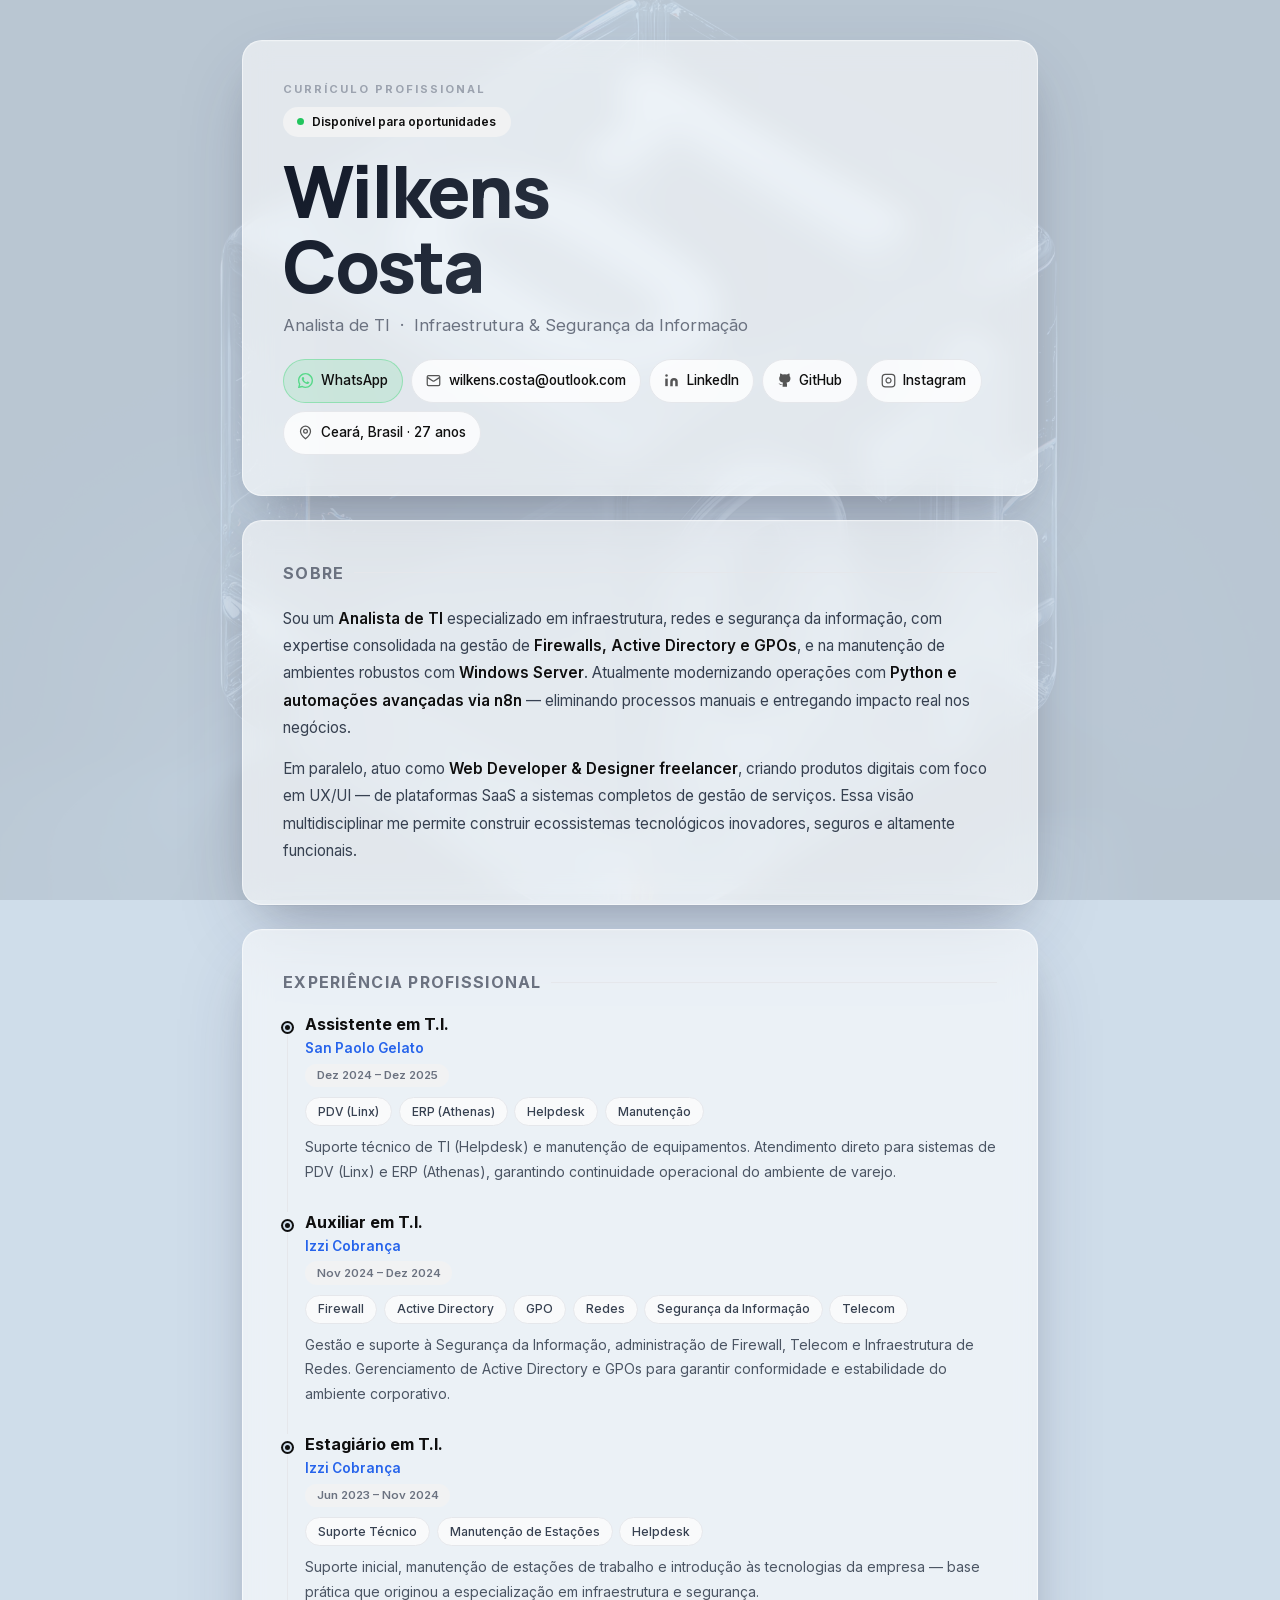
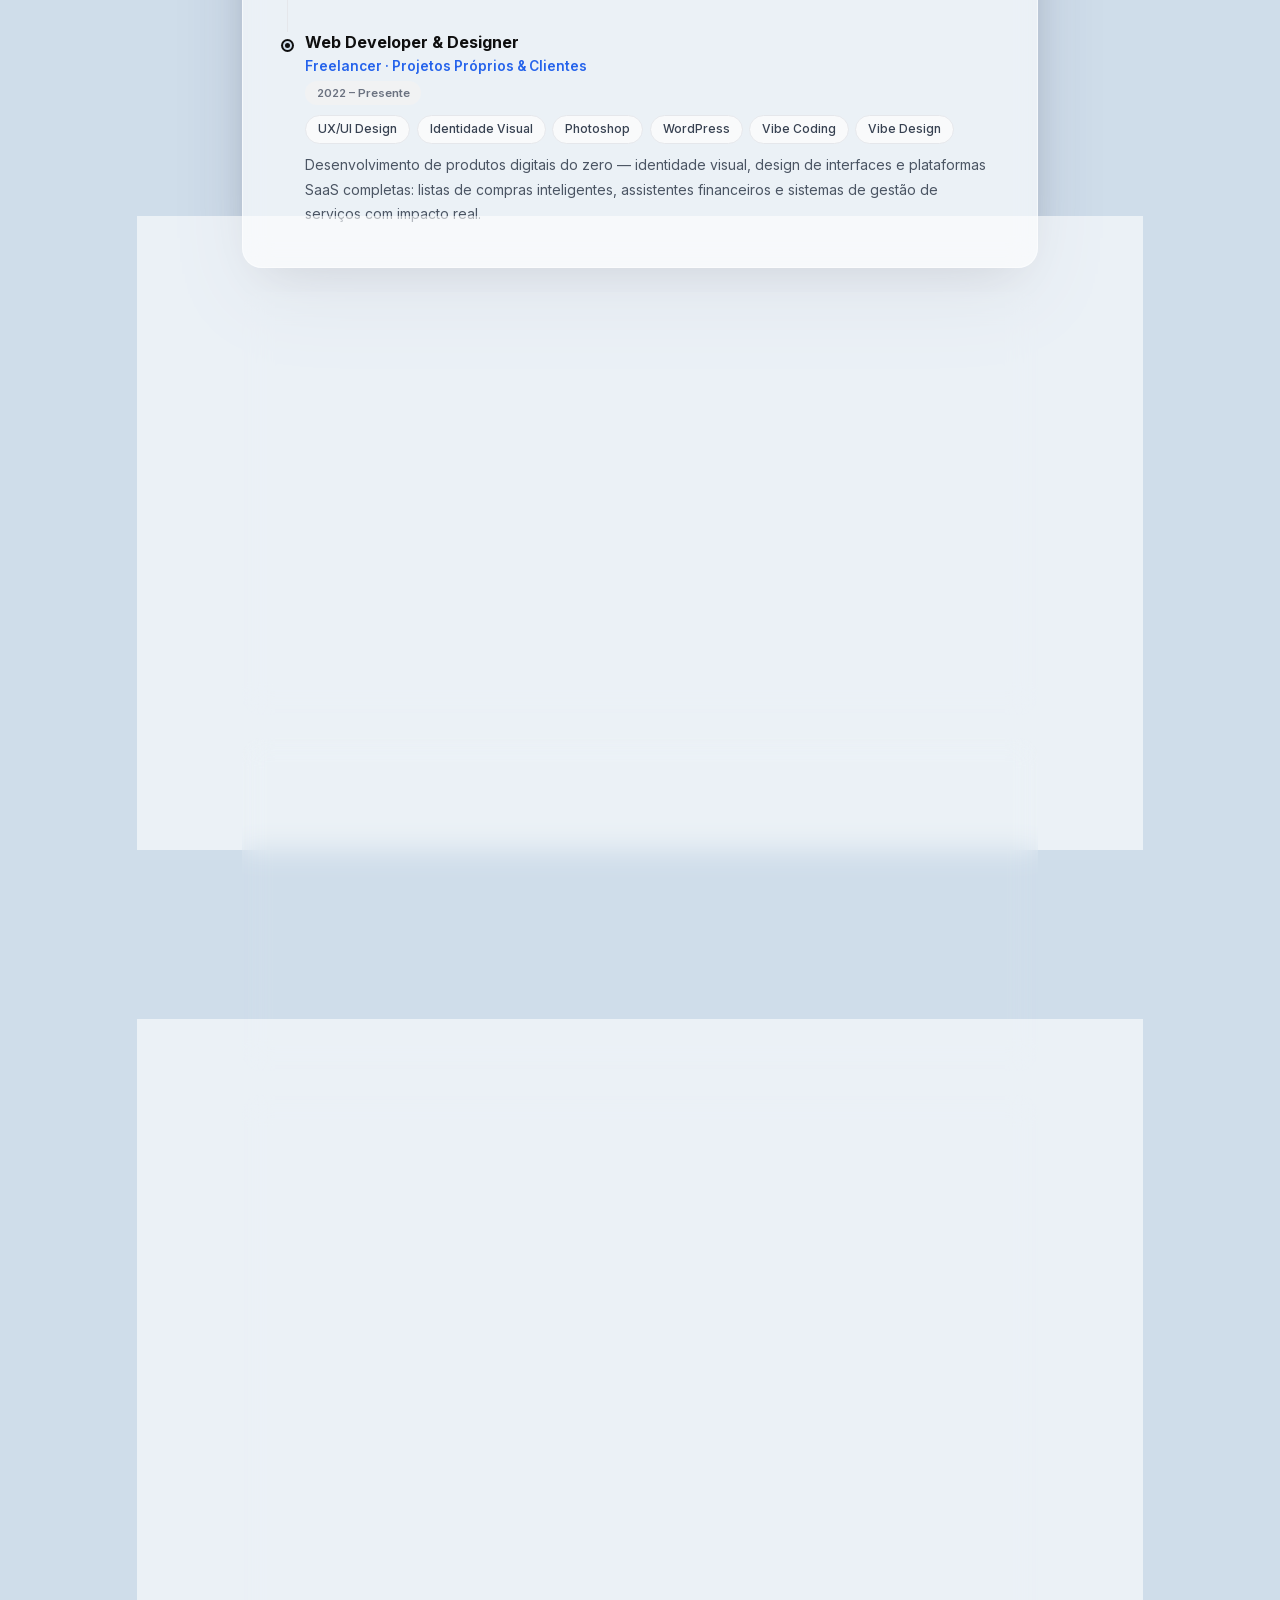
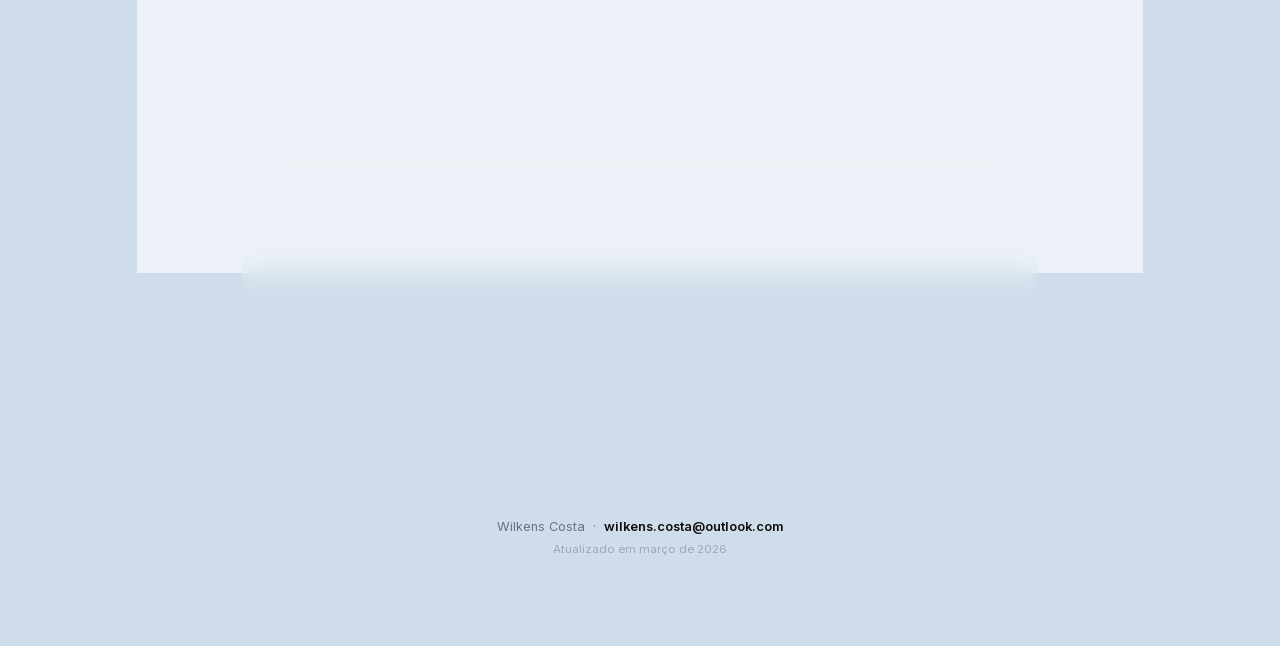
==== commit 556da452: "fix(ui): remove glassy name box and apply sleek premium text gradient to name" ====
--- a/index.html
+++ b/index.html
@@ -1,224 +1,423 @@
-<html lang="en"><head><meta charset="utf-8"/>
-<meta content="width=device-width, initial-scale=1.0" name="viewport"/>
-<title>CryptoLearn Academy - Master Digital Finance</title>
-<link href="https://fonts.googleapis.com" rel="preconnect"/>
-<link crossorigin="" href="https://fonts.gstatic.com" rel="preconnect"/>
-<link href="assets/css2_2832c0ff631d.css" rel="stylesheet"/>
-<script src="assets/resource_3fa48481346f.js"></script>
-<style>
-body{font-family:'Inter',system-ui,-apple-system,BlinkMacSystemFont,'Segoe UI',Roboto,'Helvetica Neue',Arial,'Noto Sans',sans-serif}
-.animate-fade-in { animation: fadeIn 0.8s ease-out forwards; opacity: 0; }
-.animate-slide-up { animation: slideUp 0.8s ease-out forwards; opacity: 0; transform: translateY(20px); }
-.animate-delay-200 { animation-delay: 0.2s; }
-.animate-delay-400 { animation-delay: 0.4s; }
-.animate-delay-600 { animation-delay: 0.6s; }
-.animate-delay-800 { animation-delay: 0.8s; }
-@keyframes fadeIn { to { opacity: 1; } }
-@keyframes slideUp { to { opacity: 1; transform: translateY(0); } }
-</style>
-<link href="assets/css2_86e10c4bcbd4.css" id="all-fonts-link-font-geist" rel="stylesheet"/><style id="all-fonts-style-font-geist">.font-geist { font-family: 'Geist', sans-serif !important; }</style><link href="assets/css2_0fc20595ebff.css" id="all-fonts-link-font-roboto" rel="stylesheet"/><style id="all-fonts-style-font-roboto">.font-roboto { font-family: 'Roboto', sans-serif !important; }</style><link href="assets/css2_23afcbef9bdd.css" id="all-fonts-link-font-montserrat" rel="stylesheet"/><style id="all-fonts-style-font-montserrat">.font-montserrat { font-family: 'Montserrat', sans-serif !important; }</style><link href="assets/css2_82ced711bf49.css" id="all-fonts-link-font-poppins" rel="stylesheet"/><style id="all-fonts-style-font-poppins">.font-poppins { font-family: 'Poppins', sans-serif !important; }</style><link href="assets/css2_fa22aa91016e.css" id="all-fonts-link-font-playfair" rel="stylesheet"/><style id="all-fonts-style-font-playfair">.font-playfair { font-family: 'Playfair Display', serif !important; }</style><link href="assets/css2_2b2d87bc82d8.css" id="all-fonts-link-font-instrument-serif" rel="stylesheet"/><style id="all-fonts-style-font-instrument-serif">.font-instrument-serif { font-family: 'Instrument Serif', serif !important; }</style><link href="assets/css2_4fef849c83da.css" id="all-fonts-link-font-merriweather" rel="stylesheet"/><style id="all-fonts-style-font-merriweather">.font-merriweather { font-family: 'Merriweather', serif !important; }</style><link href="assets/css2_a7b22b336fe1.css" id="all-fonts-link-font-bricolage" rel="stylesheet"/><style id="all-fonts-style-font-bricolage">.font-bricolage { font-family: 'Bricolage Grotesque', sans-serif !important; }</style><link href="assets/css2_0b2072b66163.css" id="all-fonts-link-font-jakarta" rel="stylesheet"/><style id="all-fonts-style-font-jakarta">.font-jakarta { font-family: 'Plus Jakarta Sans', sans-serif !important; }</style><link href="assets/css2_9b8bf743d4a8.css" id="all-fonts-link-font-manrope" rel="stylesheet"/><style id="all-fonts-style-font-manrope">.font-manrope { font-family: 'Manrope', sans-serif !important; }</style><link href="assets/css2_8e191ef32247.css" id="all-fonts-link-font-space-grotesk" rel="stylesheet"/><style id="all-fonts-style-font-space-grotesk">.font-space-grotesk { font-family: 'Space Grotesk', sans-serif !important; }</style><link href="assets/css2_70fd47a02eed.css" id="all-fonts-link-font-work-sans" rel="stylesheet"/><style id="all-fonts-style-font-work-sans">.font-work-sans { font-family: 'Work Sans', sans-serif !important; }</style><link href="assets/css2_b52fc18295f8.css" id="all-fonts-link-font-pt-serif" rel="stylesheet"/><style id="all-fonts-style-font-pt-serif">.font-pt-serif { font-family: 'PT Serif', serif !important; }</style><link href="assets/css2_62759cd015bd.css" id="all-fonts-link-font-geist-mono" rel="stylesheet"/><style id="all-fonts-style-font-geist-mono">.font-geist-mono { font-family: 'Geist Mono', monospace !important; }</style><link href="assets/css2_f495c2faa2a6.css" id="all-fonts-link-font-space-mono" rel="stylesheet"/><style id="all-fonts-style-font-space-mono">.font-space-mono { font-family: 'Space Mono', monospace !important; }</style><link href="assets/css2_6f16cdd6fd9f.css" id="all-fonts-link-font-quicksand" rel="stylesheet"/><style id="all-fonts-style-font-quicksand">.font-quicksand { font-family: 'Quicksand', sans-serif !important; }</style><link href="assets/css2_94cb6f0c406a.css" id="all-fonts-link-font-nunito" rel="stylesheet"/><style id="all-fonts-style-font-nunito">.font-nunito { font-family: 'Nunito', sans-serif !important; }</style></head>
-<body class="bg-[#cfddea] text-[#0f0f0f] antialiased"><div 0_0.png?w='800&amp;q=80");"' a55c302e-35a2-40d2-8ae8-1f2bc7f74192="" cdn.midjourney.com="" class="fixed top-0 w-full h-screen bg-cover bg-center -z-10" https:="" style="background-image: url("></div>
-<header class="py-6 animate-fade-in">
-<div class="mx-auto max-w-7xl px-6 flex items-center justify-between">
-<a class="flex items-center gap-3 hover:opacity-80 transition-opacity" href="#">
-<div class="w-8 h-8 bg-gradient-to-br rounded-full flex items-center justify-center from-black to-gray-700">
-<svg class="lucide lucide-trending-up w-4 h-4 text-white" data-lucide="trending-up" fill="none" height="24" stroke="currentColor" stroke-linecap="round" stroke-linejoin="round" stroke-width="2" viewbox="0 0 24 24" width="24" xmlns="http://www.w3.org/2000/svg"><path d="M16 7h6v6"></path><path d="m22 7-8.5 8.5-5-5L2 17"></path></svg>
-</div>
-<span class="font-semibold text-lg tracking-tight font-sans">CryptoLearn</span>
+<!DOCTYPE html>
+<html lang="pt-BR">
+<head>
+  <meta charset="UTF-8"/>
+  <meta name="viewport" content="width=device-width, initial-scale=1.0"/>
+
+  <!-- ── SEO ── -->
+  <title>Wilkens Costa – Analista de TI & Infraestrutura</title>
+  <meta name="description" content="Currículo de Wilkens Costa – Analista de TI especializado em Infraestrutura, Redes e Segurança da Informação. Ceará, Brasil."/>
+  <meta name="author" content="José Wilkens da Costa Pereira Filho"/>
+  <meta name="keywords" content="Analista de TI, Infraestrutura, Segurança da Informação, Firewall, Active Directory, n8n, Python, Ceará"/>
+  <meta name="theme-color" content="#cfddea"/>
+
+  <!-- ── Open Graph (compartilhamento no LinkedIn, WhatsApp, etc.) ── -->
+  <meta property="og:type"        content="website"/>
+  <meta property="og:title"       content="Wilkens Costa – Analista de TI"/>
+  <meta property="og:description" content="Especialista em Infraestrutura, Redes e Segurança da Informação. Python · n8n · Firewall · Active Directory."/>
+  <meta property="og:locale"      content="pt_BR"/>
+
+  <!-- ── Favicon (SVG inline via data URI) ── -->
+  <link rel="icon" href="data:image/svg+xml,<svg xmlns='http://www.w3.org/2000/svg' viewBox='0 0 100 100'><text y='.9em' font-size='90'>💼</text></svg>"/>
+
+  <!-- ── Google Fonts (cached locally in /assets) ── -->
+  <link rel="preconnect" href="https://fonts.googleapis.com"/>
+  <link rel="preconnect" href="https://fonts.gstatic.com" crossorigin/>
+  <link href="assets/css2_2832c0ff631d.css" rel="stylesheet"/>
+  <link href="assets/css2_9b8bf743d4a8.css" rel="stylesheet"/>
+  <link href="assets/css2_86e10c4bcbd4.css" rel="stylesheet"/>
+
+  <!-- ── Stylesheet ── -->
+  <link rel="stylesheet" href="css/style.css"/>
+</head>
+<body>
+
+<!-- Background texture -->
+<div class="bg-img" aria-hidden="true"></div>
+
+<!-- ── Floating WhatsApp Button (visible on mobile only) ── -->
+<a href="https://wa.me/5585986177778?text=Olá%20Wilkens!%20Vi%20seu%20currículo%20e%20gostaria%20de%20conversar."
+   target="_blank" rel="noopener noreferrer"
+   class="fab" id="fab-whatsapp" aria-label="Falar pelo WhatsApp">
+  <svg width="17" height="17" viewBox="0 0 24 24" fill="currentColor" aria-hidden="true">
+    <path d="M17.472 14.382c-.297-.149-1.758-.867-2.03-.967-.273-.099-.471-.148-.67.15-.197.297-.767.966-.94 1.164-.173.199-.347.223-.644.075-.297-.15-1.255-.463-2.39-1.475-.883-.788-1.48-1.761-1.653-2.059-.173-.297-.018-.458.13-.606.134-.133.298-.347.446-.52.149-.174.198-.298.298-.497.099-.198.05-.371-.025-.52-.075-.149-.669-1.612-.916-2.207-.242-.579-.487-.5-.669-.51-.173-.008-.371-.01-.57-.01-.198 0-.52.074-.792.372-.272.297-1.04 1.016-1.04 2.479 0 1.462 1.065 2.875 1.213 3.074.149.198 2.096 3.2 5.077 4.487.709.306 1.262.489 1.694.625.712.227 1.36.195 1.871.118.571-.085 1.758-.719 2.006-1.413.248-.694.248-1.289.173-1.413-.074-.124-.272-.198-.57-.347z"/>
+    <path d="M12 0C5.373 0 0 5.373 0 12c0 2.124.553 4.118 1.52 5.853L.057 23.617a.5.5 0 0 0 .625.61l5.928-1.55A11.94 11.94 0 0 0 12 24c6.627 0 12-5.373 12-12S18.627 0 12 0zm0 21.818a9.818 9.818 0 0 1-5.003-1.368l-.36-.214-3.716.972.994-3.61-.235-.374A9.818 9.818 0 1 1 12 21.818z"/>
+  </svg>
+  WhatsApp
 </a>
-<nav class="hidden md:flex items-center gap-10 text-sm font-medium">
-<a class="transition-colors flex items-center gap-2 font-sans hover:text-black text-gray-700" href="#">
-          
-          About
+
+<div class="page">
+
+  <!-- ══════════════════════════════════
+       HEADER
+  ══════════════════════════════════ -->
+  <div class="card slide-up" id="header">
+
+    <p class="curriculum-label">Currículo Profissional</p>
+
+    <div class="header-badge">
+      <span class="pulse" aria-hidden="true"></span>
+      Disponível para oportunidades
+    </div>
+
+    <h1 class="name">Wilkens<br/>Costa</h1>
+
+    <p class="headline">
+      Analista de TI &nbsp;·&nbsp; Infraestrutura &amp; Segurança da Informação
+    </p>
+
+    <!-- Contact chips -->
+    <nav class="chips" aria-label="Contatos">
+
+      <a href="https://wa.me/5585986177778?text=Olá%20Wilkens!%20Vi%20seu%20currículo%20e%20gostaria%20de%20conversar."
+         target="_blank" rel="noopener noreferrer"
+         class="chip" id="chip-whatsapp"
+         style="background:rgba(37,211,102,.12); border-color:rgba(37,211,102,.35);">
+        <svg width="15" height="15" viewBox="0 0 24 24" fill="#25d366" aria-hidden="true">
+          <path d="M17.472 14.382c-.297-.149-1.758-.867-2.03-.967-.273-.099-.471-.148-.67.15-.197.297-.767.966-.94 1.164-.173.199-.347.223-.644.075-.297-.15-1.255-.463-2.39-1.475-.883-.788-1.48-1.761-1.653-2.059-.173-.297-.018-.458.13-.606.134-.133.298-.347.446-.52.149-.174.198-.298.298-.497.099-.198.05-.371-.025-.52-.075-.149-.669-1.612-.916-2.207-.242-.579-.487-.5-.669-.51-.173-.008-.371-.01-.57-.01-.198 0-.52.074-.792.372-.272.297-1.04 1.016-1.04 2.479 0 1.462 1.065 2.875 1.213 3.074.149.198 2.096 3.2 5.077 4.487.709.306 1.262.489 1.694.625.712.227 1.36.195 1.871.118.571-.085 1.758-.719 2.006-1.413.248-.694.248-1.289.173-1.413-.074-.124-.272-.198-.57-.347z"/>
+          <path d="M12 0C5.373 0 0 5.373 0 12c0 2.124.553 4.118 1.52 5.853L.057 23.617a.5.5 0 0 0 .625.61l5.928-1.55A11.94 11.94 0 0 0 12 24c6.627 0 12-5.373 12-12S18.627 0 12 0zm0 21.818a9.818 9.818 0 0 1-5.003-1.368l-.36-.214-3.716.972.994-3.61-.235-.374A9.818 9.818 0 1 1 12 21.818z"/>
+        </svg>
+        <span>WhatsApp</span>
+      </a>
+
+      <a href="mailto:wilkens.costa@outlook.com" class="chip full wrap" id="chip-email">
+        <svg width="15" height="15" fill="none" stroke="currentColor" stroke-width="2" viewBox="0 0 24 24" aria-hidden="true"><rect width="20" height="16" x="2" y="4" rx="2"/><path d="m22 7-8.97 5.7a1.94 1.94 0 0 1-2.06 0L2 7"/></svg>
+        <span>wilkens.costa@outlook.com</span>
+      </a>
+
+      <a href="https://www.linkedin.com/in/wilkens-costa/" target="_blank" rel="noopener noreferrer" class="chip" id="chip-linkedin">
+        <svg width="15" height="15" fill="currentColor" viewBox="0 0 24 24" aria-hidden="true"><path d="M16 8a6 6 0 0 1 6 6v7h-4v-7a2 2 0 0 0-2-2 2 2 0 0 0-2 2v7h-4v-7a6 6 0 0 1 6-6z"/><rect width="4" height="12" x="2" y="9"/><circle cx="4" cy="4" r="2"/></svg>
+        <span>LinkedIn</span>
+      </a>
+
+      <a href="https://github.com/wilkens-costa" target="_blank" rel="noopener noreferrer" class="chip" id="chip-github">
+        <svg width="15" height="15" fill="currentColor" viewBox="0 0 24 24" aria-hidden="true"><path d="M9 19c-5 1.5-5-2.5-7-3m14 6v-3.87a3.37 3.37 0 0 0-.94-2.61c3.14-.35 6.44-1.54 6.44-7A5.44 5.44 0 0 0 20 4.77 5.07 5.07 0 0 0 19.91 1S18.73.65 16 2.48a13.38 13.38 0 0 0-7 0C6.27.65 5.09 1 5.09 1A5.07 5.07 0 0 0 5 4.77a5.44 5.44 0 0 0-1.5 3.78c0 5.42 3.3 6.61 6.44 7A3.37 3.37 0 0 0 9 18.13V22"/></svg>
+        <span>GitHub</span>
+      </a>
+
+      <a href="https://instagram.com/wiiilkens" target="_blank" rel="noopener noreferrer" class="chip" id="chip-instagram">
+        <svg width="15" height="15" fill="none" stroke="currentColor" stroke-width="2" viewBox="0 0 24 24" aria-hidden="true"><rect width="20" height="20" x="2" y="2" rx="5" ry="5"/><path d="M16 11.37A4 4 0 1 1 12.63 8 4 4 0 0 1 16 11.37z"/><line x1="17.5" x2="17.51" y1="6.5" y2="6.5"/></svg>
+        <span>Instagram</span>
+      </a>
+
+      <span class="chip full" id="chip-location" aria-label="Localização">
+        <svg width="15" height="15" fill="none" stroke="currentColor" stroke-width="2" viewBox="0 0 24 24" aria-hidden="true"><path d="M20 10c0 6-8 12-8 12s-8-6-8-12a8 8 0 0 1 16 0Z"/><circle cx="12" cy="10" r="3"/></svg>
+        <span>Ceará, Brasil · 27 anos</span>
+      </span>
+
+    </nav>
+  </div><!-- /#header -->
+
+  <!-- ══════════════════════════════════
+       SOBRE
+  ══════════════════════════════════ -->
+  <section class="card slide-up d1" id="sobre" aria-labelledby="titulo-sobre">
+    <h2 class="section-title" id="titulo-sobre">Sobre</h2>
+
+    <p class="about-text">
+      Sou um <strong>Analista de TI</strong> especializado em infraestrutura, redes e segurança da informação,
+      com expertise consolidada na gestão de <strong>Firewalls, Active Directory e GPOs</strong>, e na manutenção
+      de ambientes robustos com <strong>Windows Server</strong>. Atualmente modernizando operações com
+      <strong>Python e automações avançadas via n8n</strong> — eliminando processos manuais e entregando
+      impacto real nos negócios.
+    </p>
+
+    <p class="about-text">
+      Em paralelo, atuo como <strong>Web Developer &amp; Designer freelancer</strong>, criando produtos digitais
+      com foco em UX/UI — de plataformas SaaS a sistemas completos de gestão de serviços. Essa visão
+      multidisciplinar me permite construir ecossistemas tecnológicos inovadores, seguros e altamente funcionais.
+    </p>
+  </section>
+
+  <!-- ══════════════════════════════════
+       EXPERIÊNCIA PROFISSIONAL
+  ══════════════════════════════════ -->
+  <section class="card slide-up d2" id="experiencia" aria-labelledby="titulo-exp">
+    <h2 class="section-title" id="titulo-exp">Experiência Profissional</h2>
+
+    <ol class="timeline" aria-label="Histórico profissional">
+
+      <!-- San Paolo Gelato -->
+      <li class="timeline-item" id="exp-sanpaolo">
+        <div class="exp-header">
+          <p class="exp-role">Assistente em T.I.</p>
+          <p class="exp-company">San Paolo Gelato</p>
+          <time class="exp-date" datetime="2024-12/2025-12">Dez 2024 – Dez 2025</time>
+        </div>
+        <ul class="pills" aria-label="Tecnologias utilizadas">
+          <li class="pill">PDV (Linx)</li>
+          <li class="pill">ERP (Athenas)</li>
+          <li class="pill">Helpdesk</li>
+          <li class="pill">Manutenção</li>
+        </ul>
+        <p class="exp-desc">
+          Suporte técnico de TI (Helpdesk) e manutenção de equipamentos. Atendimento direto para sistemas
+          de PDV (Linx) e ERP (Athenas), garantindo continuidade operacional do ambiente de varejo.
+        </p>
+      </li>
+
+      <!-- Izzi Cobrança – Auxiliar -->
+      <li class="timeline-item" id="exp-izzi-auxiliar">
+        <div class="exp-header">
+          <p class="exp-role">Auxiliar em T.I.</p>
+          <p class="exp-company">Izzi Cobrança</p>
+          <time class="exp-date" datetime="2024-11/2024-12">Nov 2024 – Dez 2024</time>
+        </div>
+        <ul class="pills" aria-label="Tecnologias utilizadas">
+          <li class="pill">Firewall</li>
+          <li class="pill">Active Directory</li>
+          <li class="pill">GPO</li>
+          <li class="pill">Redes</li>
+          <li class="pill">Segurança da Informação</li>
+          <li class="pill">Telecom</li>
+        </ul>
+        <p class="exp-desc">
+          Gestão e suporte à Segurança da Informação, administração de Firewall, Telecom e Infraestrutura
+          de Redes. Gerenciamento de Active Directory e GPOs para garantir conformidade e estabilidade
+          do ambiente corporativo.
+        </p>
+      </li>
+
+      <!-- Izzi Cobrança – Estagiário -->
+      <li class="timeline-item" id="exp-izzi-estagio">
+        <div class="exp-header">
+          <p class="exp-role">Estagiário em T.I.</p>
+          <p class="exp-company">Izzi Cobrança</p>
+          <time class="exp-date" datetime="2023-06/2024-11">Jun 2023 – Nov 2024</time>
+        </div>
+        <ul class="pills" aria-label="Tecnologias utilizadas">
+          <li class="pill">Suporte Técnico</li>
+          <li class="pill">Manutenção de Estações</li>
+          <li class="pill">Helpdesk</li>
+        </ul>
+        <p class="exp-desc">
+          Suporte inicial, manutenção de estações de trabalho e introdução às tecnologias da empresa —
+          base prática que originou a especialização em infraestrutura e segurança.
+        </p>
+      </li>
+
+      <!-- Freelancer -->
+      <li class="timeline-item" id="exp-freelancer">
+        <div class="exp-header">
+          <p class="exp-role">Web Developer &amp; Designer</p>
+          <p class="exp-company">Freelancer · Projetos Próprios &amp; Clientes</p>
+          <time class="exp-date" datetime="2022">2022 – Presente</time>
+        </div>
+        <ul class="pills" aria-label="Tecnologias utilizadas">
+          <li class="pill">UX/UI Design</li>
+          <li class="pill">Identidade Visual</li>
+          <li class="pill">Photoshop</li>
+          <li class="pill">WordPress</li>
+          <li class="pill">Vibe Coding</li>
+          <li class="pill">Vibe Design</li>
+        </ul>
+        <p class="exp-desc">
+          Desenvolvimento de produtos digitais do zero — identidade visual, design de interfaces e
+          plataformas SaaS completas: listas de compras inteligentes, assistentes financeiros e
+          sistemas de gestão de serviços com impacto real.
+        </p>
+      </li>
+
+    </ol>
+  </section><!-- /#experiencia -->
+
+  <!-- ══════════════════════════════════
+       STACK & HABILIDADES
+  ══════════════════════════════════ -->
+  <section class="card slide-up d3" id="skills" aria-labelledby="titulo-skills">
+    <h2 class="section-title" id="titulo-skills">Stack &amp; Habilidades</h2>
+
+    <div class="skill-group">
+      <p class="skill-group-label">Infraestrutura &amp; Segurança</p>
+      <ul class="skill-pills" aria-label="Infraestrutura e segurança">
+        <li class="skill-pill">Firewall</li>
+        <li class="skill-pill">Active Directory</li>
+        <li class="skill-pill">GPO</li>
+        <li class="skill-pill">Windows Server</li>
+        <li class="skill-pill">BitDefender</li>
+        <li class="skill-pill">Kaspersky</li>
+        <li class="skill-pill">Telecom</li>
+      </ul>
+    </div>
+
+    <div class="divider" aria-hidden="true"></div>
+
+    <div class="skill-group">
+      <p class="skill-group-label">Automação &amp; IA</p>
+      <ul class="skill-pills" aria-label="Automação e IA">
+        <li class="skill-pill">n8n</li>
+        <li class="skill-pill">Python</li>
+        <li class="skill-pill">Streamlit</li>
+        <li class="skill-pill">LangChain</li>
+        <li class="skill-pill">Engenharia de Prompts</li>
+        <li class="skill-pill">SQL</li>
+      </ul>
+    </div>
+
+    <div class="divider" aria-hidden="true"></div>
+
+    <div class="skill-group">
+      <p class="skill-group-label">Design &amp; Web</p>
+      <ul class="skill-pills" aria-label="Design e web">
+        <li class="skill-pill">UX/UI Design</li>
+        <li class="skill-pill">Photoshop</li>
+        <li class="skill-pill">WordPress</li>
+        <li class="skill-pill">Vibe Coding</li>
+        <li class="skill-pill">ERP &amp; PDV</li>
+        <li class="skill-pill">Inglês Técnico</li>
+      </ul>
+    </div>
+  </section><!-- /#skills -->
+
+  <!-- ══════════════════════════════════
+       CERTIFICAÇÕES
+  ══════════════════════════════════ -->
+  <section class="card slide-up d4" id="certificacoes" aria-labelledby="titulo-certs">
+    <h2 class="section-title" id="titulo-certs">Certificações</h2>
+    <div class="cert-grid">
+
+      <article class="cert-card" id="cert-ibsec">
+        <p class="cert-issuer">IBSEC · Instituto Brasileiro de Cibersegurança</p>
+        <h3 class="cert-name">Boas Práticas de Cibersegurança (Cybersecurity Awareness)</h3>
+        <p class="cert-meta">📅 Novembro de 2024 &nbsp;·&nbsp; Válida até nov/2027</p>
+        <p class="cert-meta-mono">IC-SEC-1780 · ISO 17024 READY</p>
+        <a href="https://certs.ibsec.com.br/?cert_hash=8e4b78152c5aa1cc"
+           target="_blank" rel="noopener noreferrer"
+           class="cert-link" id="cert-ibsec-link">
+          Verificar certificado
+          <svg width="12" height="12" fill="none" stroke="currentColor" stroke-width="2.5" viewBox="0 0 24 24" aria-hidden="true"><path d="M5 12h14"/><path d="m12 5 7 7-7 7"/></svg>
         </a>
-<a class="transition-colors flex items-center gap-2 hover:text-black text-gray-700" href="#" id="aura-emczd1r5y">
-          
-          Pricing
+      </article>
+
+      <article class="cert-card" id="cert-n8n">
+        <p class="cert-issuer">Asimov Academy</p>
+        <h3 class="cert-name">Dominando Automações com n8n</h3>
+        <p class="cert-meta">📅 Setembro de 2025 &nbsp;·&nbsp; 4 horas</p>
+        <p class="cert-meta-mono">bcadce45-5b1c-41fb-ac4a-d49b7837ba25</p>
+        <a href="https://hub.asimov.academy/validar-certificado/bcadce45-5b1c-41fb-ac4a-d49b7837ba25"
+           target="_blank" rel="noopener noreferrer"
+           class="cert-link" id="cert-n8n-link">
+          Verificar certificado
+          <svg width="12" height="12" fill="none" stroke="currentColor" stroke-width="2.5" viewBox="0 0 24 24" aria-hidden="true"><path d="M5 12h14"/><path d="m12 5 7 7-7 7"/></svg>
         </a>
-<a class="transition-colors flex items-center gap-2 font-sans hover:text-black text-gray-700" href="#">
-          
-          Curriculum
-        </a>
-<a class="transition-colors flex items-center gap-2 font-sans hover:text-black text-gray-700" href="#">
-          
-          Reviews
-        </a>
-</nav>
-<button class="hidden sm:inline-flex transition-all hover:shadow-md hover:bg-gray-100 text-sm font-medium text-black bg-white rounded-full pt-2 pr-6 pb-2 pl-6 shadow-[0_2.8px_2.2px_rgba(0,_0,_0,_0.034),_0_6.7px_5.3px_rgba(0,_0,_0,_0.048),_0_12.5px_10px_rgba(0,_0,_0,_0.06),_0_22.3px_17.9px_rgba(0,_0,_0,_0.072),_0_41.8px_33.4px_rgba(0,_0,_0,_0.086),_0_100px_80px_rgba(0,_0,_0,_0.12)] items-center justify-center">
-        
-        CONTACT US
-      </button>
-<button class="md:hidden p-2 rounded-lg transition-colors hover:bg-white/20">
-<svg class="lucide lucide-menu w-6 h-6" data-lucide="menu" fill="none" height="24" stroke="currentColor" stroke-linecap="round" stroke-linejoin="round" stroke-width="2" viewbox="0 0 24 24" width="24" xmlns="http://www.w3.org/2000/svg"><path d="M4 12h16"></path><path d="M4 18h16"></path><path d="M4 6h16"></path></svg>
-</button>
-</div>
-</header>
-<main class="">
-<section class="mx-auto max-w-7xl px-6 pb-20">
-<div class="md:rounded-3xl md:p-16 lg:p-24 overflow-hidden bg-white/50 rounded-b-3xl pt-8 pr-8 pb-8 pl-8 shadow-[rgba(255,_255,_255,_0.1)_0px_1px_1px_0px_inset,_rgba(50,_50,_93,_0.25)_0px_50px_100px_-20px,_rgba(0,_0,_0,_0.3)_0px_30px_60px_-30px] backdrop-blur-md">
-<div class="grid lg:grid-cols-2 gap-12 items-center">
-<div class="">
-<div class="flex items-center bg-[#f1f2f3] rounded-full pl-4 pr-6 py-2 w-max mb-8 animate-slide-up">
-<div class="flex -space-x-3">
-<img alt="Student" class="w-8 h-8 rounded-full border-2 object-cover border-white" src="assets/photo-1438761681033-6461ffad8d_f5d31a76ce5d.jpg" style=""/>
-<img alt="Student" class="w-8 h-8 rounded-full border-2 object-cover border-white" src="assets/photo-1468218457742-ee484fe2fe_365e7d3b52b6.jpg" style=""/>
-<img alt="Student" class="w-8 h-8 rounded-full border-2 object-cover border-white" src="assets/photo-1573140247632-f8fd74997d_8ce99a244bdd.jpg" style=""/>
-<img alt="Student" class="w-8 h-8 rounded-full border-2 object-cover border-white" src="assets/photo-1509967419530-da38b4704b_d04fd7c3e57e.jpg" style=""/>
-<img alt="Student" class="w-8 h-8 rounded-full border-2 object-cover border-white" src="assets/photo-1506863530036-1efeddceb9_147b821a3c98.jpg" style=""/>
-</div>
-<span class="ml-4 text-sm font-medium font-sans">
-<span class="font-semibold font-sans">12.5k</span> students mastered crypto
-              </span>
-</div>
-<h1 class="sm:text-5xl lg:text-7xl leading-tight animate-slide-up animate-delay-200 text-4xl font-medium tracking-tight font-manrope mt-2 mr-2 mb-2 ml-2">Master Crypto Trading Academy<br class="hidden sm:block"/></h1>
-<p class="sm:text-lg max-w-xl animate-slide-up animate-delay-400 text-base mt-6 font-sans text-gray-600">
-              From Bitcoin basics to DeFi strategies, unlock the secrets of digital finance with our comprehensive learning platform. Join thousands who've transformed their crypto knowledge.
-            </p>
-<div class="mt-10 flex flex-col sm:flex-row gap-4 animate-slide-up animate-delay-600">
-<a class="inline-flex items-center justify-center gap-2 transition-all hover:scale-105 hover:shadow-lg hover:bg-gray-900 font-medium text-white bg-black rounded-full pt-4 pr-8 pb-4 pl-8 shadow-[0_2.8px_2.2px_rgba(0,_0,_0,_0.034),_0_6.7px_5.3px_rgba(0,_0,_0,_0.048),_0_12.5px_10px_rgba(0,_0,_0,_0.06),_0_22.3px_17.9px_rgba(0,_0,_0,_0.072),_0_41.8px_33.4px_rgba(0,_0,_0,_0.086),_0_100px_80px_rgba(0,_0,_0,_0.12)]" href="#">
-<svg class="lucide lucide-play-circle w-5 h-5" data-lucide="play-circle" fill="none" height="24" stroke="currentColor" stroke-linecap="round" stroke-linejoin="round" stroke-width="2" viewbox="0 0 24 24" width="24" xmlns="http://www.w3.org/2000/svg"><circle cx="12" cy="12" r="10"></circle><polygon points="10 8 16 12 10 16 10 8"></polygon></svg>
-                Start Learning Free
-                <svg class="lucide lucide-arrow-right w-4 h-4" data-lucide="arrow-right" fill="none" height="24" stroke="currentColor" stroke-linecap="round" stroke-linejoin="round" stroke-width="2" viewbox="0 0 24 24" width="24" xmlns="http://www.w3.org/2000/svg"><path d="M5 12h14"></path><path d="m12 5 7 7-7 7"></path></svg>
-</a>
-<a class="inline-flex items-center justify-center gap-2 font-medium px-8 py-4 rounded-full border transition-all hover:shadow-md font-sans bg-white hover:bg-gray-100 text-black border-gray-200" href="#">
-<svg class="lucide lucide-users w-4 h-4" data-lucide="users" fill="none" height="24" stroke="currentColor" stroke-linecap="round" stroke-linejoin="round" stroke-width="2" viewbox="0 0 24 24" width="24" xmlns="http://www.w3.org/2000/svg"><path d="M16 21v-2a4 4 0 0 0-4-4H6a4 4 0 0 0-4 4v2"></path><path d="M16 3.128a4 4 0 0 1 0 7.744"></path><path d="M22 21v-2a4 4 0 0 0-3-3.87"></path><circle cx="9" cy="7" r="4"></circle></svg>
-                Meet Our Team
-              </a>
-</div>
-<div class="mt-12 flex items-center gap-8 animate-slide-up animate-delay-800">
-<div class="flex items-center gap-2">
-<div class="flex text-yellow-400">
-<svg class="lucide lucide-star w-4 h-4 fill-current" data-lucide="star" fill="none" height="24" stroke="currentColor" stroke-linecap="round" stroke-linejoin="round" stroke-width="2" viewbox="0 0 24 24" width="24" xmlns="http://www.w3.org/2000/svg"><path d="M11.525 2.295a.53.53 0 0 1 .95 0l2.31 4.679a2.123 2.123 0 0 0 1.595 1.16l5.166.756a.53.53 0 0 1 .294.904l-3.736 3.638a2.123 2.123 0 0 0-.611 1.878l.882 5.14a.53.53 0 0 1-.771.56l-4.618-2.428a2.122 2.122 0 0 0-1.973 0L6.396 21.01a.53.53 0 0 1-.77-.56l.881-5.139a2.122 2.122 0 0 0-.611-1.879L2.16 9.795a.53.53 0 0 1 .294-.906l5.165-.755a2.122 2.122 0 0 0 1.597-1.16z"></path></svg>
-<svg class="lucide lucide-star w-4 h-4 fill-current" data-lucide="star" fill="none" height="24" stroke="currentColor" stroke-linecap="round" stroke-linejoin="round" stroke-width="2" viewbox="0 0 24 24" width="24" xmlns="http://www.w3.org/2000/svg"><path d="M11.525 2.295a.53.53 0 0 1 .95 0l2.31 4.679a2.123 2.123 0 0 0 1.595 1.16l5.166.756a.53.53 0 0 1 .294.904l-3.736 3.638a2.123 2.123 0 0 0-.611 1.878l.882 5.14a.53.53 0 0 1-.771.56l-4.618-2.428a2.122 2.122 0 0 0-1.973 0L6.396 21.01a.53.53 0 0 1-.77-.56l.881-5.139a2.122 2.122 0 0 0-.611-1.879L2.16 9.795a.53.53 0 0 1 .294-.906l5.165-.755a2.122 2.122 0 0 0 1.597-1.16z"></path></svg>
-<svg class="lucide lucide-star w-4 h-4 fill-current" data-lucide="star" fill="none" height="24" stroke="currentColor" stroke-linecap="round" stroke-linejoin="round" stroke-width="2" viewbox="0 0 24 24" width="24" xmlns="http://www.w3.org/2000/svg"><path d="M11.525 2.295a.53.53 0 0 1 .95 0l2.31 4.679a2.123 2.123 0 0 0 1.595 1.16l5.166.756a.53.53 0 0 1 .294.904l-3.736 3.638a2.123 2.123 0 0 0-.611 1.878l.882 5.14a.53.53 0 0 1-.771.56l-4.618-2.428a2.122 2.122 0 0 0-1.973 0L6.396 21.01a.53.53 0 0 1-.77-.56l.881-5.139a2.122 2.122 0 0 0-.611-1.879L2.16 9.795a.53.53 0 0 1 .294-.906l5.165-.755a2.122 2.122 0 0 0 1.597-1.16z"></path></svg>
-<svg class="lucide lucide-star w-4 h-4 fill-current" data-lucide="star" fill="none" height="24" stroke="currentColor" stroke-linecap="round" stroke-linejoin="round" stroke-width="2" viewbox="0 0 24 24" width="24" xmlns="http://www.w3.org/2000/svg"><path d="M11.525 2.295a.53.53 0 0 1 .95 0l2.31 4.679a2.123 2.123 0 0 0 1.595 1.16l5.166.756a.53.53 0 0 1 .294.904l-3.736 3.638a2.123 2.123 0 0 0-.611 1.878l.882 5.14a.53.53 0 0 1-.771.56l-4.618-2.428a2.122 2.122 0 0 0-1.973 0L6.396 21.01a.53.53 0 0 1-.77-.56l.881-5.139a2.122 2.122 0 0 0-.611-1.879L2.16 9.795a.53.53 0 0 1 .294-.906l5.165-.755a2.122 2.122 0 0 0 1.597-1.16z"></path></svg>
-<svg class="lucide lucide-star w-4 h-4 fill-current" data-lucide="star" fill="none" height="24" stroke="currentColor" stroke-linecap="round" stroke-linejoin="round" stroke-width="2" viewbox="0 0 24 24" width="24" xmlns="http://www.w3.org/2000/svg"><path d="M11.525 2.295a.53.53 0 0 1 .95 0l2.31 4.679a2.123 2.123 0 0 0 1.595 1.16l5.166.756a.53.53 0 0 1 .294.904l-3.736 3.638a2.123 2.123 0 0 0-.611 1.878l.882 5.14a.53.53 0 0 1-.771.56l-4.618-2.428a2.122 2.122 0 0 0-1.973 0L6.396 21.01a.53.53 0 0 1-.77-.56l.881-5.139a2.122 2.122 0 0 0-.611-1.879L2.16 9.795a.53.53 0 0 1 .294-.906l5.165-.755a2.122 2.122 0 0 0 1.597-1.16z"></path></svg>
-</div>
-<span class="text-sm font-medium font-sans">4.9/5 Rating</span>
-</div>
-<div class="flex items-center gap-2">
-<svg class="lucide lucide-award w-4 h-4 text-blue-600" data-lucide="award" fill="none" height="24" stroke="currentColor" stroke-linecap="round" stroke-linejoin="round" stroke-width="2" viewbox="0 0 24 24" width="24" xmlns="http://www.w3.org/2000/svg"><path d="m15.477 12.89 1.515 8.526a.5.5 0 0 1-.81.47l-3.58-2.687a1 1 0 0 0-1.197 0l-3.586 2.686a.5.5 0 0 1-.81-.469l1.514-8.526"></path><circle cx="12" cy="8" r="6"></circle></svg>
-<span class="text-sm font-medium font-sans">Industry Certified</span>
-</div>
-</div>
-</div>
-<div class="relative animate-slide-up animate-delay-400">
-<div class="relative rounded-3xl overflow-hidden h-80 sm:h-[28rem] shadow-2xl">
-<img alt="Crypto trading dashboard" class="absolute inset-0 w-full h-full object-cover" src="assets/0_0_82895850bc29.png" style=""/>
-<div class="absolute inset-0 bg-gradient-to-t via-transparent to-transparent from-black/60"></div>
-<div class="absolute top-4 left-4 text-white">
-<div class="flex items-center gap-2 mb-2">
-<img alt="Instructor" class="w-6 h-6 rounded-full border-2 object-cover border-white" src="assets/photo-1492562080023-ab3db95bfb_411f337addb5.jpg" style=""/>
-<span class="text-xs font-medium font-sans">Sarah Chen, Lead Instructor</span>
-</div>
-<p class="text-xs leading-4 max-w-[200px] backdrop-blur-sm rounded-lg p-2 font-sans bg-black/20">
-                  "From zero to crypto hero in 8 weeks. I'll guide you through every step of your blockchain journey!"
-                </p>
-</div>
-<div class="absolute top-4 right-4 flex gap-2">
-<button class="backdrop-blur-sm rounded-full p-2 transition-colors bg-white/20 hover:bg-white/30">
-<svg class="lucide lucide-play w-4 h-4 text-white" data-lucide="play" fill="none" height="24" stroke="currentColor" stroke-linecap="round" stroke-linejoin="round" stroke-width="2" viewbox="0 0 24 24" width="24" xmlns="http://www.w3.org/2000/svg"><polygon points="6 3 20 12 6 21 6 3"></polygon></svg>
-</button>
-<button class="backdrop-blur-sm rounded-full p-2 transition-colors bg-white/20 hover:bg-white/30">
-<svg class="lucide lucide-bookmark w-4 h-4 text-white" data-lucide="bookmark" fill="none" height="24" stroke="currentColor" stroke-linecap="round" stroke-linejoin="round" stroke-width="2" viewbox="0 0 24 24" width="24" xmlns="http://www.w3.org/2000/svg"><path d="m19 21-7-4-7 4V5a2 2 0 0 1 2-2h10a2 2 0 0 1 2 2v16z"></path></svg>
-</button>
-</div>
-<div class="absolute bottom-4 left-4 right-4">
-<div class="backdrop-blur-sm rounded-lg p-3 bg-white/10">
-<div class="flex items-center justify-between text-sm text-white">
-<span class="font-sans">Current Module: DeFi Fundamentals</span>
-<span class="flex items-center gap-1 font-sans">
-<svg class="lucide lucide-clock w-3 h-3" data-lucide="clock" fill="none" height="24" stroke="currentColor" stroke-linecap="round" stroke-linejoin="round" stroke-width="2" viewbox="0 0 24 24" width="24" xmlns="http://www.w3.org/2000/svg"><path d="M12 6v6l4 2"></path><circle cx="12" cy="12" r="10"></circle></svg>
-                      24 min
-                    </span>
-</div>
-<div class="mt-2 rounded-full h-1 bg-white/20">
-<div class="rounded-full h-1 w-2/3 bg-white"></div>
-</div>
-</div>
-</div>
-</div>
-<div class="absolute -bottom-4 -right-4 bg-white border-gray-100 border rounded-2xl pt-4 pr-4 pb-4 pl-4 shadow-[0_2.8px_2.2px_rgba(0,_0,_0,_0.034),_0_6.7px_5.3px_rgba(0,_0,_0,_0.048),_0_12.5px_10px_rgba(0,_0,_0,_0.06),_0_22.3px_17.9px_rgba(0,_0,_0,_0.072),_0_41.8px_33.4px_rgba(0,_0,_0,_0.086),_0_100px_80px_rgba(0,_0,_0,_0.12)]">
-<div class="flex items-center gap-3">
-<div class="w-10 h-10 rounded-full flex items-center justify-center bg-green-100">
-<svg class="lucide lucide-trending-up w-5 h-5 text-green-600" data-lucide="trending-up" fill="none" height="24" stroke="currentColor" stroke-linecap="round" stroke-linejoin="round" stroke-width="2" viewbox="0 0 24 24" width="24" xmlns="http://www.w3.org/2000/svg"><path d="M16 7h6v6"></path><path d="m22 7-8.5 8.5-5-5L2 17"></path></svg>
-</div>
-<div class="">
-<p class="text-sm font-semibold font-sans">Portfolio Growth</p>
-<p class="text-xs font-sans text-gray-600">+247% avg student gain</p>
-</div>
-</div>
-</div>
-</div>
-</div>
-<div class="mt-20 grid sm:grid-cols-2 lg:grid-cols-4 gap-6">
-<div class="flex flex-col items-center bg-gradient-to-br border rounded-2xl px-6 py-8 hover:shadow-lg transition-all animate-slide-up animate-delay-200 from-blue-50 to-white border-blue-100">
-<div class="w-12 h-12 rounded-full flex items-center justify-center mb-4 bg-blue-100">
-<svg class="lucide lucide-calendar w-6 h-6 text-blue-600" data-lucide="calendar" fill="none" height="24" stroke="currentColor" stroke-linecap="round" stroke-linejoin="round" stroke-width="2" viewbox="0 0 24 24" width="24" xmlns="http://www.w3.org/2000/svg"><path d="M8 2v4"></path><path d="M16 2v4"></path><rect height="18" rx="2" width="18" x="3" y="4"></rect><path d="M3 10h18"></path></svg>
-</div>
-<span class="text-sm mb-1 font-sans text-gray-600">Duration</span>
-<span class="font-semibold text-lg font-sans">8 Weeks</span>
-<span class="text-xs text-gray-500 mt-1 font-sans">Self-paced</span>
-</div>
-<div class="flex flex-col items-center bg-gradient-to-br border rounded-2xl px-6 py-8 hover:shadow-lg transition-all animate-slide-up animate-delay-400 from-purple-50 to-white border-purple-100">
-<div class="w-12 h-12 rounded-full flex items-center justify-center mb-4 bg-purple-100">
-<svg class="lucide lucide-bar-chart-3 w-6 h-6 text-purple-600" data-lucide="bar-chart-3" fill="none" height="24" stroke="currentColor" stroke-linecap="round" stroke-linejoin="round" stroke-width="2" viewbox="0 0 24 24" width="24" xmlns="http://www.w3.org/2000/svg"><path d="M3 3v16a2 2 0 0 0 2 2h16"></path><path d="M18 17V9"></path><path d="M13 17V5"></path><path d="M8 17v-3"></path></svg>
-</div>
-<span class="text-sm mb-1 font-sans text-gray-600">Level</span>
-<span class="font-semibold text-lg font-sans">Beginner+</span>
-<span class="text-xs text-gray-500 mt-1 font-sans">No prior experience</span>
-</div>
-<div class="flex flex-col hover:shadow-lg transition-all animate-slide-up animate-delay-600 bg-gradient-to-br from-orange-50 to-white border-orange-100 border rounded-2xl pt-8 pr-6 pb-8 pl-6 items-center">
-<div class="w-12 h-12 rounded-full flex items-center justify-center mb-4 bg-orange-100">
-<svg class="lucide lucide-monitor w-6 h-6 text-orange-600" data-lucide="monitor" fill="none" height="24" stroke="currentColor" stroke-linecap="round" stroke-linejoin="round" stroke-width="2" viewbox="0 0 24 24" width="24" xmlns="http://www.w3.org/2000/svg"><rect height="14" rx="2" width="20" x="2" y="3"></rect><line x1="8" x2="16" y1="21" y2="21"></line><line x1="12" x2="12" y1="17" y2="21"></line></svg>
-</div>
-<span class="text-sm mb-1 font-sans text-gray-600">Format</span>
-<span class="font-semibold text-lg font-sans">Online</span>
-<span class="text-xs text-gray-500 mt-1 font-sans">Live + recorded</span>
-</div>
-<div class="flex flex-col items-center bg-gradient-to-br border rounded-2xl px-6 py-8 hover:shadow-lg transition-all animate-slide-up animate-delay-800 from-green-50 to-white border-green-100">
-<div class="w-12 h-12 rounded-full flex items-center justify-center mb-4 bg-green-100">
-<svg class="lucide lucide-shield-check w-6 h-6 text-green-600" data-lucide="shield-check" fill="none" height="24" stroke="currentColor" stroke-linecap="round" stroke-linejoin="round" stroke-width="2" viewbox="0 0 24 24" width="24" xmlns="http://www.w3.org/2000/svg"><path d="M20 13c0 5-3.5 7.5-7.66 8.95a1 1 0 0 1-.67-.01C7.5 20.5 4 18 4 13V6a1 1 0 0 1 1-1c2 0 4.5-1.2 6.24-2.72a1.17 1.17 0 0 1 1.52 0C14.51 3.81 17 5 19 5a1 1 0 0 1 1 1z"></path><path d="m9 12 2 2 4-4"></path></svg>
-</div>
-<span class="text-sm mb-1 font-sans text-gray-600">Certification</span>
-<span class="font-semibold text-lg font-sans">Verified</span>
-<span class="text-xs text-gray-500 mt-1 font-sans">Industry recognized</span>
-</div>
-</div>
-<div class="mt-20 grid md:grid-cols-2 lg:grid-cols-3 gap-8">
-<div class="rounded-2xl p-6 transition-colors animate-slide-up animate-delay-200 bg-gray-50 hover:bg-gray-100">
-<div class="flex items-center gap-3 mb-4">
-<div class="w-10 h-10 rounded-full flex items-center justify-center bg-blue-100">
-<svg class="lucide lucide-bitcoin w-5 h-5 text-blue-600" data-lucide="bitcoin" fill="none" height="24" stroke="currentColor" stroke-linecap="round" stroke-linejoin="round" stroke-width="2" viewbox="0 0 24 24" width="24" xmlns="http://www.w3.org/2000/svg"><path d="M11.767 19.089c4.924.868 6.14-6.025 1.216-6.894m-1.216 6.894L5.86 18.047m5.908 1.042-.347 1.97m1.563-8.864c4.924.869 6.14-6.025 1.215-6.893m-1.215 6.893-3.94-.694m5.155-6.2L8.29 4.26m5.908 1.042.348-1.97M7.48 20.364l3.126-17.727"></path></svg>
-</div>
-<h3 class="font-semibold font-sans">Bitcoin &amp; Blockchain</h3>
-</div>
-<p class="text-sm font-sans text-gray-600">Master the fundamentals of Bitcoin, blockchain technology, and decentralized systems.</p>
-</div>
-<div class="rounded-2xl p-6 transition-colors animate-slide-up animate-delay-400 bg-gray-50 hover:bg-gray-100">
-<div class="flex items-center gap-3 mb-4">
-<div class="w-10 h-10 rounded-full flex items-center justify-center bg-purple-100">
-<svg class="lucide lucide-coins w-5 h-5 text-purple-600" data-lucide="coins" fill="none" height="24" stroke="currentColor" stroke-linecap="round" stroke-linejoin="round" stroke-width="2" viewbox="0 0 24 24" width="24" xmlns="http://www.w3.org/2000/svg"><circle cx="8" cy="8" r="6"></circle><path d="M18.09 10.37A6 6 0 1 1 10.34 18"></path><path d="M7 6h1v4"></path><path d="m16.71 13.88.7.71-2.82 2.82"></path></svg>
-</div>
-<h3 class="font-semibold font-sans">Altcoins &amp; Tokens</h3>
-</div>
-<p class="text-sm font-sans text-gray-600">Explore Ethereum, smart contracts, and the diverse world of alternative cryptocurrencies.</p>
-</div>
-<div class="rounded-2xl p-6 transition-colors animate-slide-up animate-delay-600 bg-gray-50 hover:bg-gray-100">
-<div class="flex items-center gap-3 mb-4">
-<div class="w-10 h-10 rounded-full flex items-center justify-center bg-green-100">
-<svg class="lucide lucide-trending-up w-5 h-5 text-green-600" data-lucide="trending-up" fill="none" height="24" stroke="currentColor" stroke-linecap="round" stroke-linejoin="round" stroke-width="2" viewbox="0 0 24 24" width="24" xmlns="http://www.w3.org/2000/svg"><path d="M16 7h6v6"></path><path d="m22 7-8.5 8.5-5-5L2 17"></path></svg>
-</div>
-<h3 class="font-semibold font-sans">Trading Strategies</h3>
-</div>
-<p class="text-sm font-sans text-gray-600">Learn technical analysis, risk management, and proven trading strategies for crypto markets.</p>
-</div>
-</div>
-</div>
-</section>
-</main>
-<script src="assets/lucide_latest_2eebd0ebe8c2.js"></script>
-<script>
-  lucide.createIcons();
-</script>
-<script data-img-fallback-handler="">!function(){var f=["https://hoirqrkdgbmvpwutwuwj.supabase.co/storage/v1/object/public/assets/assets/917d6f93-fb36-439a-8c48-884b67b35381_1600w.jpg","https://hoirqrkdgbmvpwutwuwj.supabase.co/storage/v1/object/public/assets/assets/4734259a-bad7-422f-981e-ce01e79184f2_1600w.jpg","https://hoirqrkdgbmvpwutwuwj.supabase.co/storage/v1/object/public/assets/assets/c543a9e1-f226-4ced-80b0-feb8445a75b9_1600w.jpg","https://hoirqrkdgbmvpwutwuwj.supabase.co/storage/v1/object/public/assets/assets/5bab247f-35d9-400d-a82b-fd87cfe913d2_1600w.webp","https://hoirqrkdgbmvpwutwuwj.supabase.co/storage/v1/object/public/assets/assets/30104e3c-5eea-4b93-93e9-5313698a7156_1600w.webp"],h=new Set;function g(s){for(var x=0,i=0;i<s.length;i++)x=(x<<5)-x+s.charCodeAt(i)|0;return f[Math.abs(x)%f.length]}function r(t){var s=t.src;if(s&&!h.has(s)){h.add(s);t.src=g(s)}}window.addEventListener("error",function(e){var t=e.target;if(t&&t.tagName==="IMG")r(t)},!0);function c(){document.querySelectorAll("img").forEach(function(i){if(i.complete&&!i.naturalWidth&&i.src)r(i)})}if(document.readyState==="loading")document.addEventListener("DOMContentLoaded",c);else c()}()</script></body></html>+      </article>
+
+    </div>
+  </section><!-- /#certificacoes -->
+
+  <!-- ══════════════════════════════════
+       CURSOS
+  ══════════════════════════════════ -->
+  <section class="card slide-up d5" id="cursos" aria-labelledby="titulo-cursos">
+    <h2 class="section-title" id="titulo-cursos">Cursos &amp; Formação Complementar</h2>
+    <ul class="course-list">
+
+      <li class="course-row" id="course-langchain">
+        <div>
+          <p class="course-name">LangChain 1.0 – Agentes e RAG com Python</p>
+          <p class="course-school">Asimov Academy</p>
+        </div>
+        <span class="course-tag">AI</span>
+      </li>
+
+      <li class="course-row" id="course-streamlit">
+        <div>
+          <p class="course-name">Streamlit – Data Apps com Python</p>
+          <p class="course-school">Asimov Academy</p>
+        </div>
+        <span class="course-tag">Python</span>
+      </li>
+
+      <li class="course-row" id="course-python-empresas">
+        <div>
+          <p class="course-name">Python para Empresas</p>
+          <p class="course-school">Asimov Academy</p>
+        </div>
+        <span class="course-tag">Automação</span>
+      </li>
+
+      <li class="course-row" id="course-prompts">
+        <div>
+          <p class="course-name">Engenharia de Prompts</p>
+          <p class="course-school">Asimov Academy</p>
+        </div>
+        <span class="course-tag">AI</span>
+      </li>
+
+      <li class="course-row" id="course-frontend">
+        <div>
+          <p class="course-name">Front-end / Back-end</p>
+          <p class="course-school">Alura</p>
+        </div>
+        <span class="course-tag">Web Dev</span>
+      </li>
+
+      <li class="course-row" id="course-python-alura">
+        <div>
+          <p class="course-name">Python: Avançando na Linguagem</p>
+          <p class="course-school">Alura</p>
+        </div>
+        <span class="course-tag">Python</span>
+      </li>
+
+      <li class="course-row" id="course-wordpress">
+        <div>
+          <p class="course-name">WordPress: Sites com Elementor</p>
+          <p class="course-school">Alura</p>
+        </div>
+        <span class="course-tag">CMS</span>
+      </li>
+
+    </ul>
+  </section><!-- /#cursos -->
+
+  <!-- ══════════════════════════════════
+       FORMAÇÃO ACADÊMICA
+  ══════════════════════════════════ -->
+  <section class="card slide-up d6" id="formacao" aria-labelledby="titulo-edu">
+    <h2 class="section-title" id="titulo-edu">Formação Acadêmica</h2>
+    <div class="edu-grid">
+
+      <article class="edu-card blue" id="edu-superior">
+        <div class="edu-icon" style="background:#dbeafe;">
+          <svg width="20" height="20" fill="none" stroke="#2563eb" stroke-width="2" viewBox="0 0 24 24" aria-hidden="true"><path d="M22 10v6M2 10l10-5 10 5-10 5z"/><path d="M6 12v5c3 3 9 3 12 0v-5"/></svg>
+        </div>
+        <p class="edu-level" style="color:#2563eb;">Superior · Em andamento</p>
+        <p class="edu-course">Análise e Desenvolvimento de Sistemas</p>
+        <p class="edu-school">Unifametro · Início: 2022</p>
+      </article>
+
+      <article class="edu-card" id="edu-medio">
+        <div class="edu-icon" style="background:#f3f4f6;">
+          <svg width="20" height="20" fill="none" stroke="#6b7280" stroke-width="2" viewBox="0 0 24 24" aria-hidden="true"><rect width="20" height="14" x="2" y="7" rx="2"/><path d="M16 21V5a2 2 0 0 0-2-2h-4a2 2 0 0 0-2 2v16"/></svg>
+        </div>
+        <p class="edu-level">Ensino Médio Completo</p>
+        <p class="edu-course">Ensino Médio</p>
+        <p class="edu-school">Colégio 21 Educar · Conclusão: 2016</p>
+      </article>
+
+    </div>
+  </section><!-- /#formacao -->
+
+  <!-- ══════════════════════════════════
+       FOOTER
+  ══════════════════════════════════ -->
+  <footer style="text-align:center; padding:1.5rem 0 .5rem; font-size:.8rem; color:var(--muted);">
+    <p>Wilkens Costa &nbsp;·&nbsp;
+      <a href="mailto:wilkens.costa@outlook.com"
+         style="color:var(--text); text-decoration:none; font-weight:600;">
+        wilkens.costa@outlook.com
+      </a>
+    </p>
+    <p style="margin-top:.3rem; opacity:.5; font-size:.72rem;">Atualizado em março de 2026</p>
+  </footer>
+
+</div><!-- /.page -->
+
+<!-- ── Scripts (defer = no render blocking) ── -->
+<script src="assets/resource_3fa48481346f.js"   defer></script>
+<script src="assets/lucide_latest_2eebd0ebe8c2.js" defer></script>
+<script src="js/main.js" defer></script>
+
+</body>
+</html>
--- a/css/style.css
+++ b/css/style.css
@@ -0,0 +1,482 @@
+/* ═══════════════════════════════════════════════
+   Wilkens Costa – Currículo Profissional
+   style.css
+   ═══════════════════════════════════════════════ */
+
+/* ── RESET ─────────────────────────────────── */
+*, *::before, *::after { box-sizing: border-box; margin: 0; padding: 0; }
+
+/* ── DESIGN TOKENS ──────────────────────────── */
+:root {
+  --bg:        #cfddea;
+  --glass:     rgba(255, 255, 255, 0.58);
+  --glass2:    rgba(255, 255, 255, 0.80);
+  --shadow:    rgba(255, 255, 255, .12) 0 1px 1px inset,
+               rgba(50, 50, 93, .22)   0 30px 80px -15px,
+               rgba(0, 0, 0, .22)      0 18px 45px -20px;
+  --radius:    1.25rem;
+  --radius-sm: .75rem;
+  --text:      #0f0f0f;
+  --muted:     #6b7280;
+  --border:    #e5e7eb;
+  --pill-bg:   #f9fafb;
+  --accent:    #2563eb;
+}
+
+/* ── BASE ───────────────────────────────────── */
+html { scroll-behavior: smooth; }
+
+body {
+  font-family: 'Inter', system-ui, -apple-system, sans-serif;
+  background: var(--bg);
+  color: var(--text);
+  line-height: 1.6;
+  -webkit-font-smoothing: antialiased;
+  font-size: 16px; /* prevent iOS zoom */
+}
+
+/* ── BACKGROUND IMAGE ───────────────────────── */
+.bg-img {
+  position: fixed;
+  inset: 0;
+  z-index: -1;
+  background-image: url('../assets/0_0_82895850bc29.png');
+  background-size: cover;
+  background-position: center;
+  opacity: .10;
+}
+
+/* ── PAGE LAYOUT ────────────────────────────── */
+.page {
+  padding: 1rem 1rem 5rem; /* mobile first */
+  max-width: 860px;
+  margin: 0 auto;
+}
+
+/* ── CARD ───────────────────────────────────── */
+.card {
+  background: var(--glass);
+  backdrop-filter: blur(14px);
+  -webkit-backdrop-filter: blur(14px);
+  border-radius: var(--radius);
+  border: 1px solid rgba(255, 255, 255, .5);
+  padding: 1.5rem; /* mobile */
+  margin-bottom: 1rem;
+  box-shadow: var(--shadow);
+  transition: transform .3s ease, box-shadow .3s ease;
+}
+.card:hover {
+  transform: translateY(-2px);
+  box-shadow:
+    rgba(255, 255, 255, .15) 0 1px 1px inset,
+    rgba(50, 50, 93, .28)   0 40px 90px -15px,
+    rgba(0, 0, 0, .25)      0 22px 55px -20px;
+}
+
+/* ── ANIMATIONS ─────────────────────────────── */
+.fade-in  { animation: fadeIn  .7s ease both; }
+.slide-up { animation: slideUp .7s ease both; }
+.d1 { animation-delay: .10s; }
+.d2 { animation-delay: .20s; }
+.d3 { animation-delay: .30s; }
+.d4 { animation-delay: .40s; }
+.d5 { animation-delay: .50s; }
+.d6 { animation-delay: .60s; }
+
+@keyframes fadeIn {
+  from { opacity: 0; }
+  to   { opacity: 1; }
+}
+@keyframes slideUp {
+  from { opacity: 0; transform: translateY(18px); }
+  to   { opacity: 1; transform: translateY(0);    }
+}
+
+/* ── SECTION TITLE ──────────────────────────── */
+.section-title {
+  font-size: 1rem;
+  font-weight: 700;
+  letter-spacing: .08em;
+  text-transform: uppercase;
+  color: var(--muted);
+  display: flex;
+  align-items: center;
+  gap: .6rem;
+  margin-bottom: 1.25rem;
+}
+.section-title::after {
+  content: '';
+  flex: 1;
+  height: 1px;
+  background: var(--border);
+}
+
+/* ── HEADER ─────────────────────────────────── */
+.curriculum-label {
+  font-size: .7rem;
+  font-weight: 700;
+  letter-spacing: .18em;
+  text-transform: uppercase;
+  color: #9ca3af;
+  margin-bottom: .6rem;
+}
+
+.header-badge {
+  display: inline-flex;
+  align-items: center;
+  gap: .5rem;
+  background: #f1f2f3;
+  border-radius: 99px;
+  padding: .35rem .9rem;
+  font-size: .75rem;
+  font-weight: 600;
+  margin-bottom: 1rem;
+}
+
+.pulse {
+  width: 7px;
+  height: 7px;
+  border-radius: 50%;
+  background: #22c55e;
+  animation: pulse 2s infinite;
+}
+@keyframes pulse {
+  0%, 100% { box-shadow: 0 0 0 0   rgba(34, 197, 94, .6); }
+  50%       { box-shadow: 0 0 0 5px rgba(34, 197, 94, 0);  }
+}
+
+.name {
+  font-family: 'Manrope', sans-serif;
+  font-weight: 800;
+  font-size: clamp(2.5rem, 11vw, 4.5rem);
+  line-height: 1.05;
+  letter-spacing: -.03em;
+  margin-bottom: .6rem;
+  background: linear-gradient(135deg, #111827 0%, #4b5563 100%);
+  -webkit-background-clip: text;
+  -webkit-text-fill-color: transparent;
+  background-clip: text;
+  color: #111827;
+}
+
+.headline {
+  font-size: clamp(.9rem, 3.5vw, 1.05rem);
+  color: var(--muted);
+  margin-bottom: 1.25rem;
+  line-height: 1.5;
+}
+
+/* ── CONTACT CHIPS ──────────────────────────── */
+.chips {
+  display: grid;
+  grid-template-columns: 1fr 1fr; /* 2 cols – mobile */
+  gap: .5rem;
+}
+
+.chip {
+  display: flex;
+  align-items: center;
+  gap: .45rem;
+  background: var(--glass2);
+  border: 1px solid var(--border);
+  border-radius: 99px;
+  padding: .6rem .9rem;
+  font-size: .8rem;
+  font-weight: 500;
+  color: var(--text);
+  text-decoration: none;
+  transition: all .2s;
+  white-space: nowrap;
+  overflow: hidden;
+  min-height: 44px; /* WCAG touch target */
+}
+.chip:hover {
+  background: #fff;
+  box-shadow: 0 4px 14px rgba(0, 0, 0, .10);
+  transform: translateY(-1px);
+}
+.chip svg        { flex-shrink: 0; opacity: .7; }
+.chip span       { overflow: hidden; text-overflow: ellipsis; min-width: 0; }
+.chip.full       { grid-column: 1 / -1; justify-content: center; }
+/* Email chip – allow wrapping so address doesn't get cut */
+.chip.wrap       { white-space: normal; word-break: break-all; height: auto; min-height: 44px; }
+
+/* ── SOBRE ──────────────────────────────────── */
+.about-text {
+  font-size: .95rem;
+  color: #374151;
+  line-height: 1.8;
+}
+.about-text + .about-text { margin-top: .85rem; }
+.about-text strong { color: var(--text); font-weight: 600; }
+
+/* ── EXPERIENCE TIMELINE ────────────────────── */
+.timeline { display: flex; flex-direction: column; gap: 1.75rem; }
+
+.timeline-item {
+  position: relative;
+  padding-left: 1.4rem;
+}
+.timeline-item::before {
+  content: '';
+  position: absolute;
+  left: 0;
+  top: .55rem;
+  width: 9px;
+  height: 9px;
+  border-radius: 50%;
+  background: var(--text);
+  border: 2px solid var(--bg);
+  box-shadow: 0 0 0 2px var(--text);
+}
+.timeline-item:not(:last-child)::after {
+  content: '';
+  position: absolute;
+  left: 3.5px;
+  top: 1.3rem;
+  bottom: -1.75rem;
+  width: 1px;
+  background: var(--border);
+}
+
+.exp-header  { display: flex; flex-direction: column; gap: .2rem; margin-bottom: .6rem; }
+.exp-role    { font-size: 1rem; font-weight: 700; line-height: 1.3; }
+.exp-company { font-size: .85rem; color: var(--accent); font-weight: 600; }
+.exp-date {
+  display: inline-flex;
+  align-items: center;
+  background: #f1f2f3;
+  border-radius: 99px;
+  padding: .2rem .7rem;
+  font-size: .72rem;
+  font-weight: 600;
+  color: var(--muted);
+  width: fit-content;
+  margin-top: .1rem;
+}
+.exp-desc {
+  font-size: .875rem;
+  color: #4b5563;
+  line-height: 1.75;
+  margin-top: .5rem;
+}
+
+/* ── PILLS (experience tags) ────────────────── */
+.pills { display: flex; flex-wrap: wrap; gap: .4rem; margin: .55rem 0; }
+.pill {
+  display: inline-flex;
+  align-items: center;
+  background: var(--pill-bg);
+  border: 1px solid var(--border);
+  border-radius: 99px;
+  padding: .3rem .75rem;
+  font-size: .75rem;
+  font-weight: 500;
+  color: #374151;
+  transition: all .18s;
+  cursor: default;
+}
+.pill:hover { background: var(--text); color: #fff; transform: translateY(-1px); }
+
+/* ── SKILL GROUPS ───────────────────────────── */
+.skill-group { margin-bottom: 1.1rem; }
+.skill-group:last-child { margin-bottom: 0; }
+
+.skill-group-label {
+  font-size: .7rem;
+  font-weight: 700;
+  letter-spacing: .1em;
+  text-transform: uppercase;
+  color: var(--muted);
+  margin-bottom: .55rem;
+}
+
+.skill-pills { display: flex; flex-wrap: wrap; gap: .4rem; }
+.skill-pill {
+  background: var(--glass2);
+  border: 1px solid var(--border);
+  border-radius: 99px;
+  padding: .45rem .9rem;
+  font-size: .82rem;
+  font-weight: 500;
+  transition: all .2s;
+  cursor: default;
+  min-height: 36px;
+  display: flex;
+  align-items: center;
+}
+.skill-pill:hover { background: var(--text); color: #fff; transform: translateY(-2px); }
+
+/* ── CERTIFICATION CARDS ────────────────────── */
+.cert-grid {
+  display: grid;
+  grid-template-columns: 1fr; /* 1 col – mobile */
+  gap: .85rem;
+}
+.cert-card {
+  background: var(--glass2);
+  border: 1px solid rgba(255, 255, 255, .7);
+  border-radius: var(--radius-sm);
+  padding: 1.25rem;
+  position: relative;
+  overflow: hidden;
+  transition: all .25s;
+}
+.cert-card:hover { transform: translateY(-3px); box-shadow: 0 10px 30px rgba(0, 0, 0, .12); }
+.cert-card::before {
+  content: '';
+  position: absolute;
+  top: 0; left: 0; right: 0;
+  height: 3px;
+  background: linear-gradient(90deg, #0f0f0f, #6b7280);
+}
+
+.cert-issuer   { font-size: .7rem;  font-weight: 700; letter-spacing: .1em; text-transform: uppercase; color: var(--muted); margin-bottom: .35rem; }
+.cert-name     { font-size: .95rem; font-weight: 700; margin-bottom: .6rem; line-height: 1.4; }
+.cert-meta     { font-size: .75rem; color: var(--muted); margin-bottom: .2rem; }
+.cert-meta-mono{ font-size: .68rem; color: #9ca3af; font-family: monospace; margin-bottom: .75rem; }
+
+.cert-link {
+  display: inline-flex;
+  align-items: center;
+  gap: .3rem;
+  font-size: .8rem;
+  font-weight: 600;
+  color: var(--text);
+  text-decoration: none;
+  transition: gap .2s;
+}
+.cert-link:hover { gap: .55rem; }
+
+/* ── COURSES ────────────────────────────────── */
+.course-list { display: flex; flex-direction: column; gap: .5rem; }
+.course-row {
+  display: flex;
+  align-items: center;
+  justify-content: space-between;
+  gap: .75rem;
+  background: rgba(255, 255, 255, .5);
+  border: 1px solid rgba(255, 255, 255, .6);
+  border-radius: var(--radius-sm);
+  padding: .85rem 1rem;
+  transition: all .2s;
+  min-height: 54px;
+}
+.course-row:hover { background: rgba(255, 255, 255, .85); transform: translateX(4px); }
+.course-name   { font-size: .875rem; font-weight: 600; line-height: 1.3; }
+.course-school { font-size: .75rem;  color: var(--muted); margin-top: .1rem; }
+.course-tag {
+  flex-shrink: 0;
+  font-size: .7rem;
+  font-weight: 600;
+  background: #f1f2f3;
+  border: 1px solid var(--border);
+  border-radius: 99px;
+  padding: .2rem .65rem;
+  color: var(--muted);
+  white-space: nowrap;
+}
+
+/* ── EDUCATION CARDS ────────────────────────── */
+.edu-grid {
+  display: grid;
+  grid-template-columns: 1fr; /* 1 col – mobile */
+  gap: .85rem;
+}
+.edu-card {
+  border-radius: var(--radius-sm);
+  padding: 1.25rem;
+  border: 1px solid var(--border);
+  background: rgba(255, 255, 255, .6);
+  transition: all .25s;
+}
+.edu-card:hover { transform: translateY(-2px); box-shadow: 0 8px 24px rgba(0, 0, 0, .1); }
+.edu-card.blue  {
+  background: linear-gradient(135deg, rgba(219, 234, 254, .8), rgba(255, 255, 255, .8));
+  border-color: #bfdbfe;
+}
+
+.edu-icon {
+  width: 40px; height: 40px;
+  border-radius: 10px;
+  display: flex;
+  align-items: center;
+  justify-content: center;
+  margin-bottom: .75rem;
+}
+.edu-level  { font-size: .7rem;  font-weight: 700; letter-spacing: .1em; text-transform: uppercase; color: var(--muted); margin-bottom: .2rem; }
+.edu-course { font-size: .95rem; font-weight: 700; }
+.edu-school { font-size: .8rem;  color: var(--muted); margin-top: .15rem; }
+
+/* ── FLOATING ACTION BUTTON (WhatsApp, mobile) ─ */
+.fab {
+  display: flex;
+  position: fixed;
+  bottom: 1.25rem;
+  right: 1.25rem;
+  z-index: 100;
+  align-items: center;
+  gap: .5rem;
+  background: var(--text);
+  color: #fff;
+  border-radius: 99px;
+  padding: .8rem 1.2rem;
+  font-size: .82rem;
+  font-weight: 700;
+  text-decoration: none;
+  box-shadow: 0 8px 30px rgba(0, 0, 0, .3);
+  transition: all .2s;
+  border: none;
+  cursor: pointer;
+}
+.fab:hover { transform: scale(1.05); box-shadow: 0 12px 36px rgba(0, 0, 0, .4); }
+
+/* ── DIVIDER ────────────────────────────────── */
+.divider { height: 1px; background: rgba(255, 255, 255, .3); margin: 1rem 0; }
+
+/* ══════════════════════════════════════════════
+   RESPONSIVE BREAKPOINTS
+   ══════════════════════════════════════════════ */
+
+/* ── Tablet (560px+) ────────────────────────── */
+@media (min-width: 560px) {
+  .page      { padding: 1.5rem 1.5rem 5rem; }
+  .card      { padding: 2rem; }
+  .chips     { grid-template-columns: repeat(3, auto); width: max-content; gap: .5rem; }
+  .chip.full { grid-column: auto; }
+  .cert-grid { grid-template-columns: 1fr 1fr; }
+  .edu-grid  { grid-template-columns: 1fr 1fr; }
+}
+
+/* ── Desktop (768px+) ───────────────────────── */
+@media (min-width: 768px) {
+  .page      { padding: 2.5rem 2rem 5rem; }
+  .card      { padding: 2.5rem; margin-bottom: 1.5rem; }
+  .chips     { display: flex; flex-wrap: wrap; width: auto; }
+  .chip      { font-size: .85rem; }
+  .chip.full { width: auto; }
+  .fab       { display: none; } /* contact visible on desktop */
+}
+
+/* ══════════════════════════════════════════════
+   PRINT STYLES
+   ══════════════════════════════════════════════ */
+@media print {
+  body      { background: #fff !important; color: #000 !important; font-size: 11pt; }
+  .bg-img   { display: none; }
+  .fab      { display: none; }
+  .card     {
+    background: #fff !important;
+    backdrop-filter: none !important;
+    box-shadow: none !important;
+    border: 1px solid #ddd !important;
+    break-inside: avoid;
+  }
+  .chip, .pill, .skill-pill, .course-tag {
+    background: #f5f5f5 !important;
+    border-color: #ccc !important;
+    color: #000 !important;
+  }
+  a { color: #000 !important; text-decoration: underline; }
+  .cert-link::after { content: " (" attr(href) ")"; font-size: .7rem; }
+}
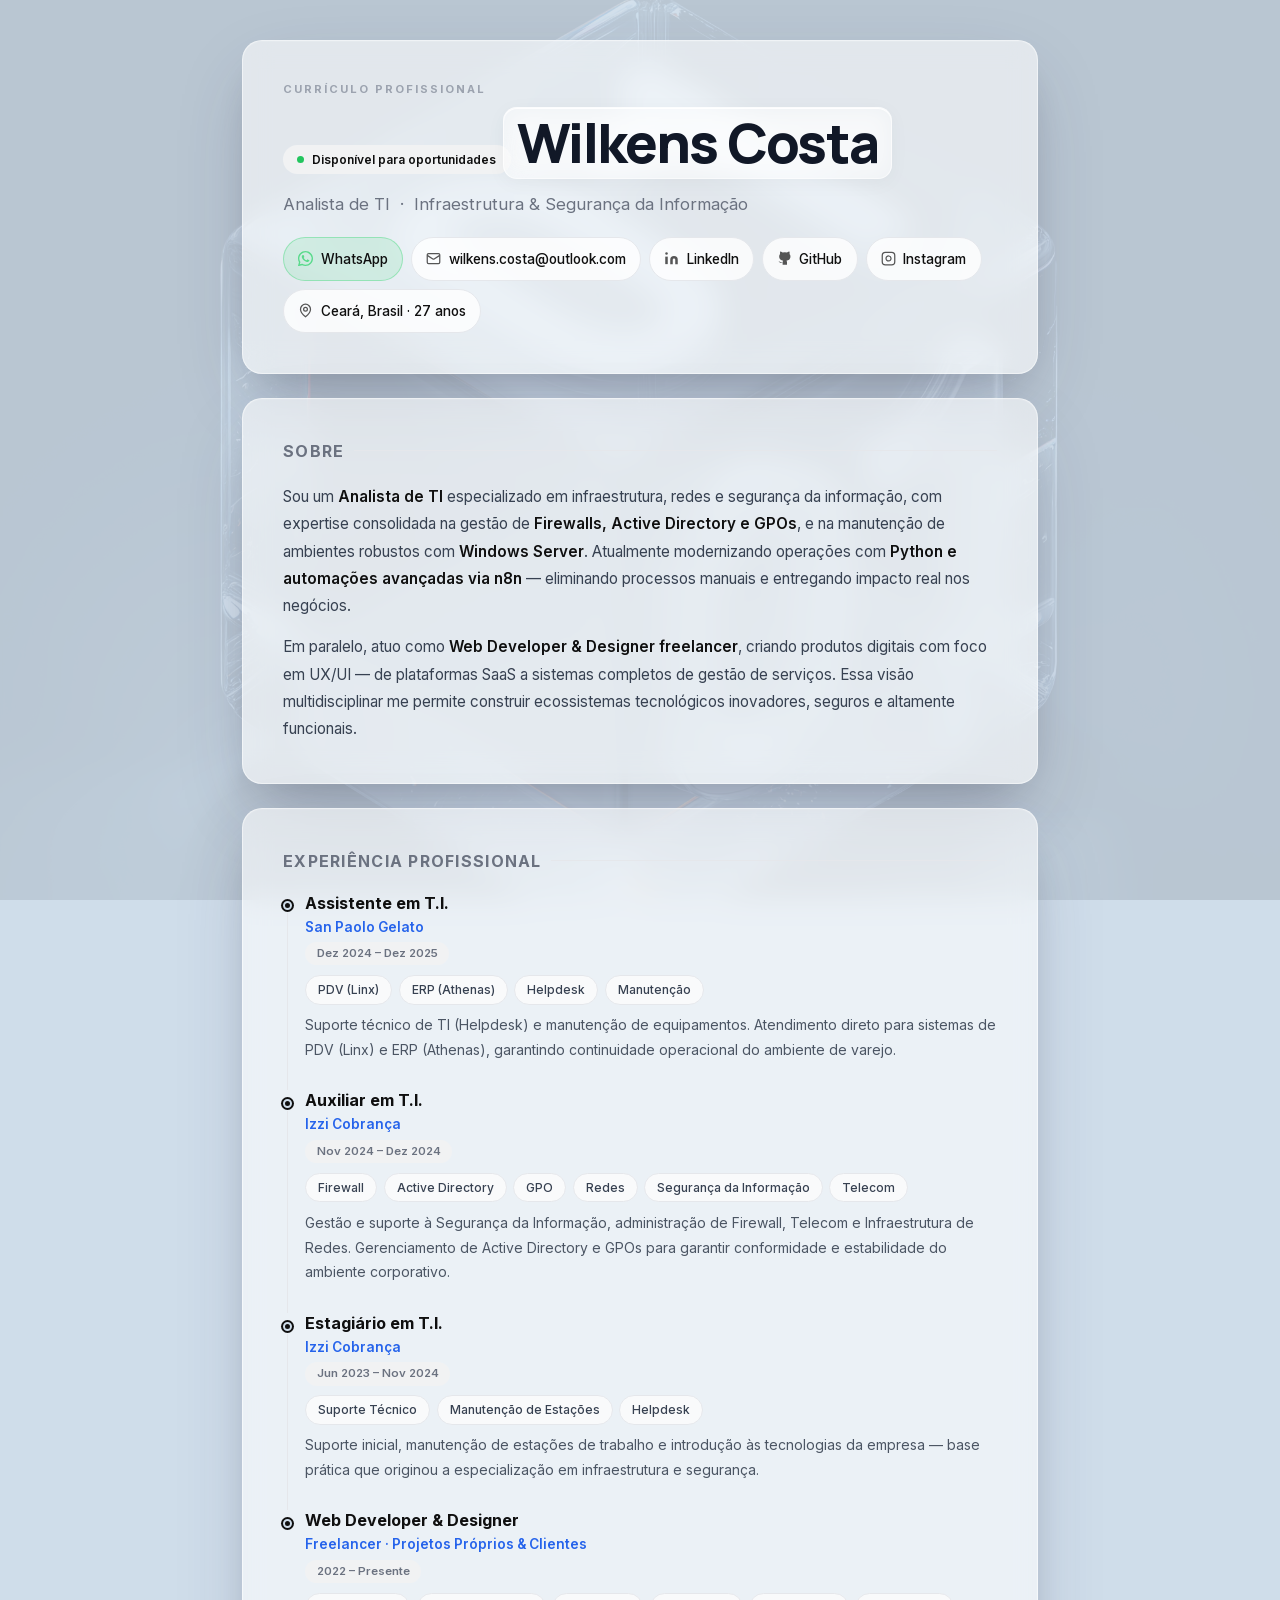
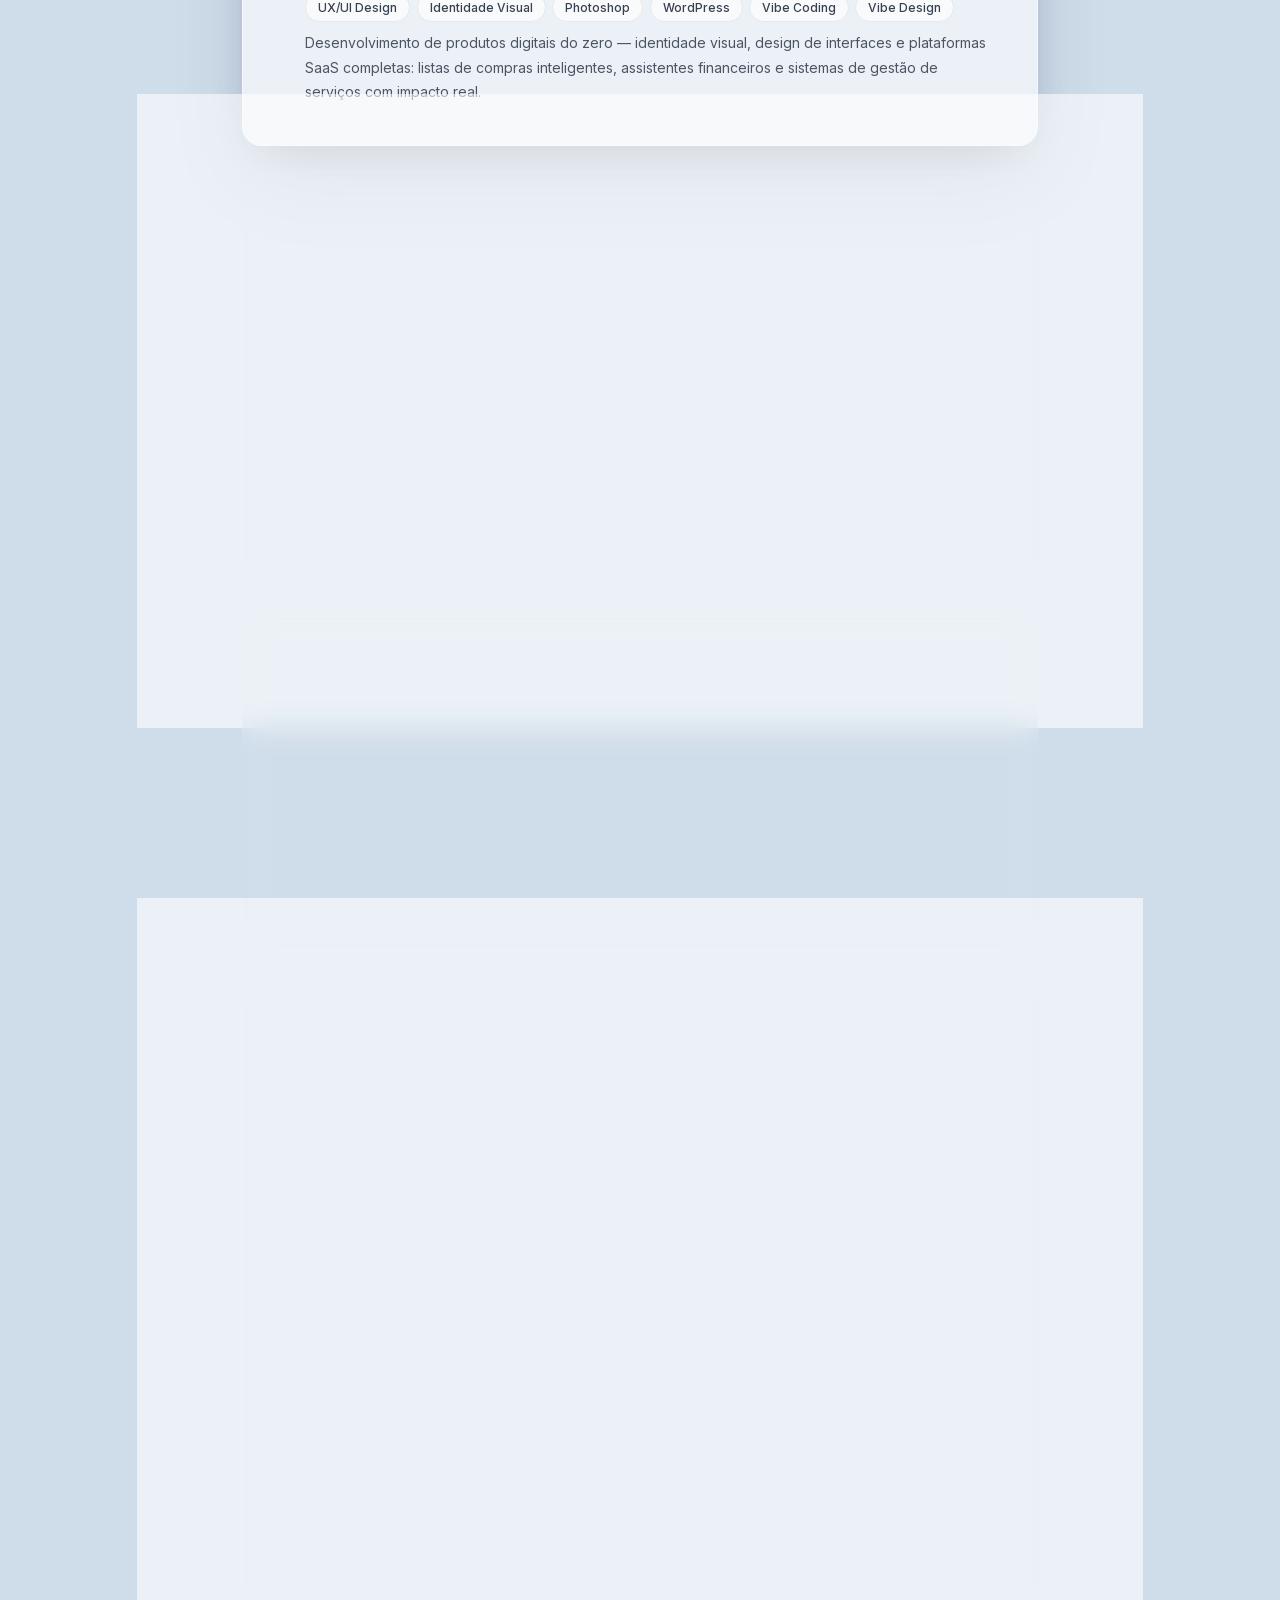
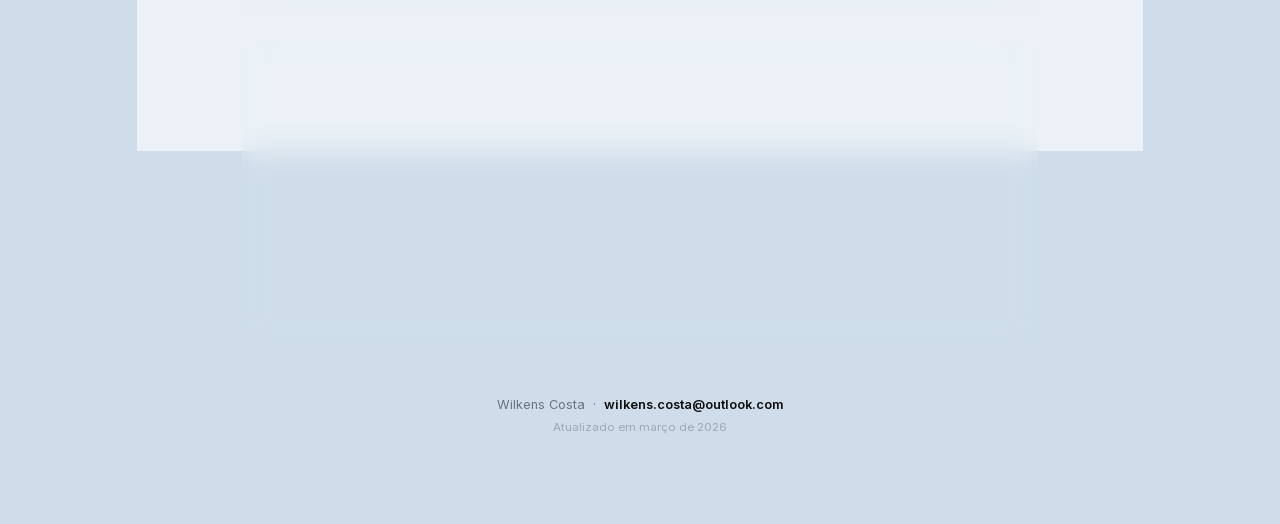
==== commit 60d0c65a: "style(ui): put name on single line and apply tight glass pill effect" ====
--- a/index.html
+++ b/index.html
@@ -60,7 +60,7 @@
       Disponível para oportunidades
     </div>
 
-    <h1 class="name">Wilkens<br/>Costa</h1>
+    <h1 class="name">Wilkens Costa</h1>
 
     <p class="headline">
       Analista de TI &nbsp;·&nbsp; Infraestrutura &amp; Segurança da Informação
--- a/css/style.css
+++ b/css/style.css
@@ -146,17 +146,26 @@
 }
 
 .name {
+  display: inline-block;
   font-family: 'Manrope', sans-serif;
   font-weight: 800;
-  font-size: clamp(2.5rem, 11vw, 4.5rem);
-  line-height: 1.05;
+  font-size: clamp(2rem, 7vw, 3.4rem);
+  line-height: 1.1;
   letter-spacing: -.03em;
-  margin-bottom: .6rem;
-  background: linear-gradient(135deg, #111827 0%, #4b5563 100%);
-  -webkit-background-clip: text;
-  -webkit-text-fill-color: transparent;
-  background-clip: text;
+  margin-bottom: .8rem;
+  
+  /* Sleek Glass Badge */
+  padding: .3rem .8rem;
+  margin-left: -.8rem; 
   color: #111827;
+  background: rgba(255, 255, 255, 0.35);
+  backdrop-filter: blur(12px);
+  -webkit-backdrop-filter: blur(12px);
+  border: 1px solid rgba(255, 255, 255, 0.65);
+  border-radius: 14px;
+  box-shadow: 
+    0 4px 20px rgba(0, 0, 0, 0.04),
+    inset 0 1px 0 rgba(255, 255, 255, 0.9);
 }
 
 .headline {
